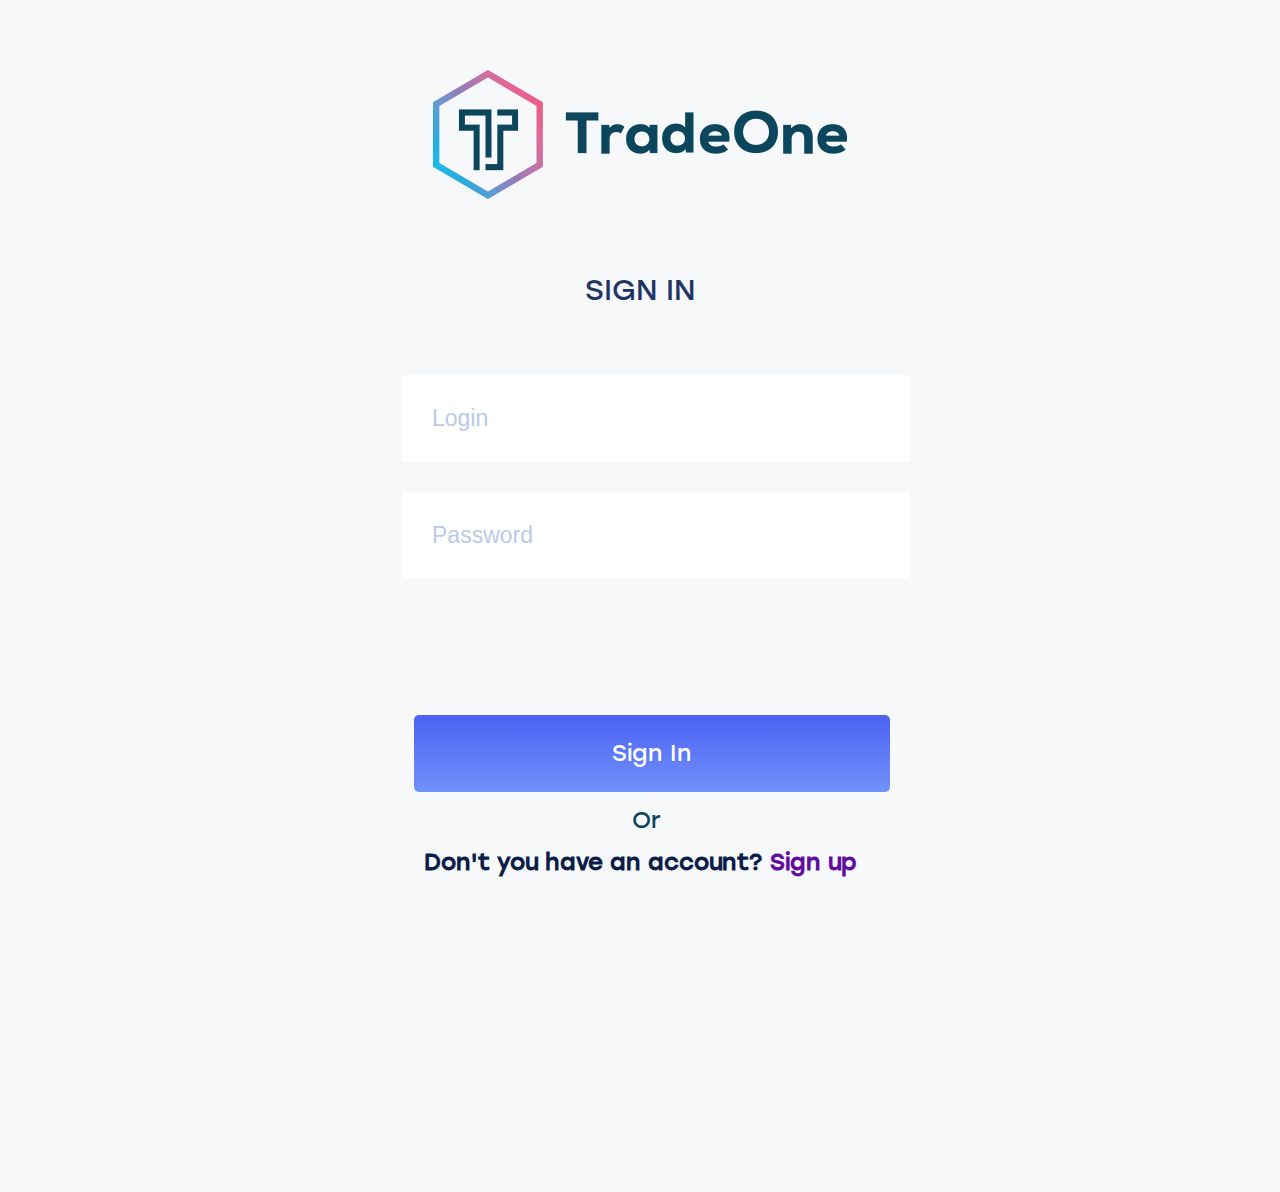
==== src/main/resources/templates/index.html @ 15526f91 "first commit" ====
<!DOCTYPE html>
<html lang="en">
<head>
  <meta charset="UTF-8">
  <meta name="viewport" content="width=device-width, initial-scale=1.0">
  <meta http-equiv="X-UA-Compatible" content="ie=edge">
  <title>TradeOne</title>
  <!--<link rel="stylesheet" href="libs/normalize.css">-->
  <link rel="stylesheet" href="../static/css/general.css">
</head>
<body>
  <header class="header header--registration">
    <div class="container header__container">
      <a class="logo logo--header" href="#">
        <div class="logo__image"></div>
      </a>
    </div>
  </header>
  <main class="main">
    <div class="container">
      <h1 class="main__title main__title--sign-up">
        <span class="main__title-sign-up hidden">Sign up</span>
        <span class="main__title-sign-in">Sign in</span>
      </h1>
      <form class="form form--sign-up form--sign-in" action="#" method="post"  enctype="multipart/form-data">
        <div class="form-wrapper form-wrapper--outer">
          <div class="form-wrapper form-wrapper--inner form-wrapper-first">
              <div class="radiobuttons__wrapper alarm radiobuttons__wrapper--investor">
                <label class="radiobuttons__investor-false">
                  <input class="radiobuttons__investor-true" type="radio" name="investor" value="false">
                  Sign up as an investor
                </label>
              </div>
            <input class="form__field" name="first-name" type="text" value="Name">
            <input class="form__field" name="username" type="text" value="Username">
            <input class="form__field" name="birth-date" type="text" value="1111-11-11">
            <input class="form__field" name="login" type="text" value="Login">
            <input class="form__field" name="password" type="text" value="Password">
          </div>
          <div class="form-wrapper form-wrapper--inner form-wrapper-second hidden">
              <div class="radiobuttons__wrapper alarm radiobuttons__wrapper--trader">
                <label class="radiobuttons__trader-false">
                  <input class="radiobuttons__trader-true" type="radio" name="trader" value="false">
                  Sign up as a trader
                </label>
              </div>
            <input class="form__field" name="last-name" type="text" value="Last name">
            <input class="form__field" name="email" type="text" value="Email">
            <div class="form__field form__field--select select" name="select" aria-label="country">
              Select the option
              <button class="select__arrow"></button>
              <ul class="list select__list hidden">
                <li class="select__item form__field">test</li>
                <li class="select__item form__field">test</li>
                <li class="select__item form__field">test</li>
              </ul>
            </div>
            <input class="form__field" name="re-password" type="text" value="Repeat password">
          </div>
          <div class="form-wrapper form-wrapper--extra">
            <div class="radiobuttons__wrapper radiobuttons__wrapper--acceptance">
              <button class="radiobuttons__acceptance">
                <div class="radiobuttons__acceptance-checkbox"></div>
                I accept the Trade-One.io 
                <span class="radiobuttons__emphasize">
                  Terms and conditions
                </span>
              </button>
            </div>
            <div class="buttons-kit">
              <button class="button button--photo">
                  <svg class="button__upload-icon" xmlns="http://www.w3.org/2000/svg" xmlns:xlink="http://www.w3.org/1999/xlink" version="1.1" id="Capa_1" x="0px" y="0px" viewBox="0 0 33.293 33.293" style="enable-background:new 0 0 33.293 33.293;" xml:space="preserve"><g><g><path d="M16.646,24.786L16.646,24.786c-0.276,0-0.5-0.224-0.5-0.5l0.001-11.279c0-0.276,0.224-0.5,0.5-0.5l0,0    c0.276,0,0.5,0.224,0.5,0.5l-0.001,11.279C17.146,24.562,16.922,24.786,16.646,24.786z"/><path d="M16.646,24.786c-0.128,0-0.256-0.049-0.354-0.146l-4.313-4.313c-0.195-0.195-0.195-0.512,0-0.707s0.512-0.195,0.707,0    l3.959,3.959l3.959-3.959c0.195-0.195,0.512-0.195,0.707,0s0.195,0.512,0,0.707l-4.313,4.313    C16.902,24.737,16.774,24.786,16.646,24.786z"/></g><g><path d="M27.578,33.293H5.715c-1.378,0-2.5-1.121-2.5-2.5V2.5c0-1.379,1.122-2.5,2.5-2.5h15.877c0.276,0,0.5,0.224,0.5,0.5    S21.868,1,21.592,1H5.715c-0.827,0-1.5,0.673-1.5,1.5v28.293c0,0.827,0.673,1.5,1.5,1.5h21.863c0.827,0,1.5-0.673,1.5-1.5V8.704    c0-0.276,0.224-0.5,0.5-0.5s0.5,0.224,0.5,0.5v22.09C30.078,32.172,28.957,33.293,27.578,33.293z"/><path d="M29.578,9.204h-7.986c-0.276,0-0.5-0.224-0.5-0.5V0.717c0-0.276,0.224-0.5,0.5-0.5s0.5,0.224,0.5,0.5v7.486h7.486    c0.276,0,0.5,0.224,0.5,0.5S29.855,9.204,29.578,9.204z"/><path d="M29.578,9.204c-0.13,0-0.26-0.051-0.358-0.151l-7.986-8.203c-0.192-0.197-0.188-0.515,0.01-0.707    c0.197-0.193,0.514-0.188,0.707,0.01l7.986,8.203c0.192,0.197,0.188,0.515-0.01,0.707C29.83,9.157,29.704,9.204,29.578,9.204z"/></g></g></svg>
                Upload your photo
              </button>
              <a class="button button--sign-in" href="#">Sign In</a>
              <span class="buttons-kit__choice">Or</span>
              <div class="account-existance account-existance--sign-up">
                <span class="account-existance__question">
                  Don't you have an account?
                </span>
                <button class="account-existance__sign-up">
                  Sign up
                </button>
              </div>
              <a class="button button--sign-up hidden" href="/investor/cabinet">Sign Up</a>
              <div class="account-existance account-existance--sign-in">
                <span class="account-existance__question">
                  Don't you have an account?
                </span>
                <button class="account-existance__sign-in">
                  Sign in
                </button>
              </div>
            </div>
          </div>
        </div>
      </form>
    </div>
  </main>
  <script src="../static/js/index.js"></script>
</body>
</html>
---- src/main/resources/static/css/general.css ----
@charset "UTF-8";
@font-face {
  font-family: 'Stolzl';
  src: url("../fonts/Stolzl-Regular.eot");
  src: url("../fonts/Stolzl-Regular.eot?#iefix") format("embedded-opentype"), url("../fonts/Stolzl-Regular.woff2") format("woff2"), url("../fonts/Stolzl-Regular.woff") format("woff"), url("../fonts/Stolzl-Regular.ttf") format("truetype"), url("../fonts/Stolzl-Regular.svg#Stolzl-Regular") format("svg");
  font-weight: normal;
  font-style: normal; }

@font-face {
  font-family: 'Stolzl Book';
  src: url("../fonts/Stolzl-Book.eot");
  src: url("../fonts/Stolzl-Book.eot?#iefix") format("embedded-opentype"), url("../fonts/Stolzl-Book.woff2") format("woff2"), url("../fonts/Stolzl-Book.woff") format("woff"), url("../fonts/Stolzl-Book.ttf") format("truetype"), url("../fonts/Stolzl-Book.svg#Stolzl-Book") format("svg");
  font-weight: normal;
  font-style: normal; }

input, button {
  font-size: 100%;
}

body {
  margin: 0; }

.list {
  padding: 0;
  margin: 0; }

.hidden {
  display: none !important; }

.header__container {
  display: -webkit-box;
  display: -ms-flexbox;
  display: flex;
  -webkit-box-orient: horizontal;
  -webkit-box-direction: normal;
  -ms-flex-direction: row;
  flex-direction: row;
  -ms-flex-wrap: wrap;
  flex-wrap: wrap;
  -webkit-box-pack: center;
  -ms-flex-pack: center;
  justify-content: center;
  -webkit-box-align: center;
  -ms-flex-align: center;
  align-items: center; }

.header--registration {
  background-color: #f6f8fa; }

.header--cabinet {
  display: -webkit-box;
  display: -ms-flexbox;
  display: flex;
  -webkit-box-orient: horizontal;
  -webkit-box-direction: normal;
  -ms-flex-direction: row;
  flex-direction: row;
  -ms-flex-wrap: wrap;
  flex-wrap: wrap;
  -webkit-box-pack: justify;
  -ms-flex-pack: justify;
  justify-content: space-between;
  background-color: #ffffff; }

.header__menu-button {
  width: 26px;
  height: 22px;
  padding: 0;
  border: 0;
  background-color: transparent;
  background-image: url("../icons/menu.png");
  background-size: 98%;
  background-position: 50% 50%;
  background-repeat: no-repeat;
  background-size: 90%;
  margin-top: 49px;
  margin-bottom: 46px;
  margin-left: 19px; }

.header__wrapper {
  margin-right: 83px;
  display: -webkit-box;
  display: -ms-flexbox;
  display: flex;
  -webkit-box-orient: horizontal;
  -webkit-box-direction: normal;
  -ms-flex-direction: row;
  flex-direction: row;
  -ms-flex-wrap: wrap;
  flex-wrap: wrap;
  -webkit-box-align: center;
  -ms-flex-align: center;
  align-items: center; }

.exit {
  width: 39px;
  height: 35px;
  border: 0;
  background-image: url("../icons/logout (1).svg");
  background-size: 98%;
  background-position: 50% 50%;
  background-repeat: no-repeat;
  background-color: transparent;
  padding: 0; }
  .exit:hover {
    cursor: pointer; }

.container {
  max-width: 1920px;
  margin-left: auto;
  margin-right: auto; }

.logo--header {
  margin-top: 70px; }

.logo__image {
  width: 414px;
  height: 129px;
  display: block;
  background-image: url("../images/logo-index.svg"); }
  .logo__image--cabinet {
    display: block;
    width: 100%;
    margin-left: auto;
    margin-right: auto;
    background-image: url("../images/White-logo-Trade-One.svg");
    background-size: cover; }

.languages {
  display: -webkit-box;
  display: -ms-flexbox;
  display: flex;
  -webkit-box-orient: horizontal;
  -webkit-box-direction: normal;
  -ms-flex-direction: row;
  flex-direction: row;
  -ms-flex-wrap: wrap;
  flex-wrap: wrap;
  -ms-flex-wrap: nowrap;
  flex-wrap: nowrap; }
  .languages-icon {
    width: 33px;
    height: 26px;
    background-image: url("../icons/ru.png");
    background-size: 98%;
    background-position: 50% 50%;
    background-repeat: no-repeat; }
  .languages__select {
    margin-right: 65px;
    margin-left: 14px;
    border: 0; }

.main {
  background-color: #f6f8fa; }
  .main__title {
    text-align: center;
    font-family: 'Stolzl', sans-serif;
    font-size: 29px;
    font-weight: 400;
    color: #223464;
    line-height: 61.46px;
    text-transform: uppercase;
    margin-top: 0;
    margin-bottom: 0; }
    .main__title--sign-up {
      padding-top: 60px; }

.form-wrapper {
  display: -webkit-box;
  display: -ms-flexbox;
  display: flex;
  -webkit-box-orient: vertical;
  -webkit-box-direction: normal;
  -ms-flex-direction: column;
  flex-direction: column;
  -ms-flex-wrap: wrap;
  flex-wrap: wrap;
  -webkit-box-pack: center;
  -ms-flex-pack: center;
  justify-content: center;
  -ms-flex-preferred-size: 100%;
  flex-basis: 100%; }
  .form-wrapper--outer {
    display: -webkit-box;
    display: -ms-flexbox;
    display: flex;
    -webkit-box-orient: horizontal;
    -webkit-box-direction: normal;
    -ms-flex-direction: row;
    flex-direction: row;
    -ms-flex-wrap: wrap;
    flex-wrap: wrap;
    margin-top: 55px; }
  .form-wrapper--inner {
    max-width: 476px; }
  .form-wrapper--extra {
    display: -webkit-box;
    display: -ms-flexbox;
    display: flex;
    -webkit-box-orient: vertical;
    -webkit-box-direction: normal;
    -ms-flex-direction: column;
    flex-direction: column;
    -ms-flex-wrap: wrap;
    flex-wrap: wrap;
    margin-top: 53px;
    margin-bottom: 316px; }
  .form-wrapper:first-child {
    margin-right: 48px; }

.form {
  font-family: 'Stolzl', sans-serif;
  font-size: 23px;
  font-weight: 400; }
  .form__field {
    width: 476px;
    line-height: 17px;
    padding-top: 30px;
    padding-bottom: 30px;
    padding-left: 30px;
    border: 0;
    margin-bottom: 30px;
    outline: 0;
    color: #bbcae7; }

.select {
  background-color: #ffffff;
  line-height: 26px;
  position: relative; }
  .select__arrow {
    width: 18px;
    height: 12px;
    background-color: transparent;
    background-image: url("../icons/arrow-point-down.svg");
    background-size: 98%;
    background-position: 50% 50%;
    background-repeat: no-repeat;
    border: 0;
    position: absolute;
    top: 50%;
    right: 27px;
    -webkit-transform: translateY(-50%);
    -ms-transform: translateY(-50%);
    transform: translateY(-50%); }
  .select:hover {
    cursor: pointer; }
  .select__list {
    width: 100%;
    position: absolute;
    top: 0;
    left: 0;
    list-style-type: none;
    background-color: #ffffff; }
  .select__item {
    margin-bottom: 0;
    -webkit-transition: 0.2s;
    -o-transition: 0.2s;
    transition: 0.2s; }
    .select__item:hover {
      background-color: #d6d4d4;
      color: #ffffff; }

.radiobuttons {
  display: -webkit-box;
  display: -ms-flexbox;
  display: flex;
  -webkit-box-orient: horizontal;
  -webkit-box-direction: normal;
  -ms-flex-direction: row;
  flex-direction: row;
  -ms-flex-wrap: wrap;
  flex-wrap: wrap;
  -webkit-box-pack: center;
  -ms-flex-pack: center;
  justify-content: center;
  -webkit-box-align: center;
  -ms-flex-align: center;
  align-items: center;
  font-family: 'Stolzl', sans-serif;
  font-size: 19px;
  color: #223464;
  line-height: 34px;
  margin-top: 120px; }
  .radiobuttons__emphasize {
    color: #223464; }
  .radiobuttons__acceptance {
    background-color: transparent;
    position: relative;
    border: 0;
    font-family: "Stolzl - Book", sans-serif;
    padding: 0;
    color: #bbcae7;
    outline: 0; }
    .radiobuttons__acceptance-checkbox {
      display: block;
      content: '';
      width: 30px;
      height: 30px;
      border: 3px solid #c3d0ea;
      border-radius: 50%;
      position: absolute;
      top: -6px;
      left: -47px; }
    .radiobuttons__acceptance--active::before {
      display: block;
      content: '';
      width: 21px;
      height: 21px;
      border-radius: 50%;
      background-color: #c3d0ea;
      position: absolute;
      top: 2px;
      left: -40px;
      -webkit-transform: scale(1);
      -ms-transform: scale(1);
      transform: scale(1); }
  .radiobuttons__wrapper {
    display: -webkit-box;
    display: -ms-flexbox;
    display: flex;
    -webkit-box-orient: horizontal;
    -webkit-box-direction: normal;
    -ms-flex-direction: row;
    flex-direction: row;
    -ms-flex-wrap: wrap;
    flex-wrap: wrap;
    -webkit-box-pack: center;
    -ms-flex-pack: center;
    justify-content: center;
    position: relative;
    padding-bottom: 51px; }
    .radiobuttons__wrapper--investor {
      -webkit-box-pack: end;
      -ms-flex-pack: end;
      justify-content: flex-end; }
    .radiobuttons__wrapper--trader {
      -webkit-box-pack: start;
      -ms-flex-pack: start;
      justify-content: flex-start;
      padding-left: 50px; }
  .radiobuttons__trader-false, .radiobuttons__investor-false {
    position: relative; }
    .radiobuttons__trader-false::after, .radiobuttons__investor-false::after {
      display: block;
      content: '';
      width: 30px;
      height: 30px;
      border: 3px solid #4c61f2;
      border-radius: 50%;
      position: absolute;
      top: -7px;
      left: -47px; }
    .radiobuttons__trader-false--active::before {
      display: block;
      content: '';
      width: 20px;
      height: 20px;
      border-radius: 50%;
      background-color: #4c61f2;
      position: absolute;
      -webkit-transform: scale(1);
      -ms-transform: scale(1);
      transform: scale(1); }
  .radiobuttons__investor-false--active::before {
    display: block;
    content: '';
    width: 20px;
    height: 20px;
    border-radius: 50%;
    background-color: #4c61f2;
    position: absolute;
    top: 1px;
    left: -39px;
    -webkit-transform: scale(1);
    -ms-transform: scale(1);
    transform: scale(1); }
  .radiobuttons__trader-true, .radiobuttons__investor-true {
    width: 30px;
    height: 30px;
    position: absolute;
    top: -4px;
    left: -44px;
    z-index: 1;
    opacity: 0; }
  .radiobuttons__investor-true {
    left: -44px; }

.buttons-kit {
  display: -webkit-box;
  display: -ms-flexbox;
  display: flex;
  -webkit-box-orient: horizontal;
  -webkit-box-direction: normal;
  -ms-flex-direction: row;
  flex-direction: row;
  -ms-flex-wrap: wrap;
  flex-wrap: wrap;
  -webkit-box-pack: center;
  -ms-flex-pack: center;
  justify-content: center;
  margin-top: 53px; }
  .buttons-kit__choice {
    margin-top: 14px;
    margin-bottom: 14px;
    font-family: 'Stolzl';
    font-weight: 400;
    text-align: center;
    color: #0a455b; }

.account-existance {
  font-family: 'Stolzl';
  font-weight: 600;
  color: #0b1d48; }
  .account-existance__sign-up, .account-existance__sign-in {
    display: inline-block;
    font-family: 'Stolzl';
    font-weight: 600;
    color: #610da0;
    border: 0;
    background-color: transparent;
    padding: 0; }
    .account-existance__sign-up:hover, .account-existance__sign-in:hover {
      cursor: pointer; }
  .account-existance__sign-in {
    margin-top: 14px; }

.button {
  font-family: 'Stolzl', sans-serif;
  max-width: 476px;
  -webkit-box-flex: 1;
  -ms-flex-positive: 1;
  flex-grow: 1;
  border: 0;
  border-radius: 5px;
  line-height: 17px;
  padding-top: 30px;
  padding-bottom: 30px;
  border: 0;
  text-align: center;
  color: #ffffff; }
  .button--sign-up {
    text-decoration: none;
    background-image: -webkit-gradient(linear, left top, left bottom, from(#4c61f2), to(#7192fb));
    background-image: -webkit-linear-gradient(top, #4c61f2 0%, #7192fb 100%);
    background-image: -o-linear-gradient(top, #4c61f2 0%, #7192fb 100%);
    background-image: linear-gradient(to bottom, #4c61f2 0%, #7192fb 100%); }
  .button--sign-in {
    text-decoration: none;
    background-image: -webkit-gradient(linear, left top, left bottom, from(#4c61f2), to(#7192fb));
    background-image: -webkit-linear-gradient(top, #4c61f2 0%, #7192fb 100%);
    background-image: -o-linear-gradient(top, #4c61f2 0%, #7192fb 100%);
    background-image: linear-gradient(to bottom, #4c61f2 0%, #7192fb 100%); }
  .button__upload-icon {
    width: 27px;
    height: 33px;
    position: absolute;
    top: 50%;
    left: 97px;
    -webkit-transform: translateY(-50%);
    -ms-transform: translateY(-50%);
    transform: translateY(-50%);
    fill: #ffffff; }
  .button--photo {
    margin-right: 48px;
    background-color: #4e6c8a;
    position: relative; }
  .button:hover {
    cursor: pointer; }

.body-cabinet {
  display: -webkit-box;
  display: -ms-flexbox;
  display: flex;
  -webkit-box-orient: horizontal;
  -webkit-box-direction: normal;
  -ms-flex-direction: row;
  flex-direction: row;
  -ms-flex-wrap: wrap;
  flex-wrap: wrap;
  -ms-flex-wrap: nowrap;
  flex-wrap: nowrap; }

.aside {
  -ms-flex-preferred-size: 20%;
  flex-basis: 20%;
  background-image: -webkit-gradient(linear, right top, left top, from(#22386b), to(#192249));
  background-image: -webkit-linear-gradient(right, #22386b 0%, #192249 100%);
  background-image: -o-linear-gradient(right, #22386b 0%, #192249 100%);
  background-image: linear-gradient(to left, #22386b 0%, #192249 100%);
  margin-left: auto;
  margin-right: auto; }
  .aside__wrapper--logo {
    display: -webkit-box;
    display: -ms-flexbox;
    display: flex;
    -webkit-box-orient: horizontal;
    -webkit-box-direction: normal;
    -ms-flex-direction: row;
    flex-direction: row;
    -ms-flex-wrap: wrap;
    flex-wrap: wrap;
    -webkit-box-pack: center;
    -ms-flex-pack: center;
    justify-content: center;
    border-bottom: 1px solid rgba(157, 153, 199, 0.2); }
  .aside__wrapper--user {
    margin-top: 56px;
    width: 100%;
    -webkit-box-pack: center;
    -ms-flex-pack: center;
    justify-content: center; }

.menu {
  list-style: none;
  width: 100%;
  padding: 0; }
  .menu-item {
    position: relative; }
    .menu-item__button {
      width: 100%;
      padding-top: 42px;
      padding-bottom: 42px;
      font-family: 'Stolzl Book';
      font-size: 19px;
      color: #a29dcb;
      line-height: 19px;
      padding-left: 113px;
      border: 0;
      background-color: transparent;
      text-align: start;
      outline: none; }
      .menu-item__button-icon {
        width: 36px;
        height: 36px;
        position: absolute;
        top: 50%;
        left: 48px;
        -webkit-transform: translateY(-50%);
        -ms-transform: translateY(-50%);
        transform: translateY(-50%);
        fill: #a29dcb; }
      .menu-item__button--active {
        border-radius: 0px 7px 7px 0px;
        cursor: pointer;
        -webkit-transform: scaleX(1.1);
        -ms-transform: scaleX(1.1);
        transform: scaleX(1.1);
        background-color: #5b75f6;
        color: #ffffff; }
      .menu-item__button:hover {
        border-radius: 0px 7px 7px 0px;
        cursor: pointer;
        -webkit-transform: scaleX(1.1);
        -ms-transform: scaleX(1.1);
        transform: scaleX(1.1);
        background-color: #5b75f6;
        color: #ffffff; }
      .menu-item__button:hover .menu-item__button-icon {
        fill: #ffffff; }

.copyright {
  margin-top: 911px;
  margin-bottom: 54px;
  width: 100%;
  font-family: sans-serif;
  font-size: 14px;
  font-weight: 300;
  color: #a29dcb;
  text-align: center; }

.cabinet-wrapper {
  -ms-flex-preferred-size: 80%;
  flex-basis: 80%;
  background-color: #f6f8fa; }

.user {
  display: -webkit-box;
  display: -ms-flexbox;
  display: flex;
  -webkit-box-orient: horizontal;
  -webkit-box-direction: normal;
  -ms-flex-direction: row;
  flex-direction: row;
  -ms-flex-wrap: wrap;
  flex-wrap: wrap;
  -webkit-box-pack: center;
  -ms-flex-pack: center;
  justify-content: center;
  margin-top: 56px; }
  .user__avatar {
    width: 77px;
    height: 77px;
    border-radius: 50%;
    background-color: pink; }
  .user__data {
    display: -webkit-box;
    display: -ms-flexbox;
    display: flex;
    -webkit-box-orient: vertical;
    -webkit-box-direction: normal;
    -ms-flex-direction: column;
    flex-direction: column;
    -ms-flex-wrap: wrap;
    flex-wrap: wrap;
    font-family: "Stolzl - Book";
    font-size: 19px;
    color: #ffffff;
    margin-left: 30px; }
  .user__name {
    margin-top: 17px;
    font-family: 'Stolzl Book'; }
  .user__login {
    font-family: 'Stolzl Book';
    margin-top: 13px;
    font-size: 13px;
    color: #9d99c7; }

a {
  text-decoration: none; }

button {
  border: 0; }

.container_nav-panel__title {
  font-family: 'Stolzl';
  font-size: 21px;
  font-weight: 100;
  text-align: left; }

.container_nav-panel__steps {
  background-color: transparent; }
  .container_nav-panel__steps .description {
    font-family: 'Stolzl';
    font-size: 21px;
    text-align: center;
    color: #1f3262; }

.container_nav-panel__card_block {
  display: -webkit-box;
  display: -ms-flexbox;
  display: flex;
  -ms-flex-pack: distribute;
  justify-content: space-around; }
  .container_nav-panel__card_block .card_item {
    position: relative;
    color: #fff;
    border-radius: 10px;
    -ms-flex-pack: distribute;
    justify-content: space-around;
    -webkit-box-sizing: border-box;
    box-sizing: border-box;
    padding: 0 0 20px 20px;
    max-width: 645px;
    height: 385px;
    display: -webkit-box;
    display: -ms-flexbox;
    display: flex;
    -webkit-box-orient: vertical;
    -webkit-box-direction: normal;
    -ms-flex-direction: column;
    flex-direction: column;
    -webkit-box-align: start;
    -ms-flex-align: start;
    align-items: flex-start;
    background-color: #804eee; }
    .container_nav-panel__card_block .card_item__title {
      font-size: 51px;
      font-family: 'Stolzl';
      padding: 0;
      margin: 0; }
    .container_nav-panel__card_block .card_item__description {
      width: 65%;
      font-family: 'Stolzl Book';
      font-size: 25px;
      z-index: 10; }
    .container_nav-panel__card_block .card_item__button {
      font-family: 'Stolzl';
      width: 55%;
      height: 64px;
      background-color: #fff;
      border: 0;
      border-radius: 5px;
      outline: 0;
      cursor: pointer; }
      .container_nav-panel__card_block .card_item__button--disabled {
        cursor: default;
        opacity: .5; }
        .container_nav-panel__card_block .card_item__button--disabled:hover {
          background-color: #fff !important;
          color: graytext !important; }
    .container_nav-panel__card_block .card_item:nth-child(1) {
      background-image: url("../images/card_bg1.svg");
      background-position: right bottom;
      background-size: 50%;
      background-repeat: no-repeat; }
    .container_nav-panel__card_block .card_item .svg {
      position: absolute;
      right: 0;
      bottom: 0;
      stroke: #6a46b7; }
    .container_nav-panel__card_block .card_item:nth-child(2) {
      background-position: right bottom;
      background-size: 50%;
      background-repeat: no-repeat;
      background-size: 40%;
      background-image: url("../images/Drawing.svg"); }

.account_report {
  margin-top: 0;
  margin-left: 0;
  margin-right: auto;
  position: relative;
  max-width: 1397px;
  height: 482px;
  border-radius: 10px;
  background-color: #4c61f2;
  background-image: url("../images/assets_bg.png");
  background-repeat: no-repeat;
  background-position: right bottom; }
  .account_report__wraper {
    margin-top: 250px;
    width: 100%;
    display: -webkit-box;
    display: -ms-flexbox;
    display: flex;
    -webkit-box-pack: justify;
    -ms-flex-pack: justify;
    justify-content: space-between;
    -webkit-box-align: center;
    -ms-flex-align: center;
    align-items: center;
    height: inherit; }
  .account_report__title {
    color: #1f3262;
    position: absolute;
    top: -80px;
    color: #1f3262;
    font-family: 'Stolzl';
    font-size: 21px;
    font-weight: 400;
    font-family: 'Stolzl';
    font-size: 21px;
    font-weight: 400;
    line-height: 48.01px; }
  .account_report__container_button {
    display: -webkit-box;
    display: -ms-flexbox;
    display: flex;
    width: 40%;
    margin-left: 76px;
    -webkit-box-orient: vertical;
    -webkit-box-direction: normal;
    -ms-flex-direction: column;
    flex-direction: column; }
  .account_report__button {
    cursor: pointer;
    margin-bottom: 21px;
    max-width: 553px;
    height: 98px;
    border-radius: 5px;
    border: 0;
    background-color: rgba(0, 0, 0, 0.1);
    color: #ffffff;
    font-family: 'Stolzl';
    font-size: 25px;
    font-weight: 400;
    line-height: 41.45px; }
    .account_report__button.active {
      background-image: -webkit-gradient(linear, left bottom, left top, from(#22386b), to(#192249));
      background-image: -webkit-linear-gradient(bottom, #22386b 0%, #192249 100%);
      background-image: -o-linear-gradient(bottom, #22386b 0%, #192249 100%);
      background-image: linear-gradient(to top, #22386b 0%, #192249 100%); }
    .account_report__button:hover {
      background-color: #22386b; }
  .account_report__info {
    display: -webkit-box;
    display: -ms-flexbox;
    display: flex;
    -webkit-box-orient: vertical;
    -webkit-box-direction: normal;
    -ms-flex-direction: column;
    flex-direction: column;
    -webkit-box-align: center;
    -ms-flex-align: center;
    align-items: center;
    margin-right: 76px; }
    .account_report__info .period {
      text-align: center;
      opacity: 0.45;
      color: #ffffff;
      font-family: "Stolzl Book";
      font-size: 19px;
      font-weight: 400;
      line-height: 41.45px; }
      .account_report__info .period a {
        margin-right: 10px;
        color: #fff; }
    .account_report__info .cash {
      color: #ffffff;
      font-family: 'Stolzl';
      font-size: 77px;
      font-weight: 400;
      line-height: 134.06px; }
    .account_report__info .btc {
      position: relative;
      top: -90px;
      color: #ffffff;
      font-size: 31px;
      font-weight: 400;
      text-transform: uppercase;
      font-family: "Stolzl Book";
      font-size: 22px;
      font-weight: 300;
      font-weight: 400; }
    .account_report__info .stock_exchanges {
      width: inherit; }
      .account_report__info .stock_exchanges__button {
        cursor: pointer;
        width: 172px;
        height: 51px;
        border-radius: 5px;
        background-color: #5c6dea;
        color: #ffffff;
        font-family: 'Stolzl';
        font-size: 21px;
        font-weight: 400;
        line-height: 49.45px;
        margin-right: 10px; }
        .account_report__info .stock_exchanges__button.active {
          background-color: #ffffff;
          color: #000; }
        .account_report__info .stock_exchanges__button:hover {
          background-color: #ffffff;
          color: #000; }

.my_trader {
  font-family: 'Stolzl';
  display: -webkit-box;
  display: -ms-flexbox;
  display: flex;
  margin-top: 100px;
  margin-left: auto;
  margin-right: auto;
  -webkit-box-align: center;
  -ms-flex-align: center;
  align-items: center;
  position: relative;
  height: 482px;
  max-width: 1397px;
  background-image: url("../images/mytrader_bg.png");
  background-repeat: no-repeat;
  background-position: left bottom; }
  .my_trader__hazard {
    font-family: Stolzl Book;
    color: #fff;
    position: absolute;
    right: 0px;
    top: 20px;
    width: 300px;
    height: 85px;
    border-radius: 50px 0px 0px 50px;
    background-image: -webkit-gradient(linear, left top, left bottom, from(#ff0000), to(#c10513)), -webkit-gradient(linear, left bottom, left top, from(#000000), to(#ffffff));
    background-image: -webkit-linear-gradient(top, #ff0000 0%, #c10513 100%), -webkit-linear-gradient(bottom, #000000 0%, #ffffff 100%);
    background-image: -o-linear-gradient(top, #ff0000 0%, #c10513 100%), -o-linear-gradient(bottom, #000000 0%, #ffffff 100%);
    background-image: linear-gradient(to bottom, #ff0000 0%, #c10513 100%), linear-gradient(to top, #000000 0%, #ffffff 100%); }
    .my_trader__hazard::before {
      content: '';
      display: block;
      position: absolute;
      z-index: 10;
      width: 56px;
      height: 44px;
      top: 0;
      left: 0;
      background-image: url("../images/risk2.svg"); }
    .my_trader__hazard__message {
      padding-top: 10px;
      font-family: Stolzl;
      height: inherit;
      display: -webkit-box;
      display: -ms-flexbox;
      display: flex;
      -webkit-box-orient: vertical;
      -webkit-box-direction: normal;
      -ms-flex-direction: column;
      flex-direction: column;
      -webkit-box-align: center;
      -ms-flex-align: center;
      align-items: center;
      -webkit-box-pack: justify;
      -ms-flex-pack: justify;
      justify-content: space-between; }
    .my_trader__hazard__range {
      font-size: 20px;
      line-height: 68.05px; }
    .my_trader__hazard__icon {
      width: 40px;
      height: 0px;
      position: absolute;
      left: 25px;
      top: 19px; }
  .my_trader .logo_wraper {
    width: 290px;
    height: 290px;
    border-radius: 50%;
    overflow: hidden; }
  .my_trader__trader-logo {
    position: relative;
    left: -50px;
    height: 100%;
    max-width: 400px; }
  .my_trader__wraper {
    -webkit-box-sizing: border-box;
    box-sizing: border-box;
    padding: 60px;
    height: inherit;
    width: 100%;
    display: -webkit-box;
    display: -ms-flexbox;
    display: flex;
    -webkit-box-align: center;
    -ms-flex-align: center;
    align-items: center;
    -webkit-box-pack: justify;
    -ms-flex-pack: justify;
    justify-content: space-between;
    background-color: #ffffff; }
  .my_trader__subwrap {
    height: 120%;
    display: -webkit-box;
    display: -ms-flexbox;
    display: flex;
    -ms-flex-pack: distribute;
    justify-content: space-around;
    -webkit-box-orient: vertical;
    -webkit-box-direction: normal;
    -ms-flex-direction: column;
    flex-direction: column;
    width: 70%; }
  .my_trader__trader_name {
    color: #1f3262;
    font-family: 'Stolzl';
    font-size: 42px;
    font-weight: 400;
    line-height: 70.46px; }
  .my_trader__trader-info {
    display: -webkit-box;
    display: -ms-flexbox;
    display: flex;
    -webkit-box-pack: justify;
    -ms-flex-pack: justify;
    justify-content: space-between; }
    .my_trader__trader-info .top::before {
      content: '';
      position: absolute;
      display: block;
      left: -156%;
      top: 15px;
      background-color: #c3d0ea;
      width: 1px;
      height: 50px; }
    .my_trader__trader-info .top::after {
      content: '';
      top: 15px;
      position: absolute;
      right: -156%;
      display: block;
      background-color: #c3d0ea;
      width: 1px;
      height: 50px; }
    .my_trader__trader-info .item {
      position: relative;
      display: -webkit-box;
      display: -ms-flexbox;
      display: flex;
      -webkit-box-orient: vertical;
      -webkit-box-direction: normal;
      -ms-flex-direction: column;
      flex-direction: column; }
      .my_trader__trader-info .item .profit__value, .my_trader__trader-info .item .top__value, .my_trader__trader-info .item .subscribers__value {
        font-family: 'Stolzl Book';
        font-size: 55px; }
      .my_trader__trader-info .item .profit__description, .my_trader__trader-info .item .top__description, .my_trader__trader-info .item .subscribers__description {
        -ms-flex-item-align: center;
        align-self: center; }
  .my_trader .profit__value {
    color: #31aa1d;
    font-size: 55px;
    font-weight: 400;
    color: #29ac02; }
  .my_trader .profit__term {
    color: #1f3262;
    font-size: 21px; }
  .my_trader__trader-info__item {
    -ms-flex-item-align: center;
    align-self: center; }
  .my_trader__bottom-side {
    display: -webkit-box;
    display: -ms-flexbox;
    display: flex;
    -webkit-box-pack: justify;
    -ms-flex-pack: justify;
    justify-content: space-between;
    -webkit-box-align: center;
    -ms-flex-align: center;
    align-items: center; }
    .my_trader__bottom-side .subscription_term {
      display: -webkit-box;
      display: -ms-flexbox;
      display: flex;
      -webkit-box-orient: vertical;
      -webkit-box-direction: normal;
      -ms-flex-direction: column;
      flex-direction: column; }
      .my_trader__bottom-side .subscription_term__fin_term {
        font-size: 32px;
        font-weight: 400;
        line-height: 91.44px; }
      .my_trader__bottom-side .subscription_term__description {
        font-family: "Stolzl Book";
        font-size: 17px;
        font-weight: 400; }
  .my_trader__bottom-button {
    color: #ffffff;
    font-family: "Stolzl Book";
    font-size: 17px;
    width: 240px;
    height: 64px;
    border-radius: 5px;
    background-color: #f6f8fa;
    background-image: -webkit-gradient(linear, left top, left bottom, from(#4c61f2), to(#7192fb));
    background-image: -webkit-linear-gradient(top, #4c61f2 0%, #7192fb 100%);
    background-image: -o-linear-gradient(top, #4c61f2 0%, #7192fb 100%);
    background-image: linear-gradient(to bottom, #4c61f2 0%, #7192fb 100%); }

@media (max-width: 1700px) {
  .container_nav-panel .container_nav-panel__card_block .card_item {
    width: 450px;
    height: 260px; }
  .container_nav-panel .container_nav-panel__card_block .card_item h3 {
    font-size: 30px; }
  .container_nav-panel .container_nav-panel__card_block .card_item__description {
    font-size: 20px; }
  .account_report .account_report__info .stock_exchanges__button {
    width: 140px; }
  .account_report {
    max-width: 90%; }
  .my_trader {
    max-width: 90%;
    margin-top: 240px; }
    .my_trader__subwrap {
      margin-left: 20px; } }

@media (max-width: 1100px) {
  .account_report .account_report__info {
    margin-right: 10px; } }

.traders-exchange {
  background-color: #f6f8fa; }
  .traders-exchange__wrapper {
    display: -webkit-box;
    display: -ms-flexbox;
    display: flex;
    -webkit-box-orient: vertical;
    -webkit-box-direction: normal;
    -ms-flex-direction: column;
    flex-direction: column;
    -ms-flex-wrap: wrap;
    flex-wrap: wrap;
    width: 90%;
    margin-left: 75px; }
  .traders-exchange__title {
    font-family: 'Stolzl';
    font-size: 21px;
    font-weight: 400;
    color: #1f3262; }
  .traders-exchange__cards {
    display: -webkit-box;
    display: -ms-flexbox;
    display: flex;
    -webkit-box-orient: horizontal;
    -webkit-box-direction: normal;
    -ms-flex-direction: row;
    flex-direction: row;
    -ms-flex-wrap: wrap;
    flex-wrap: wrap;
    -webkit-box-pack: justify;
    -ms-flex-pack: justify;
    justify-content: space-between;
    max-width: 1900px; }
  .traders-exchange__card {
    background-color: #ffffff; }

.card-exchange {
  display: -webkit-box;
  display: -ms-flexbox;
  display: flex;
  -webkit-box-orient: vertical;
  -webkit-box-direction: normal;
  -ms-flex-direction: column;
  flex-direction: column;
  -ms-flex-wrap: wrap;
  flex-wrap: wrap;
  border-radius: 5px;
  margin-top: 10px; }
  .card-exchange__inner-wrapper {
    padding-top: 48px;
    padding-bottom: 31px;
    padding-right: 88px;
    padding-left: 88px; }
  .card-exchange__top-section {
    display: -webkit-box;
    display: -ms-flexbox;
    display: flex;
    -webkit-box-orient: horizontal;
    -webkit-box-direction: normal;
    -ms-flex-direction: row;
    flex-direction: row;
    -ms-flex-wrap: wrap;
    flex-wrap: wrap; }
  .card-exchange__currency-icon {
    display: block;
    width: 78px;
    height: 78px;
    background-image: url("../icons/binance.jpg");
    background-size: 98%;
    background-position: 50% 50%;
    background-repeat: no-repeat;
    margin-right: 34px; }
    .card-exchange__currency-icon--bitfinex {
      background-image: url("../icons/bitfinex.jpg"); }
    .card-exchange__currency-icon--bittrex {
      background-image: url("../icons/bittrex.jpg"); }
  .card-exchange__currency-title {
    margin-top: 0;
    margin-bottom: 15px;
    font-family: 'Stolzl';
    font-size: 34px;
    font-weight: 400;
    color: #1f3262;
    text-transform: uppercase; }
  .card-exchange__currency-rate {
    font-family: 'Stolzl';
    font-size: 23px;
    font-weight: 400;
    color: #31aa1d; }
  .card-exchange__currency-term {
    font-family: 'Stolzl';
    font-size: 23px;
    font-weight: 400;
    color: #a8b5d6; }
  .card-exchange__middle-section {
    display: -webkit-box;
    display: -ms-flexbox;
    display: flex;
    -webkit-box-orient: vertical;
    -webkit-box-direction: normal;
    -ms-flex-direction: column;
    flex-direction: column;
    -ms-flex-wrap: wrap;
    flex-wrap: wrap; }
  .card-exchange__middle-title {
    margin-top: 53px;
    margin-bottom: 0;
    font-family: 'Stolzl Book';
    font-size: 17px;
    font-weight: 400;
    color: #1f3262;
    opacity: 0.5;
    text-align: center; }
  .card-exchange__middle-rate {
    margin-top: 19px;
    font-family: 'Stolzl';
    font-size: 34px;
    font-weight: 400;
    text-transform: uppercase;
    color: #1f3262; }
  .card-exchange__bottom-section {
    display: -webkit-box;
    display: -ms-flexbox;
    display: flex;
    -webkit-box-orient: vertical;
    -webkit-box-direction: normal;
    -ms-flex-direction: column;
    flex-direction: column;
    -ms-flex-wrap: wrap;
    flex-wrap: wrap; }
  .card-exchange__bottom-title {
    margin-top: 72px;
    margin-bottom: 0;
    font-family: "Stolzl Book";
    font-size: 17px;
    font-weight: 400;
    opacity: 0.5;
    color: #1f3262;
    text-align: center; }
  .card-exchange__bottom-days-wrapper {
    display: -webkit-box;
    display: -ms-flexbox;
    display: flex;
    -webkit-box-orient: horizontal;
    -webkit-box-direction: normal;
    -ms-flex-direction: row;
    flex-direction: row;
    -ms-flex-wrap: wrap;
    flex-wrap: wrap;
    width: 100%;
    -webkit-box-pack: center;
    -ms-flex-pack: center;
    justify-content: center; }
  .card-exchange__bottom-days {
    margin-top: 19px;
    font-family: 'Stolzl';
    font-size: 34px;
    font-weight: 400;
    color: #1f3262; }

.buttons-section {
  display: -webkit-box;
  display: -ms-flexbox;
  display: flex;
  -webkit-box-orient: horizontal;
  -webkit-box-direction: normal;
  -ms-flex-direction: row;
  flex-direction: row;
  -ms-flex-wrap: wrap;
  flex-wrap: wrap;
  background-color: transparent;
  margin-bottom: 77px;
  margin-left: 77px; }
  .buttons-section__button {
    border: 0;
    border-radius: 5px;
    background-color: #ffffff;
    font-family: 'Stolzl Book';
    font-weight: 400;
    font-size: 21px;
    color: #1f3262;
    padding-top: 30px;
    padding-bottom: 32px;
    margin-top: 45px;
    margin-right: 41px;
    position: relative; }
    .buttons-section__button:hover {
      cursor: pointer; }
    .buttons-section__button--trader {
      padding-left: 97px;
      padding-right: 42px; }
    .buttons-section__button--top {
      padding-left: 150px;
      padding-right: 88px;
      text-transform: uppercase; }
      .buttons-section__button--top .buttons-section__icon {
        left: 78px; }
    .buttons-section__button--charge {
      padding-left: 100px;
      padding-right: 46px; }
    .buttons-section__button--subscribe {
      padding-left: 119px;
      padding-right: 55px; }
    .buttons-section__button--withdraw {
      padding-left: 99px;
      padding-right: 37px; }
    .buttons-section__button--active {
      background-color: #5067f3;
      color: #ffffff; }
  .buttons-section__icon {
    display: block;
    width: 49px;
    height: 49px;
    position: absolute;
    top: 50%;
    left: 28px;
    -webkit-transform: translateY(-50%);
    -ms-transform: translateY(-50%);
    transform: translateY(-50%);
    fill: #1f3262; }
    .buttons-section__icon--active {
      fill: #ffffff; }

.wallet-section {
  display: -webkit-box;
  display: -ms-flexbox;
  display: flex;
  -webkit-box-orient: horizontal;
  -webkit-box-direction: normal;
  -ms-flex-direction: row;
  flex-direction: row;
  -ms-flex-wrap: wrap;
  flex-wrap: wrap;
  max-width: 1920px;
  -webkit-box-pack: justify;
  -ms-flex-pack: justify;
  justify-content: space-between;
  background-color: transparent;
  max-width: 1900px;
  margin-left: 75px;
  margin-right: auto; }

.wallet-block--info {
  display: -webkit-box;
  display: -ms-flexbox;
  display: flex;
  -webkit-box-orient: vertical;
  -webkit-box-direction: normal;
  -ms-flex-direction: column;
  flex-direction: column;
  -ms-flex-wrap: wrap;
  flex-wrap: wrap; }

.wallet-block__title {
  font-family: 'Stolzl';
  font-size: 21px;
  font-weight: 400;
  color: #1f3262; }

.wallet-block__wallet-key {
  margin-top: 40px;
  margin-bottom: 40px;
  margin-left: 34px;
  margin-right: 34px;
  padding-top: 30px;
  padding-bottom: 30px;
  padding-left: 31px;
  font-family: 'Stolzl';
  font-size: 19px;
  color: #223464;
  background-color: #f6f8fa;
  border: 0;
  width: 515px; }

.wallet-card {
  background-color: #ffffff;
  border-radius: 10px;
  -webkit-box-shadow: -10px 15px 31px 4px rgba(25, 28, 31, 0.03);
  box-shadow: -10px 15px 31px 4px rgba(25, 28, 31, 0.03);
  display: -webkit-box;
  display: -ms-flexbox;
  display: flex;
  -webkit-box-orient: horizontal;
  -webkit-box-direction: normal;
  -ms-flex-direction: row;
  flex-direction: row;
  -ms-flex-wrap: wrap;
  flex-wrap: wrap;
  font-family: 'Stolzl'; }
  .wallet-card--address {
    display: -webkit-box;
    display: -ms-flexbox;
    display: flex;
    -webkit-box-orient: horizontal;
    -webkit-box-direction: normal;
    -ms-flex-direction: row;
    flex-direction: row;
    -ms-flex-wrap: wrap;
    flex-wrap: wrap;
    -webkit-box-pack: center;
    -ms-flex-pack: center;
    justify-content: center;
    -webkit-box-align: center;
    -ms-flex-align: center;
    align-items: center;
    background-color: #ffffff;
    border-radius: 10px;
    margin-right: 75px; }
  .wallet-card__currency-block {
    margin-top: 40px;
    margin-bottom: 39px;
    margin-left: 43px;
    display: -webkit-box;
    display: -ms-flexbox;
    display: flex;
    -webkit-box-orient: horizontal;
    -webkit-box-direction: normal;
    -ms-flex-direction: row;
    flex-direction: row;
    -ms-flex-wrap: wrap;
    flex-wrap: wrap; }
  .wallet-card__wrapper-update {
    display: -webkit-box;
    display: -ms-flexbox;
    display: flex;
    -webkit-box-orient: horizontal;
    -webkit-box-direction: normal;
    -ms-flex-direction: row;
    flex-direction: row;
    -ms-flex-wrap: wrap;
    flex-wrap: wrap;
    -webkit-box-align: center;
    -ms-flex-align: center;
    align-items: center; }
  .wallet-card__update {
    margin-left: 34px;
    margin-right: 35px;
    padding-top: 30px;
    padding-bottom: 30px;
    padding-left: 29px;
    padding-right: 26px;
    background-image: -webkit-gradient(linear, left top, left bottom, from(#4c61f2), to(#7192fb));
    background-image: -webkit-linear-gradient(top, #4c61f2 0%, #7192fb 100%);
    background-image: -o-linear-gradient(top, #4c61f2 0%, #7192fb 100%);
    background-image: linear-gradient(to bottom, #4c61f2 0%, #7192fb 100%);
    color: #ffffff;
    font-family: 'Stolzl';
    font-size: 15px;
    font-weight: 400;
    border-radius: 5px; }
    .wallet-card__update:hover {
      cursor: pointer; }
  .wallet-card__rate {
    display: -webkit-box;
    display: -ms-flexbox;
    display: flex;
    -webkit-box-orient: horizontal;
    -webkit-box-direction: normal;
    -ms-flex-direction: row;
    flex-direction: row;
    -ms-flex-wrap: wrap;
    flex-wrap: wrap;
    font-size: 34px;
    font-weight: 700;
    color: #1f3262;
    -webkit-box-align: center;
    -ms-flex-align: center;
    align-items: center;
    margin-left: 34px;
    -ms-flex-preferred-size: 10%;
    flex-basis: 10%; }
  .wallet-card__currency-title-block {
    margin-left: 34px; }
  .wallet-card__currency-title {
    margin-top: 0;
    margin-bottom: 0;
    font-size: 34px;
    font-weight: 400;
    text-transform: uppercase;
    color: #1f3262; }
  .wallet-card__currency-subtitle {
    margin-top: 0;
    margin-bottom: 0;
    font-size: 23px;
    font-weight: 400;
    color: #a8b5d6; }
  .wallet-card__currency-icon {
    width: 84px;
    height: 84px;
    background-image: url("../icons/bitcoin-icon.jpg"); }

@media (max-width: 1630px) {
  .wallet-block__wallet-key {
    width: 561px; } }

.history-block {
  display: -webkit-box;
  display: -ms-flexbox;
  display: flex;
  -webkit-box-orient: vertical;
  -webkit-box-direction: normal;
  -ms-flex-direction: column;
  flex-direction: column;
  -ms-flex-wrap: wrap;
  flex-wrap: wrap;
  background-color: transparent;
  -webkit-box-pack: center;
  -ms-flex-pack: center;
  justify-content: center;
  max-width: 1900px;
  margin-top: 82px;
  margin-left: 75px;
  margin-right: auto; }
  .history-block__content-wrapper {
    margin-left: auto;
    margin-right: auto;
    display: grid;
    grid-template-rows: 40px 1fr;
    grid-template-columns: minmax(100px, 1400px); }
  .history-block__title {
    margin-top: 0px;
    margin-bottom: 0px;
    font-family: 'Stolzl';
    font-size: 21px;
    font-weight: 400;
    color: #1f3262; }
  .history-block__table {
    font-family: 'Stolzl';
    width: 100%;
    border-spacing: 0px 14px; }
  .history-block__table-column-name {
    padding-top: 26px;
    padding-bottom: 26px;
    font-family: 400;
    text-align: center; }
    .history-block__table-column-name:first-child {
      border-radius: 5px 0px 0px 5px; }
    .history-block__table-column-name:last-child {
      border-radius: 0px 5px 5px 0px; }
  .history-block__row--title {
    font-size: 15px;
    color: #ffffff;
    background-image: -webkit-gradient(linear, left bottom, left top, from(#354e88), to(#192249));
    background-image: -webkit-linear-gradient(bottom, #354e88 0%, #192249 100%);
    background-image: -o-linear-gradient(bottom, #354e88 0%, #192249 100%);
    background-image: linear-gradient(to top, #354e88 0%, #192249 100%); }
  .history-block__table-row {
    background-color: #ffffff; }
  .history-block__table-cell {
    font-family: "Stolzl Book";
    font-size: 13px;
    color: #223464;
    padding-top: 18px;
    padding-bottom: 16px;
    text-align: center; }
    .history-block__table-cell:first-child {
      border-radius: 5px 0px 0px 5px; }
    .history-block__table-cell:last-child {
      border-radius: 0px 5px 5px 0px; }
    .history-block__table-cell--time {
      width: 20%; }
    .history-block__table-cell--hash {
      width: 60%; }
    .history-block__table-cell--date {
      width: 20%; }

.card-section {
  display: -webkit-box;
  display: -ms-flexbox;
  display: flex;
  -webkit-box-orient: horizontal;
  -webkit-box-direction: normal;
  -ms-flex-direction: row;
  flex-direction: row;
  -ms-flex-wrap: wrap;
  flex-wrap: wrap;
  background-color: transparent;
  margin-top: 93px;
  margin-left: 77px; }

.card {
  display: -webkit-box;
  display: -ms-flexbox;
  display: flex;
  -webkit-box-orient: vertical;
  -webkit-box-direction: normal;
  -ms-flex-direction: column;
  flex-direction: column;
  -ms-flex-wrap: wrap;
  flex-wrap: wrap;
  border-radius: 10px;
  background-color: #ffffff;
  -webkit-box-align: center;
  -ms-flex-align: center;
  align-items: center;
  width: 322px;
  margin-right: 38px;
  margin-top: 27px; }
  .card__avatar {
    width: 98px;
    height: 98px;
    background-color: lightgreen;
    border-radius: 50%;
    font-family: 'Stolzl';
    margin-top: 27px; }
  .card__name {
    font-family: 'Stolzl';
    font-size: 21px;
    font-weight: 400;
    color: #1f3262;
    margin-top: 24px; }
  .card__more {
    margin-top: 17px;
    padding-top: 17px;
    padding-bottom: 17px;
    padding-left: 55px;
    padding-right: 55px;
    font-family: 'Stolzl Book';
    font-size: 15px;
    font-weight: 400;
    color: #1f3262; }
    .card__more:hover {
      cursor: pointer; }
    .card__more:active {
      color: #ffffff;
      background-image: -webkit-gradient(linear, left top, left bottom, from(#4c61f2), to(#7192fb));
      background-image: -webkit-linear-gradient(top, #4c61f2 0%, #7192fb 100%);
      background-image: -o-linear-gradient(top, #4c61f2 0%, #7192fb 100%);
      background-image: linear-gradient(to bottom, #4c61f2 0%, #7192fb 100%); }
  .card__income {
    width: 75%;
    margin-top: 38px;
    display: -webkit-box;
    display: -ms-flexbox;
    display: flex;
    -webkit-box-orient: horizontal;
    -webkit-box-direction: normal;
    -ms-flex-direction: row;
    flex-direction: row;
    -ms-flex-wrap: wrap;
    flex-wrap: wrap;
    -webkit-box-pack: justify;
    -ms-flex-pack: justify;
    justify-content: space-between;
    -webkit-box-align: center;
    -ms-flex-align: center;
    align-items: center; }
  .card__income-text, .card__rating-text, .card__followers-text {
    font-family: "Stolzl Book";
    font-size: 14px;
    font-weight: 400;
    color: #1f3262;
    opacity: 0.5; }
  .card__income-rate {
    font-family: 'Stolzl';
    font-size: 28px;
    font-weight: 400;
    color: #31aa1d; }
  .card__income-term {
    font-family: 'Stolzl';
    font-size: 11px;
    font-weight: 400;
    color: #1f3262; }
  .card__status {
    width: 75%;
    display: -webkit-box;
    display: -ms-flexbox;
    display: flex;
    -webkit-box-orient: horizontal;
    -webkit-box-direction: normal;
    -ms-flex-direction: row;
    flex-direction: row;
    -ms-flex-wrap: wrap;
    flex-wrap: wrap;
    -webkit-box-pack: justify;
    -ms-flex-pack: justify;
    justify-content: space-between;
    -webkit-box-align: center;
    -ms-flex-align: center;
    align-items: center;
    margin-top: 22px; }
  .card__rating-text, .card__followers-text {
    text-transform: uppercase; }
  .card__rating-number, .card__followers-number {
    font-family: 'Stolzl';
    font-size: 28px;
    font-weight: 400;
    color: #1f3262; }
  .card__followers {
    display: -webkit-box;
    display: -ms-flexbox;
    display: flex;
    -webkit-box-orient: horizontal;
    -webkit-box-direction: normal;
    -ms-flex-direction: row;
    flex-direction: row;
    -ms-flex-wrap: wrap;
    flex-wrap: wrap;
    -webkit-box-pack: center;
    -ms-flex-pack: center;
    justify-content: center; }
  .card__available-wrapper {
    margin-top: 25px;
    margin-bottom: 29px;
    width: 75%;
    display: -webkit-box;
    display: -ms-flexbox;
    display: flex;
    -webkit-box-orient: vertical;
    -webkit-box-direction: normal;
    -ms-flex-direction: column;
    flex-direction: column;
    -ms-flex-wrap: wrap;
    flex-wrap: wrap;
    background-image: -webkit-gradient(linear, left bottom, left top, from(#354e88), to(#192249));
    background-image: -webkit-linear-gradient(bottom, #354e88 0%, #192249 100%);
    background-image: -o-linear-gradient(bottom, #354e88 0%, #192249 100%);
    background-image: linear-gradient(to top, #354e88 0%, #192249 100%);
    border-radius: 5px; }
  .card__available {
    display: -webkit-box;
    display: -ms-flexbox;
    display: flex;
    -webkit-box-orient: horizontal;
    -webkit-box-direction: normal;
    -ms-flex-direction: row;
    flex-direction: row;
    -ms-flex-wrap: wrap;
    flex-wrap: wrap;
    -ms-flex-pack: distribute;
    justify-content: space-around;
    -webkit-box-align: center;
    -ms-flex-align: center;
    align-items: center;
    font-family: "Stolzl Book";
    color: #ffffff; }
    .card__available--top, .card__available--bottom {
      margin-top: 20px; }
    .card__available--bottom {
      margin-bottom: 17px; }
  .card__bar-wrapper {
    width: 100%;
    display: -webkit-box;
    display: -ms-flexbox;
    display: flex;
    -webkit-box-orient: horizontal;
    -webkit-box-direction: normal;
    -ms-flex-direction: row;
    flex-direction: row;
    -ms-flex-wrap: wrap;
    flex-wrap: wrap;
    -webkit-box-pack: center;
    -ms-flex-pack: center;
    justify-content: center; }
  .card__bar {
    display: block;
    width: 80%;
    height: 8px;
    margin-top: 11px;
    background-color: #f5f5f5;
    border-radius: 5px;
    position: relative; }
  .card__bar-progress {
    display: block;
    width: 40%;
    height: 8px;
    background-color: #5d77f6;
    border-radius: 5px;
    position: absolute;
    top: 0;
    left: 0; }

a {
  text-decoration: none; }

button {
  border: 0; }

.subscription .stoploss__display_values .procent.font {
  -webkit-transition: .5s;
  -o-transition: .5s;
  transition: .5s;
  font-size: 33px;
  color: #7d8cf1; }

.range_item {
  width: 100% !important; }

.range_progress {
  border-top-left-radius: 10px;
  border-bottom-left-radius: 10px;
  width: 12px;
  height: 12px;
  position: absolute;
  top: 12px;
  left: 0px;
  z-index: 0; }

.balance_copytrading .range_progress {
  background-color: #1f3262; }

.stoploss .range_progress {
  background-color: #7d8cf1; }

.conclusion .range_progress {
  top: 31px;
  background-color: #7d8cf1; }

.title {
  display: block;
  color: #1f3262;
  font-family: 'Stolzl';
  font-size: 21px;
  margin-bottom: 50px !important; }

.main_content_wraper {
  max-width: 1400px;
  margin: 0 auto; }

.content_inner_block {
  border-radius: 10px;
  padding: 40px 0;
  color: #a8b5d6;
  background-color: #fff;
  text-align: center;
  font-family: 'Stolzl'; }

.button_initial {
  cursor: pointer;
  color: #ffffff;
  font-family: "Stolzl Book";
  font-size: 17px;
  border-radius: 5px;
  width: 240px;
  height: 64px; }

.button_regular {
  background-color: #c3d0ea;
  color: #1f3262;
  font-weight: 700; }

.button_active {
  -webkit-transition: .4s;
  -o-transition: .4s;
  transition: .4s;
  background-image: -webkit-gradient(linear, left top, left bottom, from(#4c61f2), to(#7192fb));
  background-image: -webkit-linear-gradient(top, #4c61f2 0%, #7192fb 100%);
  background-image: -o-linear-gradient(top, #4c61f2 0%, #7192fb 100%);
  background-image: linear-gradient(to bottom, #4c61f2 0%, #7192fb 100%); }

.container_nav-panel {
  position: relative;
  max-width: 1400px;
  margin: 0 auto; }
  .container_nav-panel__title {
    font-family: 'Stolzl';
    font-size: 21px;
    position: absolute;
    top: -80px;
    color: #1f3262;
    font-family: 'Stolzl';
    font-size: 21px;
    font-weight: 700;
    font-weight: 100;
    text-align: left; }
  .container_nav-panel__steps .description {
    font-family: 'Stolzl';
    font-size: 21px;
    text-align: center;
    color: #1f3262; }
  .container_nav-panel__card_block {
    display: -webkit-box;
    display: -ms-flexbox;
    display: flex;
    -ms-flex-pack: distribute;
    justify-content: space-around; }
    .container_nav-panel__card_block .card_item {
      position: relative;
      color: #fff;
      border-radius: 10px;
      -ms-flex-pack: distribute;
      justify-content: space-around;
      -webkit-box-sizing: border-box;
      box-sizing: border-box;
      padding: 0 0 20px 20px;
      max-width: 645px;
      height: 385px;
      display: -webkit-box;
      display: -ms-flexbox;
      display: flex;
      -webkit-box-orient: vertical;
      -webkit-box-direction: normal;
      -ms-flex-direction: column;
      flex-direction: column;
      -webkit-box-align: start;
      -ms-flex-align: start;
      align-items: flex-start;
      background-color: #804eee; }
      .container_nav-panel__card_block .card_item__title {
        font-size: 51px;
        font-family: 'Stolzl';
        padding: 0;
        margin: 0; }
      .container_nav-panel__card_block .card_item__description {
        width: 65%;
        font-family: 'Stolzl Book';
        font-size: 25px;
        z-index: 10; }
      .container_nav-panel__card_block .card_item__button {
        font-size: 18px;
        font-family: 'Stolzl';
        -webkit-transition: .5s;
        -o-transition: .5s;
        transition: .5s;
        width: 55%;
        height: 64px;
        background-color: #fff;
        border: 0;
        border-radius: 5px;
        outline: 0;
        cursor: pointer; }
        .container_nav-panel__card_block .card_item__button:hover {
          background-color: #4457d9;
          color: #fff; }
        .container_nav-panel__card_block .card_item__button--disabled {
          cursor: default;
          opacity: .5; }
      .container_nav-panel__card_block .card_item:nth-child(1) {
        background-image: url(".images/card_bg1.svg");
        background-position: right bottom;
        background-size: 50%;
        background-repeat: no-repeat; }
      .container_nav-panel__card_block .card_item .svg {
        position: absolute;
        right: 0;
        bottom: 0;
        stroke: #6a46b7; }
      .container_nav-panel__card_block .card_item:nth-child(2) {
        background-position: right bottom;
        background-size: 50%;
        background-repeat: no-repeat;
        background-size: 40%;
        background-image: url(".images/Drawing.svg"); }

.account_report {
  margin: 0 auto;
  position: relative;
  width: inherit;
  height: 482px;
  border-radius: 10px;
  background-color: #4c61f2;
  background-image: url(".images/assets_bg.png");
  background-repeat: no-repeat;
  background-position: right bottom; }
  .account_report__wraper {
    display: -webkit-box;
    display: -ms-flexbox;
    display: flex;
    -webkit-box-pack: justify;
    -ms-flex-pack: justify;
    justify-content: space-between;
    -webkit-box-align: center;
    -ms-flex-align: center;
    align-items: center;
    height: inherit; }
  .account_report__title {
    color: #1f3262;
    /*@include block_titles;*/
    font-family: 'Stolzl';
    font-size: 21px;
    line-height: 48.01px; }
  .account_report__container_button {
    display: -webkit-box;
    display: -ms-flexbox;
    display: flex;
    width: 40%;
    margin-left: 76px;
    -webkit-box-orient: vertical;
    -webkit-box-direction: normal;
    -ms-flex-direction: column;
    flex-direction: column; }
  .account_report__button {
    -webkit-transition: .5s;
    -o-transition: .5s;
    transition: .5s;
    cursor: pointer;
    margin-bottom: 21px;
    max-width: 553px;
    height: 98px;
    border-radius: 5px;
    border: 0;
    background-color: rgba(0, 0, 0, 0.1);
    color: #ffffff;
    font-family: 'Stolzl';
    font-size: 25px;
    font-weight: 400;
    line-height: 41.45px;
    /*&.active{
			background-image: linear-gradient(to top, #22386b 0%, #192249 100%);
		}*/ }
    .account_report__button:hover {
      background-color: #22386b; }
  .account_report__info {
    display: -webkit-box;
    display: -ms-flexbox;
    display: flex;
    -webkit-box-orient: vertical;
    -webkit-box-direction: normal;
    -ms-flex-direction: column;
    flex-direction: column;
    -webkit-box-align: center;
    -ms-flex-align: center;
    align-items: center;
    margin-right: 76px; }
    .account_report__info .period {
      text-align: center;
      opacity: 0.45;
      color: #ffffff;
      font-family: "Stolzl Book";
      font-size: 19px;
      font-weight: 400;
      line-height: 41.45px; }
      .account_report__info .period a {
        margin-right: 10px;
        color: #fff; }
    .account_report__info .cash {
      color: #ffffff;
      font-family: 'Stolzl';
      font-size: 77px;
      font-weight: 400;
      line-height: 134.06px; }
    .account_report__info .btc {
      position: relative;
      top: -90px;
      color: #ffffff;
      font-size: 31px;
      font-weight: 400;
      text-transform: uppercase;
      font-family: "Stolzl Book";
      font-size: 22px;
      font-weight: 300;
      font-weight: 400; }
    .account_report__info .stock_exchanges {
      width: inherit; }
      .account_report__info .stock_exchanges__button {
        -webkit-transition: .5s;
        -o-transition: .5s;
        transition: .5s;
        cursor: pointer;
        width: 172px;
        height: 51px;
        border-radius: 5px;
        background-color: #5c6dea;
        color: #ffffff;
        font-family: 'Stolzl';
        font-size: 21px;
        font-weight: 400;
        line-height: 49.45px;
        margin-right: 10px;
        /*&.active{
					background-color: #ffffff;
					color: #000;
				}*/ }
        .account_report__info .stock_exchanges__button:hover {
          background-color: #ffffff;
          color: #000; }

.my_trader {
  font-family: Stolzl;
  display: -webkit-box;
  display: -ms-flexbox;
  display: flex;
  margin: 0 auto;
  -webkit-box-align: center;
  -ms-flex-align: center;
  align-items: center;
  position: relative;
  height: 482px;
  max-width: 1397px;
  background-image: url(".images/mytrader_bg.png");
  background-repeat: no-repeat;
  background-position: left bottom; }
  .my_trader__hazard {
    font-family: Stolzl Book;
    color: #fff;
    position: absolute;
    right: 0px;
    top: 20px;
    width: 300px;
    height: 85px;
    border-radius: 50px 0px 0px 50px;
    background-image: -webkit-gradient(linear, left top, left bottom, from(#ff0000), to(#c10513)), -webkit-gradient(linear, left bottom, left top, from(#000000), to(#ffffff));
    background-image: -webkit-linear-gradient(top, #ff0000 0%, #c10513 100%), -webkit-linear-gradient(bottom, #000000 0%, #ffffff 100%);
    background-image: -o-linear-gradient(top, #ff0000 0%, #c10513 100%), -o-linear-gradient(bottom, #000000 0%, #ffffff 100%);
    background-image: linear-gradient(to bottom, #ff0000 0%, #c10513 100%), linear-gradient(to top, #000000 0%, #ffffff 100%); }
    .my_trader__hazard::before {
      content: '';
      display: block;
      position: absolute;
      z-index: 10;
      width: 56px;
      height: 44px;
      top: 0;
      left: 0;
      background-image: url(".images/risk2.svg"); }
    .my_trader__hazard__message {
      padding-top: 10px;
      font-family: Stolzl;
      height: inherit;
      display: -webkit-box;
      display: -ms-flexbox;
      display: flex;
      -webkit-box-orient: vertical;
      -webkit-box-direction: normal;
      -ms-flex-direction: column;
      flex-direction: column;
      -webkit-box-align: center;
      -ms-flex-align: center;
      align-items: center;
      -webkit-box-pack: justify;
      -ms-flex-pack: justify;
      justify-content: space-between; }
    .my_trader__hazard__range {
      font-size: 20px;
      line-height: 68.05px; }
    .my_trader__hazard__icon {
      width: 40px;
      height: 0px;
      position: absolute;
      left: 25px;
      top: 19px; }
  .my_trader .logo_wraper {
    width: 290px;
    height: 290px;
    border-radius: 50%;
    overflow: hidden; }
  .my_trader__trader-logo {
    position: relative;
    left: -50px;
    height: 100%;
    max-width: 400px; }
  .my_trader__wraper {
    -webkit-box-sizing: border-box;
    box-sizing: border-box;
    padding: 60px;
    height: inherit;
    width: 100%;
    display: -webkit-box;
    display: -ms-flexbox;
    display: flex;
    -webkit-box-align: center;
    -ms-flex-align: center;
    align-items: center;
    -webkit-box-pack: justify;
    -ms-flex-pack: justify;
    justify-content: space-between; }
  .my_trader__subwrap {
    height: 120%;
    display: -webkit-box;
    display: -ms-flexbox;
    display: flex;
    -ms-flex-pack: distribute;
    justify-content: space-around;
    -webkit-box-orient: vertical;
    -webkit-box-direction: normal;
    -ms-flex-direction: column;
    flex-direction: column;
    width: 70%; }
  .my_trader__trader_name {
    color: #1f3262;
    font-family: 'Stolzl';
    font-size: 42px;
    font-weight: 400;
    text-align: left;
    line-height: 70.46px; }
  .my_trader__trader-info {
    display: -webkit-box;
    display: -ms-flexbox;
    display: flex;
    -webkit-box-pack: justify;
    -ms-flex-pack: justify;
    justify-content: space-between; }
    .my_trader__trader-info .top::before {
      content: '';
      position: absolute;
      display: block;
      left: -156%;
      top: 15px;
      background-color: #c3d0ea;
      width: 1px;
      height: 50px; }
    .my_trader__trader-info .top::after {
      content: '';
      top: 15px;
      position: absolute;
      right: -156%;
      display: block;
      background-color: #c3d0ea;
      width: 1px;
      height: 50px; }
    .my_trader__trader-info .item {
      position: relative;
      display: -webkit-box;
      display: -ms-flexbox;
      display: flex;
      -webkit-box-orient: vertical;
      -webkit-box-direction: normal;
      -ms-flex-direction: column;
      flex-direction: column; }
      .my_trader__trader-info .item .profit__value, .my_trader__trader-info .item .top__value, .my_trader__trader-info .item .subscribers__value {
        font-family: 'Stolzl Book';
        font-size: 55px; }
      .my_trader__trader-info .item .profit__description, .my_trader__trader-info .item .top__description, .my_trader__trader-info .item .subscribers__description {
        -ms-flex-item-align: center;
        align-self: center; }
  .my_trader .profit__value {
    color: #31aa1d;
    font-size: 55px;
    font-weight: 400;
    color: #29ac02; }
  .my_trader .profit__term {
    color: #1f3262;
    font-size: 21px; }
  .my_trader__trader-info__item {
    -ms-flex-item-align: center;
    align-self: center; }
  .my_trader__bottom-side {
    display: -webkit-box;
    display: -ms-flexbox;
    display: flex;
    -webkit-box-pack: justify;
    -ms-flex-pack: justify;
    justify-content: space-between;
    -webkit-box-align: center;
    -ms-flex-align: center;
    align-items: center; }
    .my_trader__bottom-side .subscription_term {
      display: -webkit-box;
      display: -ms-flexbox;
      display: flex;
      -webkit-box-orient: vertical;
      -webkit-box-direction: normal;
      -ms-flex-direction: column;
      flex-direction: column; }
      .my_trader__bottom-side .subscription_term__fin_term {
        font-size: 32px;
        font-weight: 400;
        line-height: 91.44px; }
      .my_trader__bottom-side .subscription_term__description {
        font-family: "Stolzl Book";
        font-size: 17px;
        font-weight: 400; }
  .my_trader__bottom-button {
    color: #ffffff;
    font-family: "Stolzl Book";
    font-size: 17px;
    width: 240px;
    height: 64px;
    border-radius: 5px;
    background-color: #f6f8fa;
    background-image: -webkit-gradient(linear, left top, left bottom, from(#4c61f2), to(#7192fb));
    background-image: -webkit-linear-gradient(top, #4c61f2 0%, #7192fb 100%);
    background-image: -o-linear-gradient(top, #4c61f2 0%, #7192fb 100%);
    background-image: linear-gradient(to bottom, #4c61f2 0%, #7192fb 100%); }

.overflow_container {
  overflow: hidden;
  position: relative;
  width: 90%;
  margin: 0 auto;
  background-color: transparent; }

.range_item {
  -webkit-appearance: none;
  width: 90%;
  display: -webkit-box;
  display: -ms-flexbox;
  display: flex;
  -webkit-box-pack: center;
  -ms-flex-pack: center;
  justify-content: center;
  margin: 12px auto;
  border-radius: 20px; }

.range_item:focus {
  outline: none; }

.range_item::-webkit-slider-runnable-track {
  width: 100%;
  height: 12px;
  cursor: pointer;
  -webkit-box-shadow: 0px 0px 0.4px #000000, 0px 0px 0px #0d0d0d;
  box-shadow: 0px 0px 0.4px #000000, 0px 0px 0px #0d0d0d;
  border-radius: 21.3px;
  border: 0px solid #010101; }

.range_item::-webkit-slider-thumb {
  -webkit-box-shadow: 0px 0px 0.6px #000000, 0px 0px 0px #0d0d0d;
  box-shadow: 0px 0px 0.6px #000000, 0px 0px 0px #0d0d0d;
  border: 5.7px solid #1f3262;
  height: 36px;
  width: 36px;
  border-radius: 27px;
  background: #f2ffff;
  cursor: pointer;
  -webkit-appearance: none;
  margin-top: -12px; }

.range_item:focus::-webkit-slider-runnable-track {
  background: rgba(255, 255, 255, 0.78); }

.range_item::-moz-range-track {
  width: 100%;
  height: 12px;
  cursor: pointer;
  box-shadow: 0px 0px 0.4px #000000, 0px 0px 0px #0d0d0d;
  border-radius: 21.3px;
  border: 0px solid #010101; }

.range_item::-moz-range-thumb {
  box-shadow: 0px 0px 0.6px #000000, 0px 0px 0px #0d0d0d;
  border: 5.7px solid #1f3262;
  height: 36px;
  width: 36px;
  border-radius: 27px;
  background: #f2ffff;
  cursor: pointer; }

.range_item::-ms-track {
  width: 100%;
  height: 12px;
  cursor: pointer;
  background: transparent;
  border-color: transparent;
  color: transparent; }

.range_item::-ms-fill-lower {
  border: 0px solid #010101;
  border-radius: 42.6px;
  box-shadow: 0px 0px 0.4px #000000, 0px 0px 0px #0d0d0d; }

.range_item::-ms-fill-upper {
  border: 0px solid #010101;
  border-radius: 42.6px;
  box-shadow: 0px 0px 0.4px #000000, 0px 0px 0px #0d0d0d; }

.range_item::-ms-thumb {
  box-shadow: 0px 0px 0.6px #000000, 0px 0px 0px #0d0d0d;
  border: 5.7px solid #1f3262;
  height: 36px;
  width: 36px;
  border-radius: 27px;
  background: #f2ffff;
  cursor: pointer;
  height: 12px; }

.range_item:focus::-ms-fill-lower {
  background: rgba(255, 255, 255, 0.78); }

.range_item:focus::-ms-fill-upper {
  background: rgba(255, 255, 255, 0.78); }

.range_dim::-ms-fill-lower {
  background-color: #add8e6;
  box-shadow: none;
  box-shadow: none; }

.range_dim::-webkit-slider-runnable-track {
  background-color: #add8e6;
  -webkit-box-shadow: none;
  box-shadow: none;
  box-shadow: none; }

.range_dim::-moz-range-track {
  background-color: #add8e6;
  box-shadow: none;
  box-shadow: none; }

.range_dim::-webkit-slider-thumb {
  background-color: #7d8cf1;
  -webkit-box-shadow: none;
  box-shadow: none;
  border: 0; }

.range_dim::-moz-range-thumb {
  background-color: #7d8cf1;
  box-shadow: none;
  border: 0; }

.range_dim::-ms-thumb {
  background-color: #7d8cf1;
  box-shadow: none;
  border: 0; }

.range_dim::-webkit-slider-runnable-track {
  background-color: #add8e6;
  -webkit-box-shadow: none;
  box-shadow: none; }

.range_dim:focus::-webkit-slider-runnable-track {
  background-color: #add8e6;
  -webkit-box-shadow: none;
  box-shadow: none; }

.range_dim::-ms-fill-lower {
  background-color: #add8e6;
  box-shadow: none; }

.rande_bright::-ms-fill-lower {
  background-color: #fff;
  box-shadow: none; }

.rande_bright::-webkit-slider-runnable-track {
  background-color: #fff;
  -webkit-box-shadow: none;
  box-shadow: none; }

.rande_bright::-moz-range-track {
  background-color: #fff;
  box-shadow: none; }

.subscription {
  position: relative;
  display: -webkit-box;
  display: -ms-flexbox;
  display: flex;
  -ms-flex-wrap: wrap;
  flex-wrap: wrap;
  -ms-flex-pack: distribute;
  justify-content: space-around;
  text-align: center;
  font-family: 'Stolzl';
  color: #fff;
  max-width: 1400px;
  margin: 0 auto; }
  .subscription__title {
    text-align-last: left;
    margin-bottom: 55px;
    font-weight: 100;
    text-transform: uppercase; }
  .subscription__trader_name {
    font-weight: 900; }
  .subscription .stoploss, .subscription .subscribe_cost {
    height: 30.6%; }
  .subscription .wraper {
    display: -webkit-box;
    display: -ms-flexbox;
    display: flex;
    -webkit-box-orient: vertical;
    -webkit-box-direction: normal;
    -ms-flex-direction: column;
    flex-direction: column;
    -webkit-box-pack: justify;
    -ms-flex-pack: justify;
    justify-content: space-between;
    width: 48%;
    height: inherit; }
  .subscription .balance_copytrading {
    width: 50%;
    color: #fff;
    border-radius: 10px;
    background-image: -webkit-gradient(linear, left top, left bottom, from(#4c61f2), to(#7192fb));
    background-image: -webkit-linear-gradient(top, #4c61f2 0%, #7192fb 100%);
    background-image: -o-linear-gradient(top, #4c61f2 0%, #7192fb 100%);
    background-image: linear-gradient(to bottom, #4c61f2 0%, #7192fb 100%);
    padding: 40px 0; }
    .subscription .balance_copytrading__title {
      display: block;
      max-width: 50%;
      margin: 0 auto;
      font-size: 23px;
      margin-bottom: 40px; }
    .subscription .balance_copytrading__info {
      font-size: 28px; }
    .subscription .balance_copytrading__value {
      font-size: 63px;
      line-height: 100px; }
    .subscription .balance_copytrading__currency {
      font-family: 'Stolzl Book';
      display: block;
      margin-bottom: 84px; }
  .subscription .subscribe_cost {
    border-radius: 10px;
    padding: 40px 0;
    color: #a8b5d6;
    background-color: #fff;
    text-align: center;
    font-family: 'Stolzl';
    display: -webkit-box;
    display: -ms-flexbox;
    display: flex;
    -webkit-box-orient: vertical;
    -webkit-box-direction: normal;
    -ms-flex-direction: column;
    flex-direction: column; }
    .subscription .subscribe_cost__title {
      font-size: 23px; }
    .subscription .subscribe_cost__cost {
      line-height: 90px;
      font-size: 36px;
      color: #1f3262; }
    .subscription .subscribe_cost__comission {
      font-family: "Stolzl Book";
      font-size: 18px; }
  .subscription .stoploss {
    border-radius: 10px;
    background-color: #fff;
    padding-top: 44px;
    color: #a8b5d6; }
    .subscription .stoploss__title {
      font-size: 23px; }
    .subscription .stoploss__display_values {
      margin: 23px auto;
      -ms-flex-item-align: center;
      align-self: center;
      display: -webkit-box;
      display: -ms-flexbox;
      display: flex;
      -webkit-box-pack: justify;
      -ms-flex-pack: justify;
      justify-content: space-between;
      width: 93%;
      font-family: "Stolzl Book";
      color: #1f3262;
      font-weight: 700; }
      .subscription .stoploss__display_values .procent {
        font-size: 18px;
        -webkit-transition: .5s;
        -o-transition: .5s;
        transition: .5s;
        height: 63px; }
    .subscription .stoploss #stoploss__range {
      margin-bottom: 50px; }
  .subscription .transfer_date {
    margin-top: 18px;
    position: relative;
    width: 99%;
    display: -webkit-box;
    display: -ms-flexbox;
    display: flex;
    -ms-flex-wrap: wrap;
    flex-wrap: wrap;
    -webkit-box-pack: justify;
    -ms-flex-pack: justify;
    justify-content: space-between;
    -webkit-box-align: center;
    -ms-flex-align: center;
    align-items: center; }
    .subscription .transfer_date__description {
      -ms-flex-preferred-size: 49%;
      flex-basis: 49%;
      font-size: 23px; }
    .subscription .transfer_date__button {
      width: 28%;
      -webkit-transition: .5s;
      -o-transition: .5s;
      transition: .5s; }
      .subscription .transfer_date__button:hover {
        background-color: #4c61f2;
        /*background-image: linear-gradient(to bottom, #4c61f2 0%, #7192fb 100%);*/ }
    .subscription .transfer_date__buttons_kit {
      width: 51%;
      display: -webkit-box;
      display: -ms-flexbox;
      display: flex;
      -ms-flex-pack: distribute;
      justify-content: space-around; }
    .subscription .transfer_date__produce_subscribe {
      position: absolute;
      width: 300px;
      top: 170px;
      -ms-flex-item-align: start;
      align-self: flex-start; }

.withdraw .card_block {
  display: -webkit-box;
  display: -ms-flexbox;
  display: flex; }

.withdraw .adress {
  width: 100%; }
  .withdraw .adress__input_container {
    width: 100%;
    display: -webkit-box;
    display: -ms-flexbox;
    display: flex;
    -webkit-box-pack: justify;
    -ms-flex-pack: justify;
    justify-content: space-between; }
  .withdraw .adress__input {
    margin-right: 10px;
    padding-top: 6px;
    padding-bottom: 6px;
    width: 80%;
    font-size: 28px;
    border-radius: 5px;
    -webkit-box-shadow: -10px 15px 31px 4px rgba(25, 28, 31, 0.03);
    box-shadow: -10px 15px 31px 4px rgba(25, 28, 31, 0.03); }

.withdraw .balance_outcontrol {
  width: 50%; }
  .withdraw .balance_outcontrol__title-block {
    color: #1f3262;
    /*font-family: Stolzl;*/
    font-size: 34px;
    text-transform: uppercase; }
  .withdraw .balance_outcontrol__icon {
    width: 84px;
    height: 84px;
    background-color: red; }
  .withdraw .balance_outcontrol__block {
    width: 50%;
    display: -webkit-box;
    display: -ms-flexbox;
    display: flex;
    -ms-flex-pack: distribute;
    justify-content: space-around;
    -webkit-box-align: center;
    -ms-flex-align: center;
    align-items: center; }
  .withdraw .balance_outcontrol__card {
    padding-right: 20px;
    width: 95%;
    display: -webkit-box;
    display: -ms-flexbox;
    display: flex;
    -webkit-box-orient: horizontal;
    -webkit-box-direction: normal;
    -ms-flex-direction: row;
    flex-direction: row;
    -webkit-box-pack: justify;
    -ms-flex-pack: justify;
    justify-content: space-between;
    -webkit-box-align: center;
    -ms-flex-align: center;
    align-items: center; }
  .withdraw .balance_outcontrol__title-block {
    display: -webkit-box;
    display: -ms-flexbox;
    display: flex;
    -webkit-box-orient: vertical;
    -webkit-box-direction: normal;
    -ms-flex-direction: column;
    flex-direction: column; }
  .withdraw .balance_outcontrol__sub_title {
    font-size: 34px;
    padding: 0;
    margin: 0; }
  .withdraw .balance_outcontrol__description {
    margin: 0;
    padding: 0;
    font-size: 23px;
    color: #a8b5d6; }
  .withdraw .balance_outcontrol__rate {
    color: #1f3262;
    line-height: 105px;
    font-size: 34px; }

.withdraw .conclusion {
  width: 50%;
  position: relative; }
  .withdraw .conclusion__range {
    width: 100%;
    margin-top: 32px;
    bottom: -20px; }
  .withdraw .conclusion__range_container {
    display: -webkit-box;
    display: -ms-flexbox;
    display: flex;
    -ms-flex-pack: distribute;
    justify-content: space-around; }
    .withdraw .conclusion__range_container .overflow_container {
      width: 60%; }
  .withdraw .conclusion__rate {
    width: 60%;
    position: relative;
    left: 10%; }
  .withdraw .conclusion__rate_item {
    font-size: 34px;
    margin-right: 20px;
    color: #1f3262; }
  .withdraw .conclusion__button {
    margin-right: 25px;
    max-width: 24%; }

@media (max-width: 1500px) {
  .container_nav-panel .container_nav-panel__card_block .card_item {
    width: 450px;
    height: 260px; }
  .container_nav-panel .container_nav-panel__card_block .card_item h3 {
    font-size: 30px; }
  .container_nav-panel .container_nav-panel__card_block .card_item__description {
    font-size: 20px; }
  .account_report .account_report__info .stock_exchanges__button {
    width: 140px; } }

@media (max-width: 1100px) {
  .account_report .account_report__info {
    margin-right: 10px; } }

a {
  text-decoration: none; }

body {
  background-color: #e6adad; }

button {
  border: 0; }

.title {
  display: block;
  color: #1f3262;
  font-family: 'Stolzl';
  font-size: 21px;
  margin-bottom: 50px !important; }

.main_content_wraper {
  max-width: 1400px;
  margin-top: 55px;
  margin-left: 75px;
  margin-right: auto; }

.content_inner_block {
  border-radius: 10px;
  padding: 40px 0;
  color: #a8b5d6;
  background-color: #fff;
  text-align: center;
  font-family: 'Stolzl'; }

.button_initial {
  cursor: pointer;
  color: #ffffff;
  font-family: "Stolzl Book";
  font-size: 17px;
  border-radius: 5px;
  width: 240px;
  height: 64px;
  line-height: 0px; }

.button_regular {
  background-color: #c3d0ea;
  color: #1f3262;
  font-weight: 700; }

.button_active {
  -webkit-transition: .4s;
  -o-transition: .4s;
  transition: .4s;
  background-image: -webkit-gradient(linear, left top, left bottom, from(#4c61f2), to(#7192fb));
  background-image: -webkit-linear-gradient(top, #4c61f2 0%, #7192fb 100%);
  background-image: -o-linear-gradient(top, #4c61f2 0%, #7192fb 100%);
  background-image: linear-gradient(to bottom, #4c61f2 0%, #7192fb 100%); }

.container_nav-panel {
  position: relative;
  max-width: 1400px;
  margin-left: 75px;
  margin-right: 75px; }
  .container_nav-panel__title {
    font-family: 'Stolzl';
    font-size: 21px;
    color: #1f3262;
    font-weight: 100;
    text-align: left; }
  .container_nav-panel__steps .description {
    font-family: 'Stolzl';
    font-size: 21px;
    text-align: center;
    color: #1f3262; }
  .container_nav-panel__card_block {
    display: -webkit-box;
    display: -ms-flexbox;
    display: flex;
    -webkit-box-orient: horizontal;
    -webkit-box-direction: normal;
    -ms-flex-direction: row;
    flex-direction: row;
    -ms-flex-wrap: wrap;
    flex-wrap: wrap;
    width: 100%;
    -webkit-box-pack: justify;
    -ms-flex-pack: justify;
    justify-content: space-between; }
    .container_nav-panel__card_block .card_item {
      margin-top: 10px;
      position: relative;
      color: #fff;
      border-radius: 10px;
      -ms-flex-pack: distribute;
      justify-content: space-around;
      -webkit-box-sizing: border-box;
      box-sizing: border-box;
      padding: 0 0 20px 20px;
      max-width: 645px;
      height: 385px;
      display: -webkit-box;
      display: -ms-flexbox;
      display: flex;
      -webkit-box-orient: vertical;
      -webkit-box-direction: normal;
      -ms-flex-direction: column;
      flex-direction: column;
      -webkit-box-align: start;
      -ms-flex-align: start;
      align-items: flex-start;
      background-color: #804eee; }
      .container_nav-panel__card_block .card_item__title {
        font-size: 51px;
        font-family: 'Stolzl';
        padding: 0;
        margin: 0; }
      .container_nav-panel__card_block .card_item__description {
        width: 65%;
        font-family: 'Stolzl Book';
        font-size: 25px;
        z-index: 10; }
      .container_nav-panel__card_block .card_item__button {
        font-size: 18px;
        font-family: 'Stolzl';
        -webkit-transition: .5s;
        -o-transition: .5s;
        transition: .5s;
        width: 55%;
        height: 64px;
        background-color: #fff;
        border: 0;
        border-radius: 5px;
        outline: 0;
        cursor: pointer; }
        .container_nav-panel__card_block .card_item__button:hover {
          background-color: #4457d9;
          color: #fff; }
        .container_nav-panel__card_block .card_item__button--disabled {
          cursor: default;
          opacity: .5; }
      .container_nav-panel__card_block .card_item:nth-child(1) {
        background-image: url(".images/card_bg1.svg");
        background-position: right bottom;
        background-size: 50%;
        background-repeat: no-repeat; }
      .container_nav-panel__card_block .card_item .svg {
        position: absolute;
        right: 0;
        bottom: 0;
        stroke: #6a46b7; }
      .container_nav-panel__card_block .card_item:nth-child(2) {
        background-position: right bottom;
        background-size: 50%;
        background-repeat: no-repeat;
        background-size: 40%;
        background-image: url(".images/Drawing.svg"); }

.account_report {
  position: relative;
  width: inherit;
  height: 482px;
  border-radius: 10px;
  background-color: #4c61f2;
  background-image: url(".images/assets_bg.png");
  background-repeat: no-repeat;
  background-position: right bottom; }
  .account_report__wraper {
    display: -webkit-box;
    display: -ms-flexbox;
    display: flex;
    -webkit-box-pack: justify;
    -ms-flex-pack: justify;
    justify-content: space-between;
    -webkit-box-align: center;
    -ms-flex-align: center;
    align-items: center;
    height: inherit;
    margin-top: 0; }
  .account_report__title {
    color: #1f3262;
    position: static;
    /*@include block_titles;*/
    font-family: 'Stolzl';
    font-size: 21px;
    line-height: 48.01px; }
  .account_report__container_button {
    display: -webkit-box;
    display: -ms-flexbox;
    display: flex;
    width: 40%;
    margin-left: 76px;
    -webkit-box-orient: vertical;
    -webkit-box-direction: normal;
    -ms-flex-direction: column;
    flex-direction: column; }
  .account_report__button {
    -webkit-transition: .5s;
    -o-transition: .5s;
    transition: .5s;
    cursor: pointer;
    margin-bottom: 21px;
    max-width: 553px;
    height: 98px;
    border-radius: 5px;
    border: 0;
    background-color: rgba(0, 0, 0, 0.1);
    color: #ffffff;
    font-family: 'Stolzl';
    font-size: 25px;
    font-weight: 400;
    line-height: 41.45px;
    /*&.active{
			background-image: linear-gradient(to top, #22386b 0%, #192249 100%);
		}*/ }
    .account_report__button:hover {
      background-color: #22386b; }
  .account_report__info {
    display: -webkit-box;
    display: -ms-flexbox;
    display: flex;
    -webkit-box-orient: vertical;
    -webkit-box-direction: normal;
    -ms-flex-direction: column;
    flex-direction: column;
    -webkit-box-align: center;
    -ms-flex-align: center;
    align-items: center;
    margin-right: 76px; }
    .account_report__info .period {
      text-align: center;
      opacity: 0.45;
      color: #ffffff;
      font-family: "Stolzl Book";
      font-size: 19px;
      font-weight: 400;
      line-height: 41.45px; }
      .account_report__info .period a {
        margin-right: 10px;
        color: #fff; }
    .account_report__info .cash {
      color: #ffffff;
      font-family: 'Stolzl';
      font-size: 77px;
      font-weight: 400;
      line-height: 134.06px; }
    .account_report__info .btc {
      position: relative;
      top: -90px;
      color: #ffffff;
      font-size: 31px;
      font-weight: 400;
      text-transform: uppercase;
      font-family: "Stolzl Book";
      font-size: 22px;
      font-weight: 300;
      font-weight: 400; }
    .account_report__info .stock_exchanges {
      width: inherit; }
      .account_report__info .stock_exchanges__button {
        -webkit-transition: .5s;
        -o-transition: .5s;
        transition: .5s;
        cursor: pointer;
        width: 172px;
        height: 51px;
        border-radius: 5px;
        background-color: #5c6dea;
        color: #ffffff;
        font-family: 'Stolzl';
        font-size: 21px;
        font-weight: 400;
        line-height: 49.45px;
        margin-right: 10px;
        /*&.active{
					background-color: #ffffff;
					color: #000;
				}*/ }
        .account_report__info .stock_exchanges__button:hover {
          background-color: #ffffff;
          color: #000; }

.my_trader {
  font-family: Stolzl;
  display: -webkit-box;
  display: -ms-flexbox;
  display: flex;
  margin: 0 auto;
  -webkit-box-align: center;
  -ms-flex-align: center;
  align-items: center;
  position: relative;
  height: 482px;
  max-width: 1397px;
  background-image: url(".images/mytrader_bg.png");
  background-repeat: no-repeat;
  background-position: left bottom; }
  .my_trader__hazard {
    font-family: Stolzl Book;
    color: #fff;
    position: absolute;
    right: 0px;
    top: 20px;
    width: 300px;
    height: 85px;
    border-radius: 50px 0px 0px 50px;
    background-image: -webkit-gradient(linear, left top, left bottom, from(#ff0000), to(#c10513)), -webkit-gradient(linear, left bottom, left top, from(#000000), to(#ffffff));
    background-image: -webkit-linear-gradient(top, #ff0000 0%, #c10513 100%), -webkit-linear-gradient(bottom, #000000 0%, #ffffff 100%);
    background-image: -o-linear-gradient(top, #ff0000 0%, #c10513 100%), -o-linear-gradient(bottom, #000000 0%, #ffffff 100%);
    background-image: linear-gradient(to bottom, #ff0000 0%, #c10513 100%), linear-gradient(to top, #000000 0%, #ffffff 100%); }
    .my_trader__hazard::before {
      content: '';
      display: block;
      position: absolute;
      z-index: 10;
      width: 56px;
      height: 44px;
      top: 0;
      left: 0;
      background-image: url(".images/risk2.svg"); }
    .my_trader__hazard__message {
      padding-top: 10px;
      font-family: Stolzl;
      height: inherit;
      display: -webkit-box;
      display: -ms-flexbox;
      display: flex;
      -webkit-box-orient: vertical;
      -webkit-box-direction: normal;
      -ms-flex-direction: column;
      flex-direction: column;
      -webkit-box-align: center;
      -ms-flex-align: center;
      align-items: center;
      -webkit-box-pack: justify;
      -ms-flex-pack: justify;
      justify-content: space-between; }
    .my_trader__hazard__range {
      font-size: 20px;
      line-height: 68.05px; }
    .my_trader__hazard__icon {
      width: 40px;
      height: 0px;
      position: absolute;
      left: 25px;
      top: 19px; }
  .my_trader .logo_wraper {
    width: 290px;
    height: 290px;
    border-radius: 50%;
    overflow: hidden; }
  .my_trader__trader-logo {
    position: relative;
    left: -50px;
    height: 100%;
    max-width: 400px; }
  .my_trader__wraper {
    -webkit-box-sizing: border-box;
    box-sizing: border-box;
    padding: 60px;
    height: inherit;
    width: 100%;
    display: -webkit-box;
    display: -ms-flexbox;
    display: flex;
    -webkit-box-align: center;
    -ms-flex-align: center;
    align-items: center;
    -webkit-box-pack: justify;
    -ms-flex-pack: justify;
    justify-content: space-between; }
  .my_trader__subwrap {
    height: 120%;
    display: -webkit-box;
    display: -ms-flexbox;
    display: flex;
    -ms-flex-pack: distribute;
    justify-content: space-around;
    -webkit-box-orient: vertical;
    -webkit-box-direction: normal;
    -ms-flex-direction: column;
    flex-direction: column;
    width: 70%; }
  .my_trader__trader_name {
    color: #1f3262;
    font-family: 'Stolzl';
    font-size: 42px;
    font-weight: 400;
    text-align: left;
    line-height: 70.46px; }
  .my_trader__trader-info {
    display: -webkit-box;
    display: -ms-flexbox;
    display: flex;
    -webkit-box-pack: justify;
    -ms-flex-pack: justify;
    justify-content: space-between; }
    .my_trader__trader-info .top::before {
      content: '';
      position: absolute;
      display: block;
      left: -156%;
      top: 15px;
      background-color: #c3d0ea;
      width: 1px;
      height: 50px; }
    .my_trader__trader-info .top::after {
      content: '';
      top: 15px;
      position: absolute;
      right: -156%;
      display: block;
      background-color: #c3d0ea;
      width: 1px;
      height: 50px; }
    .my_trader__trader-info .item {
      position: relative;
      display: -webkit-box;
      display: -ms-flexbox;
      display: flex;
      -webkit-box-orient: vertical;
      -webkit-box-direction: normal;
      -ms-flex-direction: column;
      flex-direction: column; }
      .my_trader__trader-info .item .profit__value, .my_trader__trader-info .item .top__value, .my_trader__trader-info .item .subscribers__value {
        font-family: 'Stolzl Book';
        font-size: 55px; }
      .my_trader__trader-info .item .profit__description, .my_trader__trader-info .item .top__description, .my_trader__trader-info .item .subscribers__description {
        -ms-flex-item-align: center;
        align-self: center; }
  .my_trader .profit__value {
    color: #31aa1d;
    font-size: 55px;
    font-weight: 400;
    color: #29ac02; }
  .my_trader .profit__term {
    color: #1f3262;
    font-size: 21px; }
  .my_trader__trader-info__item {
    -ms-flex-item-align: center;
    align-self: center; }
  .my_trader__bottom-side {
    display: -webkit-box;
    display: -ms-flexbox;
    display: flex;
    -webkit-box-pack: justify;
    -ms-flex-pack: justify;
    justify-content: space-between;
    -webkit-box-align: center;
    -ms-flex-align: center;
    align-items: center; }
    .my_trader__bottom-side .subscription_term {
      display: -webkit-box;
      display: -ms-flexbox;
      display: flex;
      -webkit-box-orient: vertical;
      -webkit-box-direction: normal;
      -ms-flex-direction: column;
      flex-direction: column; }
      .my_trader__bottom-side .subscription_term__fin_term {
        font-size: 32px;
        font-weight: 400;
        line-height: 91.44px; }
      .my_trader__bottom-side .subscription_term__description {
        font-family: "Stolzl Book";
        font-size: 17px;
        font-weight: 400; }
  .my_trader__bottom-button {
    color: #ffffff;
    font-family: "Stolzl Book";
    font-size: 17px;
    width: 240px;
    height: 64px;
    border-radius: 5px;
    background-color: #f6f8fa;
    background-image: -webkit-gradient(linear, left top, left bottom, from(#4c61f2), to(#7192fb));
    background-image: -webkit-linear-gradient(top, #4c61f2 0%, #7192fb 100%);
    background-image: -o-linear-gradient(top, #4c61f2 0%, #7192fb 100%);
    background-image: linear-gradient(to bottom, #4c61f2 0%, #7192fb 100%); }

.overflow_container {
  overflow: hidden;
  width: 100%;
  background-color: transparent; }

.range_item {
  -webkit-appearance: none;
  width: 90%;
  display: -webkit-box;
  display: -ms-flexbox;
  display: flex;
  -webkit-box-pack: center;
  -ms-flex-pack: center;
  justify-content: center;
  margin: 12px auto;
  border-radius: 20px; }

.range_item:focus {
  outline: none; }

.range_item::-webkit-slider-runnable-track {
  width: 100%;
  height: 12px;
  cursor: pointer;
  -webkit-box-shadow: 0px 0px 0.4px #000000, 0px 0px 0px #0d0d0d;
  box-shadow: 0px 0px 0.4px #000000, 0px 0px 0px #0d0d0d;
  border-radius: 21.3px;
  border: 0px solid #010101; }

.range_item::-webkit-slider-thumb {
  -webkit-box-shadow: 0px 0px 0.6px #000000, 0px 0px 0px #0d0d0d;
  box-shadow: 0px 0px 0.6px #000000, 0px 0px 0px #0d0d0d;
  border: 5.7px solid #1f3262;
  height: 36px;
  width: 36px;
  border-radius: 27px;
  background: #f2ffff;
  cursor: pointer;
  -webkit-appearance: none;
  margin-top: -12px; }

.range_item:focus::-webkit-slider-runnable-track {
  background: rgba(255, 255, 255, 0.78); }

.range_item::-moz-range-track {
  width: 100%;
  height: 12px;
  cursor: pointer;
  box-shadow: 0px 0px 0.4px #000000, 0px 0px 0px #0d0d0d;
  border-radius: 21.3px;
  border: 0px solid #010101; }

.range_item::-moz-range-thumb {
  box-shadow: 0px 0px 0.6px #000000, 0px 0px 0px #0d0d0d;
  border: 5.7px solid #1f3262;
  height: 36px;
  width: 36px;
  border-radius: 27px;
  background: #f2ffff;
  cursor: pointer; }

.range_item::-ms-track {
  width: 100%;
  height: 12px;
  cursor: pointer;
  background: transparent;
  border-color: transparent;
  color: transparent; }

.range_item::-ms-fill-lower {
  border: 0px solid #010101;
  border-radius: 42.6px;
  box-shadow: 0px 0px 0.4px #000000, 0px 0px 0px #0d0d0d; }

.range_item::-ms-fill-upper {
  border: 0px solid #010101;
  border-radius: 42.6px;
  box-shadow: 0px 0px 0.4px #000000, 0px 0px 0px #0d0d0d; }

.range_item::-ms-thumb {
  box-shadow: 0px 0px 0.6px #000000, 0px 0px 0px #0d0d0d;
  border: 5.7px solid #1f3262;
  height: 36px;
  width: 36px;
  border-radius: 27px;
  background: #f2ffff;
  cursor: pointer;
  height: 12px; }

.range_item:focus::-ms-fill-lower {
  background: rgba(255, 255, 255, 0.78); }

.range_item:focus::-ms-fill-upper {
  background: rgba(255, 255, 255, 0.78); }

.range_dim::-ms-fill-lower {
  background-color: #add8e6;
  box-shadow: none;
  box-shadow: none; }

.range_dim::-webkit-slider-runnable-track {
  background-color: #add8e6;
  -webkit-box-shadow: none;
  box-shadow: none;
  box-shadow: none; }

.range_dim::-moz-range-track {
  background-color: #add8e6;
  box-shadow: none;
  box-shadow: none; }

.range_dim::-webkit-slider-thumb {
  background-color: #7d8cf1;
  -webkit-box-shadow: none;
  box-shadow: none;
  border: 0; }

.range_dim::-moz-range-thumb {
  background-color: #7d8cf1;
  box-shadow: none;
  border: 0; }

.range_dim::-ms-thumb {
  background-color: #7d8cf1;
  box-shadow: none;
  border: 0; }

.range_dim::-webkit-slider-runnable-track {
  background-color: #add8e6;
  -webkit-box-shadow: none;
  box-shadow: none; }

.range_dim:focus::-webkit-slider-runnable-track {
  background-color: #add8e6;
  -webkit-box-shadow: none;
  box-shadow: none; }

.range_dim::-ms-fill-lower {
  background-color: #add8e6;
  box-shadow: none; }

.rande_bright::-ms-fill-lower {
  background-color: #fff;
  box-shadow: none; }

.rande_bright::-webkit-slider-runnable-track {
  background-color: #fff;
  -webkit-box-shadow: none;
  box-shadow: none; }

.rande_bright::-moz-range-track {
  background-color: #fff;
  box-shadow: none; }

.subscription {
  position: relative;
  display: -webkit-box;
  display: -ms-flexbox;
  display: flex;
  -ms-flex-wrap: wrap;
  flex-wrap: wrap;
  -ms-flex-pack: distribute;
  justify-content: space-around;
  text-align: center;
  font-family: 'Stolzl';
  color: #fff;
  max-width: 1400px;
  margin: 0 auto; }
  .subscription__title {
    text-align-last: left;
    margin-bottom: 55px;
    font-weight: 100;
    text-transform: uppercase; }
  .subscription__trader_name {
    font-weight: 900; }
  .subscription .stoploss, .subscription .subscribe_cost {
    height: 30.6%; }
  .subscription .wraper {
    display: -webkit-box;
    display: -ms-flexbox;
    display: flex;
    -webkit-box-orient: vertical;
    -webkit-box-direction: normal;
    -ms-flex-direction: column;
    flex-direction: column;
    -webkit-box-pack: justify;
    -ms-flex-pack: justify;
    justify-content: space-between;
    width: 48%;
    height: inherit; }
  .subscription .balance_copytrading {
    width: 50%;
    color: #fff;
    border-radius: 10px;
    background-image: -webkit-gradient(linear, left top, left bottom, from(#4c61f2), to(#7192fb));
    background-image: -webkit-linear-gradient(top, #4c61f2 0%, #7192fb 100%);
    background-image: -o-linear-gradient(top, #4c61f2 0%, #7192fb 100%);
    background-image: linear-gradient(to bottom, #4c61f2 0%, #7192fb 100%);
    padding: 40px 0; }
    .subscription .balance_copytrading__title {
      display: block;
      max-width: 50%;
      margin: 0 auto;
      font-size: 23px;
      margin-bottom: 40px; }
    .subscription .balance_copytrading__info {
      font-size: 28px; }
    .subscription .balance_copytrading__value {
      font-size: 63px;
      line-height: 100px; }
    .subscription .balance_copytrading__currency {
      font-family: 'Stolzl Book';
      display: block;
      margin-bottom: 84px; }
  .subscription .subscribe_cost {
    border-radius: 10px;
    padding: 40px 0;
    color: #a8b5d6;
    background-color: #fff;
    text-align: center;
    font-family: 'Stolzl';
    display: -webkit-box;
    display: -ms-flexbox;
    display: flex;
    -webkit-box-orient: vertical;
    -webkit-box-direction: normal;
    -ms-flex-direction: column;
    flex-direction: column; }
    .subscription .subscribe_cost__title {
      font-size: 23px; }
    .subscription .subscribe_cost__cost {
      line-height: 90px;
      font-size: 36px;
      color: #1f3262; }
    .subscription .subscribe_cost__comission {
      font-family: "Stolzl Book";
      font-size: 18px; }
  .subscription .stoploss {
    border-radius: 10px;
    background-color: #fff;
    padding-top: 44px;
    color: #a8b5d6; }
    .subscription .stoploss__title {
      font-size: 23px; }
    .subscription .stoploss__display_values {
      margin: 23px auto;
      -ms-flex-item-align: center;
      align-self: center;
      display: -webkit-box;
      display: -ms-flexbox;
      display: flex;
      -webkit-box-pack: justify;
      -ms-flex-pack: justify;
      justify-content: space-between;
      width: 93%;
      font-family: "Stolzl Book";
      color: #1f3262;
      font-weight: 700; }
    .subscription .stoploss #stoploss__range {
      margin-bottom: 50px; }
  .subscription .transfer_date {
    margin-top: 18px;
    position: relative;
    width: 99%;
    display: -webkit-box;
    display: -ms-flexbox;
    display: flex;
    -ms-flex-wrap: wrap;
    flex-wrap: wrap;
    -webkit-box-pack: justify;
    -ms-flex-pack: justify;
    justify-content: space-between;
    -webkit-box-align: center;
    -ms-flex-align: center;
    align-items: center; }
    .subscription .transfer_date__description {
      -ms-flex-preferred-size: 49%;
      flex-basis: 49%;
      font-size: 23px; }
    .subscription .transfer_date__button {
      width: 28%;
      -webkit-transition: .5s;
      -o-transition: .5s;
      transition: .5s; }
      .subscription .transfer_date__button:hover {
        background-color: #4c61f2;
        /*background-image: linear-gradient(to bottom, #4c61f2 0%, #7192fb 100%);*/ }
    .subscription .transfer_date__buttons_kit {
      width: 51%;
      display: -webkit-box;
      display: -ms-flexbox;
      display: flex;
      -ms-flex-pack: distribute;
      justify-content: space-around; }
    .subscription .transfer_date__produce_subscribe {
      position: absolute;
      width: 300px;
      top: 170px;
      -ms-flex-item-align: start;
      align-self: flex-start; }

@media (max-width: 1500px) {
  .container_nav-panel .container_nav-panel__card_block .card_item {
    width: 450px;
    height: 260px; }
  .container_nav-panel .container_nav-panel__card_block .card_item h3 {
    font-size: 30px; }
  .container_nav-panel .container_nav-panel__card_block .card_item__description {
    font-size: 20px; }
  .account_report .account_report__info .stock_exchanges__button {
    width: 140px; } }

@media (max-width: 1100px) {
  .account_report .account_report__info {
    margin-right: 10px; } }

.withdraw .card_block {
  display: -webkit-box;
  display: -ms-flexbox;
  display: flex; }

.withdraw .adress {
  width: 100%; }
  .withdraw .adress__input_container {
    width: 100%;
    display: -webkit-box;
    display: -ms-flexbox;
    display: flex;
    -webkit-box-pack: justify;
    -ms-flex-pack: justify;
    justify-content: space-between; }
  .withdraw .adress__input {
    margin-right: 10px;
    padding-top: 23px;
    padding-bottom: 23px;
    width: 80%;
    border-radius: 5px;
    -webkit-box-shadow: -10px 15px 31px 4px rgba(25, 28, 31, 0.03);
    box-shadow: -10px 15px 31px 4px rgba(25, 28, 31, 0.03);
    border: 0; }

.withdraw .balance_outcontrol {
  width: 50%; }
  .withdraw .balance_outcontrol__title {
    margin-bottom: 35px !important; }
  .withdraw .balance_outcontrol__title-block {
    color: #1f3262;
    font-size: 34px;
    text-transform: uppercase; }
  .withdraw .balance_outcontrol__icon {
    width: 84px;
    height: 84px;
    background-image: url("../icons/bitcoin-icon.jpg"); }
  .withdraw .balance_outcontrol__block {
    width: 50%;
    display: -webkit-box;
    display: -ms-flexbox;
    display: flex;
    -ms-flex-pack: distribute;
    justify-content: space-around;
    -webkit-box-align: center;
    -ms-flex-align: center;
    align-items: center; }
  .withdraw .balance_outcontrol__card {
    padding-right: 20px;
    width: 95%;
    display: -webkit-box;
    display: -ms-flexbox;
    display: flex;
    -webkit-box-orient: horizontal;
    -webkit-box-direction: normal;
    -ms-flex-direction: row;
    flex-direction: row;
    -webkit-box-pack: justify;
    -ms-flex-pack: justify;
    justify-content: space-between;
    -webkit-box-align: center;
    -ms-flex-align: center;
    align-items: center; }
  .withdraw .balance_outcontrol__title-block {
    display: -webkit-box;
    display: -ms-flexbox;
    display: flex;
    -webkit-box-orient: vertical;
    -webkit-box-direction: normal;
    -ms-flex-direction: column;
    flex-direction: column; }
  .withdraw .balance_outcontrol__sub_title {
    font-size: 34px;
    padding: 0;
    margin: 0; }
  .withdraw .balance_outcontrol__description {
    margin: 0;
    padding: 0;
    font-size: 23px;
    color: #a8b5d6; }
  .withdraw .balance_outcontrol__rate {
    color: #1f3262;
    line-height: 105px;
    font-size: 34px; }

.withdraw .conclusion {
  width: 50%;
  position: relative; }
  .withdraw .conclusion__range {
    width: 60%;
    bottom: -20px;
    margin-right: 20px; }
  .withdraw .conclusion__title {
    margin-bottom: 35px !important; }
  .withdraw .conclusion__range_container {
    display: -webkit-box;
    display: -ms-flexbox;
    display: flex;
    -ms-flex-pack: distribute;
    justify-content: space-around; }
  .withdraw .conclusion__rate {
    width: 60%;
    position: relative;
    left: 10%; }
  .withdraw .conclusion__rate_item {
    font-size: 34px;
    margin-right: 20px;
    color: #1f3262; }
  .withdraw .conclusion__button {
    margin-right: 25px;
    width: 24%; }

.overflow_container {
  overflow: hidden;
  position: relative;
  width: 90%;
  margin: 0 auto;
  background-color: transparent; }

.range_item {
  -webkit-appearance: none;
  width: 90%;
  display: -webkit-box;
  display: -ms-flexbox;
  display: flex;
  -webkit-box-pack: center;
  -ms-flex-pack: center;
  justify-content: center;
  margin: 12px auto;
  border-radius: 20px; }

.range_item:focus {
  outline: none; }

.range_item::-webkit-slider-runnable-track {
  width: 100%;
  height: 12px;
  cursor: pointer;
  -webkit-box-shadow: 0px 0px 0.4px #000000, 0px 0px 0px #0d0d0d;
  box-shadow: 0px 0px 0.4px #000000, 0px 0px 0px #0d0d0d;
  border-radius: 21.3px;
  border: 0px solid #010101; }

.range_item::-webkit-slider-thumb {
  -webkit-box-shadow: 0px 0px 0.6px #000000, 0px 0px 0px #0d0d0d;
  box-shadow: 0px 0px 0.6px #000000, 0px 0px 0px #0d0d0d;
  border: 5.7px solid #1f3262;
  height: 36px;
  width: 36px;
  border-radius: 27px;
  background: #f2ffff;
  cursor: pointer;
  -webkit-appearance: none;
  margin-top: -12px; }

.range_item:focus::-webkit-slider-runnable-track {
  background: rgba(255, 255, 255, 0.78); }

.range_item::-moz-range-track {
  width: 100%;
  height: 12px;
  cursor: pointer;
  box-shadow: 0px 0px 0.4px #000000, 0px 0px 0px #0d0d0d;
  border-radius: 21.3px;
  border: 0px solid #010101; }

.range_item::-moz-range-thumb {
  box-shadow: 0px 0px 0.6px #000000, 0px 0px 0px #0d0d0d;
  border: 5.7px solid #1f3262;
  height: 36px;
  width: 36px;
  border-radius: 27px;
  background: #f2ffff;
  cursor: pointer; }

.range_item::-ms-track {
  width: 100%;
  height: 12px;
  cursor: pointer;
  background: transparent;
  border-color: transparent;
  color: transparent; }

.range_item::-ms-fill-lower {
  border: 0px solid #010101;
  border-radius: 42.6px;
  box-shadow: 0px 0px 0.4px #000000, 0px 0px 0px #0d0d0d; }

.range_item::-ms-fill-upper {
  border: 0px solid #010101;
  border-radius: 42.6px;
  box-shadow: 0px 0px 0.4px #000000, 0px 0px 0px #0d0d0d; }

.range_item::-ms-thumb {
  box-shadow: 0px 0px 0.6px #000000, 0px 0px 0px #0d0d0d;
  border: 5.7px solid #1f3262;
  height: 36px;
  width: 36px;
  border-radius: 27px;
  background: #f2ffff;
  cursor: pointer;
  height: 12px; }

.range_item:focus::-ms-fill-lower {
  background: rgba(255, 255, 255, 0.78); }

.range_item:focus::-ms-fill-upper {
  background: rgba(255, 255, 255, 0.78); }

.range_dim::-ms-fill-lower {
  background-color: #add8e6;
  box-shadow: none;
  box-shadow: none; }

.range_dim::-webkit-slider-runnable-track {
  background-color: #add8e6;
  -webkit-box-shadow: none;
  box-shadow: none;
  box-shadow: none; }

.range_dim::-moz-range-track {
  background-color: #add8e6;
  box-shadow: none;
  box-shadow: none; }

.range_dim::-webkit-slider-thumb {
  background-color: #7d8cf1;
  -webkit-box-shadow: none;
  box-shadow: none;
  border: 0; }

.range_dim::-moz-range-thumb {
  background-color: #7d8cf1;
  box-shadow: none;
  border: 0; }

.range_dim::-ms-thumb {
  background-color: #7d8cf1;
  box-shadow: none;
  border: 0; }

.range_dim::-webkit-slider-runnable-track {
  background-color: #add8e6;
  -webkit-box-shadow: none;
  box-shadow: none; }

.range_dim:focus::-webkit-slider-runnable-track {
  background-color: #add8e6;
  -webkit-box-shadow: none;
  box-shadow: none; }

.range_dim::-ms-fill-lower {
  background-color: #add8e6;
  box-shadow: none; }

.rande_bright::-ms-fill-lower {
  background-color: #fff;
  box-shadow: none; }

.rande_bright::-webkit-slider-runnable-track {
  background-color: #fff;
  -webkit-box-shadow: none;
  box-shadow: none; }

.rande_bright::-moz-range-track {
  background-color: #fff;
  box-shadow: none; }

.toggle_aside {
  overflow: hidden;
  -ms-flex-preferred-size: 10% !important;
  flex-basis: 10% !important;
  width: 150px;
  -webkit-transition: .3s;
  -o-transition: .3s;
  transition: .3s; }
  .toggle_aside button {
    position: relative;
    left: 6%; }

.toggle_cabinet {
  -ms-flex-preferred-size: 90% !important;
  flex-basis: 90% !important;
  -webkit-transition: .3s;
  -o-transition: .3s;
  transition: .3s; }

.toggle_aside .menu-item__button {
  padding-left: 300px; }

@media (max-width: 1800px) {
  .menu-item__button-icon--toggle {
    left: 89px; } }

@media (max-width: 1500px) {
  .menu-item__button-icon--toggle {
    left: 68px; } }

@media (max-width: 1300px) {
  .menu-item__button-icon--toggle {
    left: 58px; } }
.acc_rep {
  margin-top: 10px;
  padding: 20px;
  -webkit-box-sizing: border-box;
  box-sizing: border-box;
  width: 645px;
  height: 385px;
  background-color: #804eee;
  border-radius: 10px;
  display: -webkit-box;
  display: -ms-flexbox;
  display: flex;
  -ms-flex-pack: distribute;
  justify-content: space-around; }
.acc_rep__container_button {
  -webkit-box-pack: justify;
  -ms-flex-pack: justify;
  justify-content: space-between;
  display: -webkit-box;
  display: -ms-flexbox;
  display: flex;
  width: 35%;
  -webkit-box-orient: vertical;
  -webkit-box-direction: normal;
  -ms-flex-direction: column;
  flex-direction: column;
  -webkit-box-align: start;
  -ms-flex-align: start;
  align-items: flex-start; }
.acc_rep__button {
  -webkit-transition: .5s;
  -o-transition: .5s;
  transition: .5s;
  cursor: pointer;
  /*margin-bottom: 21px;*/
  width: 100%;
  height: 98px;
  border-radius: 5px;
  border: 0;
  background-color: rgba(0, 0, 0, 0.2);
  color: #ffffff;
  font-family: 'Stolzl';
  font-size: 20px;
  font-weight: 400;
  line-height: 41.45px; }
.acc_rep__button:hover {
  background-color: rgba(0, 0, 0, 0.5); }
.acc_rep__info {
  display: -webkit-box;
  display: -ms-flexbox;
  display: flex;
  -webkit-box-orient: vertical;
  -webkit-box-direction: normal;
  -ms-flex-direction: column;
  flex-direction: column;
  -webkit-box-align: center;
  -ms-flex-align: center;
  align-items: center; }
.acc_rep__info .period {
  text-align: center;
  opacity: 0.45;
  color: #ffffff;
  font-family: "Stolzl Book";
  font-size: 19px;
  font-weight: 400;
  line-height: 41.45px; }
.acc_rep__info .period a {
  margin-right: 10px;
  color: #fff; }
.acc_rep .cash {
  color: #ffffff;
  font-family: 'Stolzl';
  font-size: 60px;
  font-weight: 400;
  line-height: 0;
  /*margin-top: 70px;
    margin-bottom: 20px;*/ }
.acc_rep .btc {
  position: relative;
  top: -15px;
  color: #ffffff;
  font-size: 31px;
  font-weight: 400;
  text-transform: uppercase;
  font-family: "Stolzl Book";
  font-size: 22px;
  font-weight: 300;
  font-weight: 400; }
.acc_rep .stock_exchanges {
  width: inherit; }
.acc_rep .stock_exchanges.buttons_kit {
  display: -webkit-box;
  display: -ms-flexbox;
  display: flex;
  -webkit-box-orient: vertical;
  -webkit-box-direction: normal;
  -ms-flex-direction: column;
  flex-direction: column; }
.acc_rep .stock_exchanges__button {
  -webkit-transition: .5s;
  -o-transition: .5s;
  transition: .5s;
  cursor: pointer;
  width: 200px;
  height: 51px;
  margin-bottom: 5px;
  border-radius: 5px;
  background-color: #5c6dea;
  color: #ffffff;
  font-family: 'Stolzl';
  font-size: 21px;
  font-weight: 400; }
.acc_rep .stock_exchanges__button:hover {
  background-color: #ffffff;
  color: #000; }

.rotateHidden {
  -webkit-transform: perspective(900px) rotateX(-90deg);
  transform: perspective(900px) rotateX(-90deg);
  -webkit-transition: .5s;
  -o-transition: .5s;
  transition: .5s; }

.rotation90 {
  -webkit-transform: perspective(900px) rotateX(90deg);
  transform: perspective(900px) rotateX(90deg);
  -webkit-transition: .5s;
  -o-transition: .5s;
  transition: .5s; }

.rotation180 {
  -webkit-transform: perspective(900px) rotateX(0deg);
  transform: perspective(900px) rotateX(0deg);
  -webkit-transition: .9s;
  -o-transition: .9s;
  transition: .9s; }
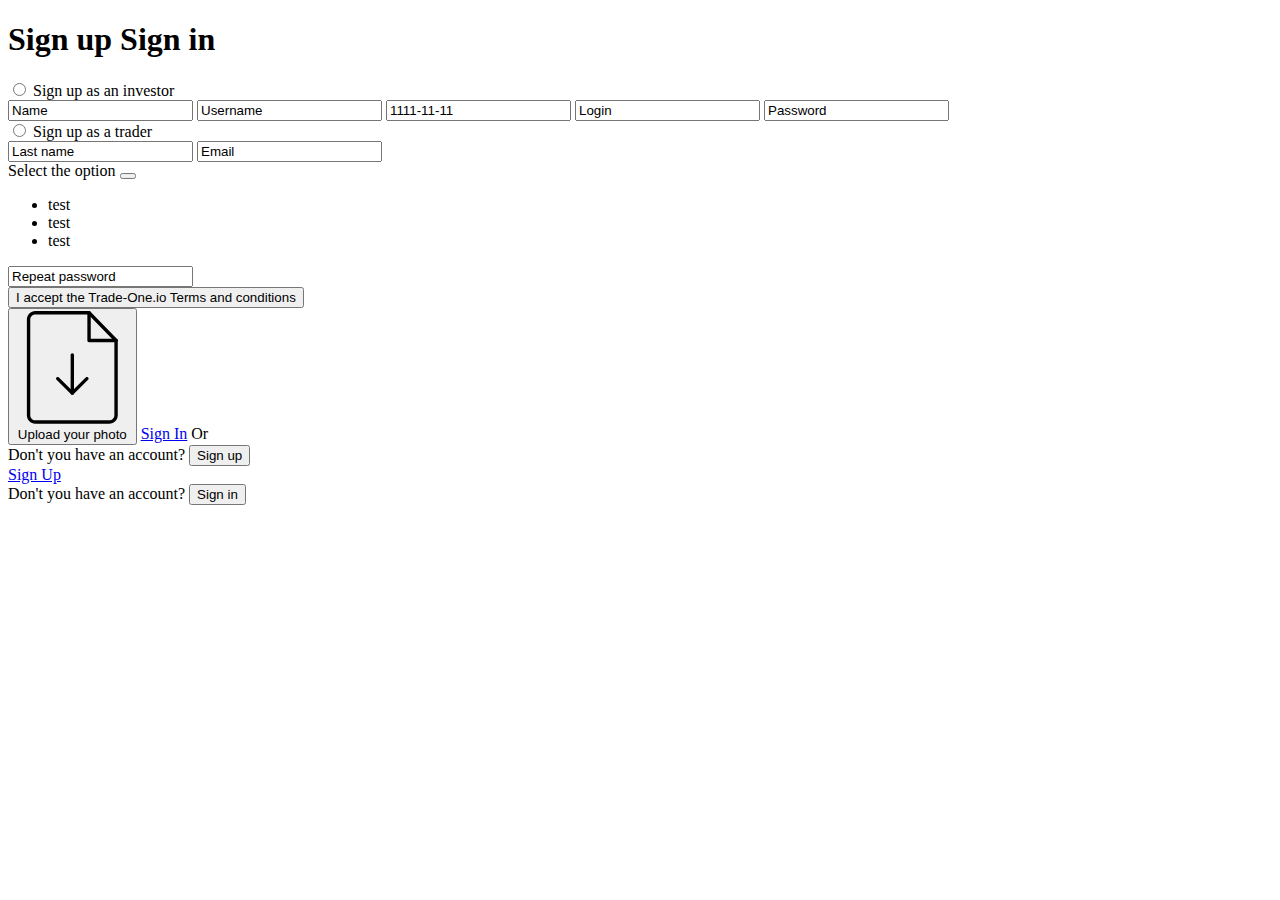
==== commit a3a8da0e: "calendar date" ====
--- a/src/main/resources/templates/index.html
+++ b/src/main/resources/templates/index.html
@@ -4,9 +4,11 @@
   <meta charset="UTF-8">
   <meta name="viewport" content="width=device-width, initial-scale=1.0">
   <meta http-equiv="X-UA-Compatible" content="ie=edge">
-  <title>TradeOne</title>
-  <!--<link rel="stylesheet" href="libs/normalize.css">-->
-  <link rel="stylesheet" href="../static/css/general.css">
+  <title>Trade One</title>
+  <link rel="stylesheet" href="https://use.fontawesome.com/releases/v5.7.2/css/all.css" integrity="sha384-fnmOCqbTlWIlj8LyTjo7mOUStjsKC4pOpQbqyi7RrhN7udi9RwhKkMHpvLbHG9Sr" crossorigin="anonymous">
+  <link rel="stylesheet" href="jquery-ui.css">
+  <link rel="stylesheet" href="date-picker-custom-styles.css">
+  <link rel="stylesheet" href="general.css">
 </head>
 <body>
   <header class="header header--registration">
@@ -22,7 +24,7 @@
         <span class="main__title-sign-up hidden">Sign up</span>
         <span class="main__title-sign-in">Sign in</span>
       </h1>
-      <form class="form form--sign-up form--sign-in" action="#" method="post"  enctype="multipart/form-data">
+      <form class="form form--sign-up form--sign-in">
         <div class="form-wrapper form-wrapper--outer">
           <div class="form-wrapper form-wrapper--inner form-wrapper-first">
               <div class="radiobuttons__wrapper alarm radiobuttons__wrapper--investor">
@@ -69,7 +71,7 @@
             </div>
             <div class="buttons-kit">
               <button class="button button--photo">
-                  <svg class="button__upload-icon" xmlns="http://www.w3.org/2000/svg" xmlns:xlink="http://www.w3.org/1999/xlink" version="1.1" id="Capa_1" x="0px" y="0px" viewBox="0 0 33.293 33.293" style="enable-background:new 0 0 33.293 33.293;" xml:space="preserve"><g><g><path d="M16.646,24.786L16.646,24.786c-0.276,0-0.5-0.224-0.5-0.5l0.001-11.279c0-0.276,0.224-0.5,0.5-0.5l0,0    c0.276,0,0.5,0.224,0.5,0.5l-0.001,11.279C17.146,24.562,16.922,24.786,16.646,24.786z"/><path d="M16.646,24.786c-0.128,0-0.256-0.049-0.354-0.146l-4.313-4.313c-0.195-0.195-0.195-0.512,0-0.707s0.512-0.195,0.707,0    l3.959,3.959l3.959-3.959c0.195-0.195,0.512-0.195,0.707,0s0.195,0.512,0,0.707l-4.313,4.313    C16.902,24.737,16.774,24.786,16.646,24.786z"/></g><g><path d="M27.578,33.293H5.715c-1.378,0-2.5-1.121-2.5-2.5V2.5c0-1.379,1.122-2.5,2.5-2.5h15.877c0.276,0,0.5,0.224,0.5,0.5    S21.868,1,21.592,1H5.715c-0.827,0-1.5,0.673-1.5,1.5v28.293c0,0.827,0.673,1.5,1.5,1.5h21.863c0.827,0,1.5-0.673,1.5-1.5V8.704    c0-0.276,0.224-0.5,0.5-0.5s0.5,0.224,0.5,0.5v22.09C30.078,32.172,28.957,33.293,27.578,33.293z"/><path d="M29.578,9.204h-7.986c-0.276,0-0.5-0.224-0.5-0.5V0.717c0-0.276,0.224-0.5,0.5-0.5s0.5,0.224,0.5,0.5v7.486h7.486    c0.276,0,0.5,0.224,0.5,0.5S29.855,9.204,29.578,9.204z"/><path d="M29.578,9.204c-0.13,0-0.26-0.051-0.358-0.151l-7.986-8.203c-0.192-0.197-0.188-0.515,0.01-0.707    c0.197-0.193,0.514-0.188,0.707,0.01l7.986,8.203c0.192,0.197,0.188,0.515-0.01,0.707C29.83,9.157,29.704,9.204,29.578,9.204z"/></g></g></svg>
+                <svg class="button__upload-icon" xmlns="http://www.w3.org/2000/svg" xmlns:xlink="http://www.w3.org/1999/xlink" version="1.1" id="Capa_1" x="0px" y="0px" viewBox="0 0 33.293 33.293" style="enable-background:new 0 0 33.293 33.293;" xml:space="preserve"><g><g><path d="M16.646,24.786L16.646,24.786c-0.276,0-0.5-0.224-0.5-0.5l0.001-11.279c0-0.276,0.224-0.5,0.5-0.5l0,0    c0.276,0,0.5,0.224,0.5,0.5l-0.001,11.279C17.146,24.562,16.922,24.786,16.646,24.786z"/><path d="M16.646,24.786c-0.128,0-0.256-0.049-0.354-0.146l-4.313-4.313c-0.195-0.195-0.195-0.512,0-0.707s0.512-0.195,0.707,0    l3.959,3.959l3.959-3.959c0.195-0.195,0.512-0.195,0.707,0s0.195,0.512,0,0.707l-4.313,4.313    C16.902,24.737,16.774,24.786,16.646,24.786z"/></g><g><path d="M27.578,33.293H5.715c-1.378,0-2.5-1.121-2.5-2.5V2.5c0-1.379,1.122-2.5,2.5-2.5h15.877c0.276,0,0.5,0.224,0.5,0.5    S21.868,1,21.592,1H5.715c-0.827,0-1.5,0.673-1.5,1.5v28.293c0,0.827,0.673,1.5,1.5,1.5h21.863c0.827,0,1.5-0.673,1.5-1.5V8.704    c0-0.276,0.224-0.5,0.5-0.5s0.5,0.224,0.5,0.5v22.09C30.078,32.172,28.957,33.293,27.578,33.293z"/><path d="M29.578,9.204h-7.986c-0.276,0-0.5-0.224-0.5-0.5V0.717c0-0.276,0.224-0.5,0.5-0.5s0.5,0.224,0.5,0.5v7.486h7.486    c0.276,0,0.5,0.224,0.5,0.5S29.855,9.204,29.578,9.204z"/><path d="M29.578,9.204c-0.13,0-0.26-0.051-0.358-0.151l-7.986-8.203c-0.192-0.197-0.188-0.515,0.01-0.707    c0.197-0.193,0.514-0.188,0.707,0.01l7.986,8.203c0.192,0.197,0.188,0.515-0.01,0.707C29.83,9.157,29.704,9.204,29.578,9.204z"/></g></g></svg>
                 Upload your photo
               </button>
               <a class="button button--sign-in" href="#">Sign In</a>
@@ -82,7 +84,7 @@
                   Sign up
                 </button>
               </div>
-              <a class="button button--sign-up hidden" href="/investor/cabinet">Sign Up</a>
+              <a class="button button--sign-up hidden" href="#">Sign Up</a>
               <div class="account-existance account-existance--sign-in">
                 <span class="account-existance__question">
                   Don't you have an account?
@@ -97,6 +99,9 @@
       </form>
     </div>
   </main>
-  <script src="../static/js/index.js"></script>
+  <script src="index.js"></script>
+  <script src="jquery.js"></script>
+  <script src="jquery-ui.min.js"></script>
+  <script src="date-picker.js"></script>
 </body>
 </html>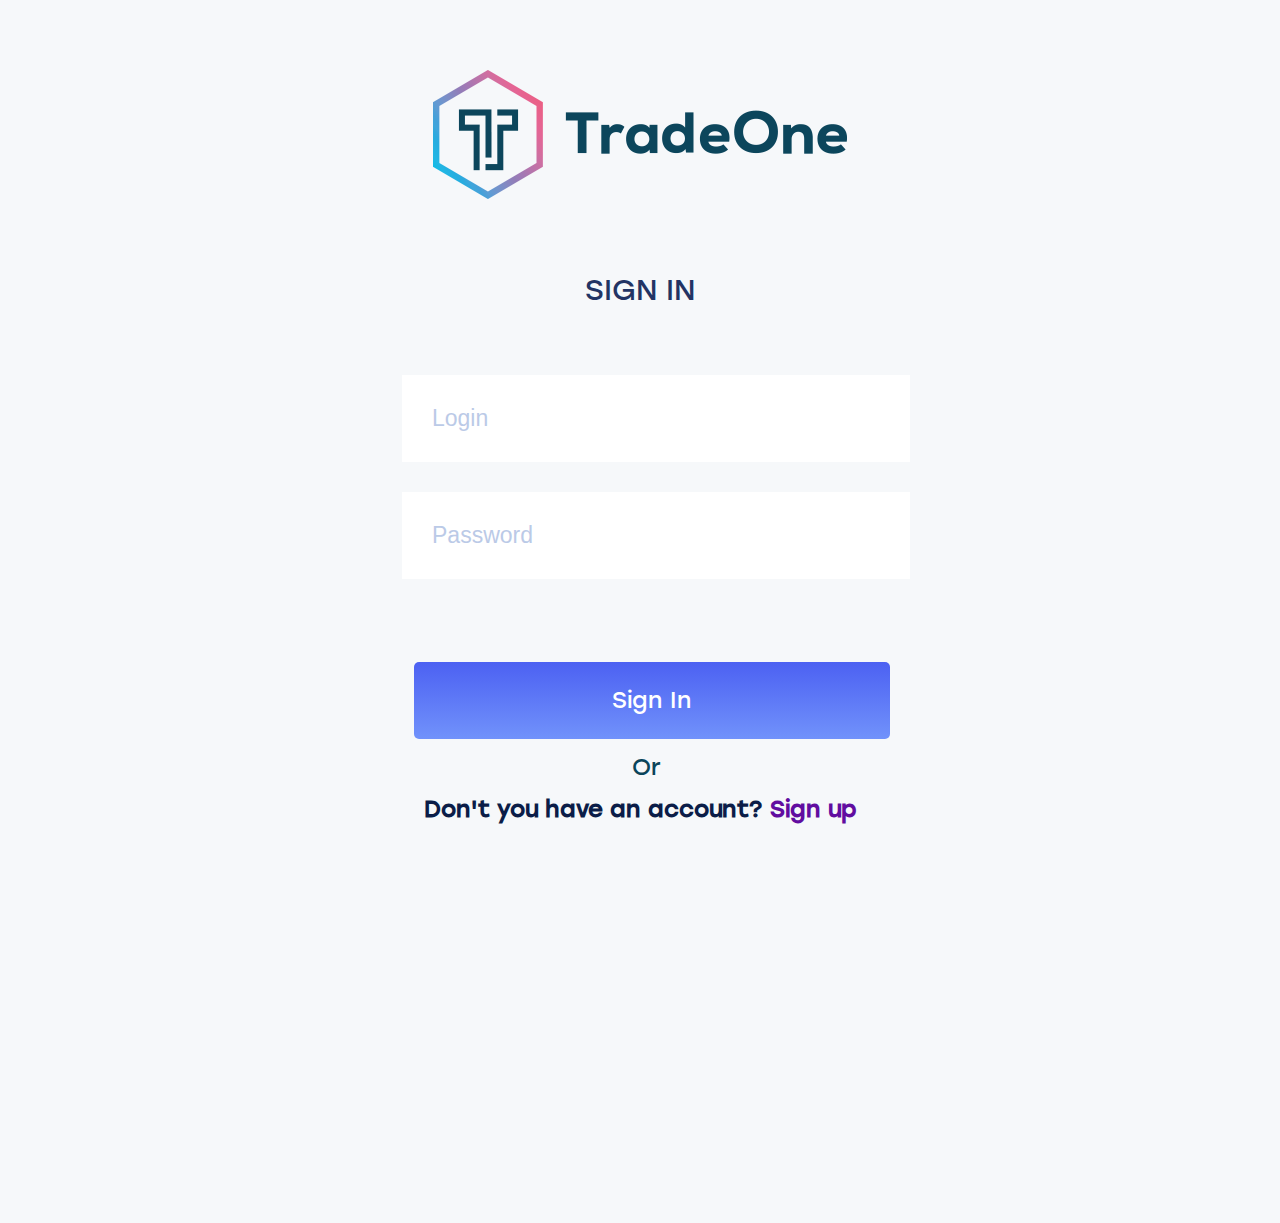
==== commit 2b9f2586: "second" ====
--- a/src/main/resources/templates/index.html
+++ b/src/main/resources/templates/index.html
@@ -6,102 +6,171 @@
   <meta http-equiv="X-UA-Compatible" content="ie=edge">
   <title>Trade One</title>
   <link rel="stylesheet" href="https://use.fontawesome.com/releases/v5.7.2/css/all.css" integrity="sha384-fnmOCqbTlWIlj8LyTjo7mOUStjsKC4pOpQbqyi7RrhN7udi9RwhKkMHpvLbHG9Sr" crossorigin="anonymous">
-  <link rel="stylesheet" href="jquery-ui.css">
-  <link rel="stylesheet" href="date-picker-custom-styles.css">
-  <link rel="stylesheet" href="general.css">
+  <link rel="stylesheet" href="../static/js/jquery-ui-1.12.1/jquery-ui.css">
+  <link rel="stylesheet" href="../static/css/date-picker-custom-styles.css">
+  <link rel="stylesheet" href="../static/css/general.css">
 </head>
 <body>
-  <header class="header header--registration">
-    <div class="container header__container">
-      <a class="logo logo--header" href="#">
-        <div class="logo__image"></div>
-      </a>
-    </div>
-  </header>
-  <main class="main">
-    <div class="container">
-      <h1 class="main__title main__title--sign-up">
-        <span class="main__title-sign-up hidden">Sign up</span>
-        <span class="main__title-sign-in">Sign in</span>
-      </h1>
-      <form class="form form--sign-up form--sign-in">
-        <div class="form-wrapper form-wrapper--outer">
-          <div class="form-wrapper form-wrapper--inner form-wrapper-first">
-              <div class="radiobuttons__wrapper alarm radiobuttons__wrapper--investor">
-                <label class="radiobuttons__investor-false">
-                  <input class="radiobuttons__investor-true" type="radio" name="investor" value="false">
-                  Sign up as an investor
-                </label>
-              </div>
-            <input class="form__field" name="first-name" type="text" value="Name">
-            <input class="form__field" name="username" type="text" value="Username">
-            <input class="form__field" name="birth-date" type="text" value="1111-11-11">
-            <input class="form__field" name="login" type="text" value="Login">
-            <input class="form__field" name="password" type="text" value="Password">
-          </div>
-          <div class="form-wrapper form-wrapper--inner form-wrapper-second hidden">
-              <div class="radiobuttons__wrapper alarm radiobuttons__wrapper--trader">
-                <label class="radiobuttons__trader-false">
-                  <input class="radiobuttons__trader-true" type="radio" name="trader" value="false">
-                  Sign up as a trader
-                </label>
-              </div>
-            <input class="form__field" name="last-name" type="text" value="Last name">
-            <input class="form__field" name="email" type="text" value="Email">
-            <div class="form__field form__field--select select" name="select" aria-label="country">
-              Select the option
-              <button class="select__arrow"></button>
-              <ul class="list select__list hidden">
-                <li class="select__item form__field">test</li>
-                <li class="select__item form__field">test</li>
-                <li class="select__item form__field">test</li>
-              </ul>
-            </div>
-            <input class="form__field" name="re-password" type="text" value="Repeat password">
-          </div>
-          <div class="form-wrapper form-wrapper--extra">
-            <div class="radiobuttons__wrapper radiobuttons__wrapper--acceptance">
-              <button class="radiobuttons__acceptance">
-                <div class="radiobuttons__acceptance-checkbox"></div>
-                I accept the Trade-One.io 
-                <span class="radiobuttons__emphasize">
-                  Terms and conditions
-                </span>
-              </button>
-            </div>
-            <div class="buttons-kit">
-              <button class="button button--photo">
-                <svg class="button__upload-icon" xmlns="http://www.w3.org/2000/svg" xmlns:xlink="http://www.w3.org/1999/xlink" version="1.1" id="Capa_1" x="0px" y="0px" viewBox="0 0 33.293 33.293" style="enable-background:new 0 0 33.293 33.293;" xml:space="preserve"><g><g><path d="M16.646,24.786L16.646,24.786c-0.276,0-0.5-0.224-0.5-0.5l0.001-11.279c0-0.276,0.224-0.5,0.5-0.5l0,0    c0.276,0,0.5,0.224,0.5,0.5l-0.001,11.279C17.146,24.562,16.922,24.786,16.646,24.786z"/><path d="M16.646,24.786c-0.128,0-0.256-0.049-0.354-0.146l-4.313-4.313c-0.195-0.195-0.195-0.512,0-0.707s0.512-0.195,0.707,0    l3.959,3.959l3.959-3.959c0.195-0.195,0.512-0.195,0.707,0s0.195,0.512,0,0.707l-4.313,4.313    C16.902,24.737,16.774,24.786,16.646,24.786z"/></g><g><path d="M27.578,33.293H5.715c-1.378,0-2.5-1.121-2.5-2.5V2.5c0-1.379,1.122-2.5,2.5-2.5h15.877c0.276,0,0.5,0.224,0.5,0.5    S21.868,1,21.592,1H5.715c-0.827,0-1.5,0.673-1.5,1.5v28.293c0,0.827,0.673,1.5,1.5,1.5h21.863c0.827,0,1.5-0.673,1.5-1.5V8.704    c0-0.276,0.224-0.5,0.5-0.5s0.5,0.224,0.5,0.5v22.09C30.078,32.172,28.957,33.293,27.578,33.293z"/><path d="M29.578,9.204h-7.986c-0.276,0-0.5-0.224-0.5-0.5V0.717c0-0.276,0.224-0.5,0.5-0.5s0.5,0.224,0.5,0.5v7.486h7.486    c0.276,0,0.5,0.224,0.5,0.5S29.855,9.204,29.578,9.204z"/><path d="M29.578,9.204c-0.13,0-0.26-0.051-0.358-0.151l-7.986-8.203c-0.192-0.197-0.188-0.515,0.01-0.707    c0.197-0.193,0.514-0.188,0.707,0.01l7.986,8.203c0.192,0.197,0.188,0.515-0.01,0.707C29.83,9.157,29.704,9.204,29.578,9.204z"/></g></g></svg>
-                Upload your photo
-              </button>
-              <a class="button button--sign-in" href="#">Sign In</a>
-              <span class="buttons-kit__choice">Or</span>
-              <div class="account-existance account-existance--sign-up">
+<header class="header header--registration">
+  <div class="container header__container">
+    <a class="logo logo--header" href="#">
+      <div class="logo__image"></div>
+    </a>
+  </div>
+</header>
+<main class="main">
+  <div class="container">
+    <h1 class="main__title main__title--sign-up">
+      <span class="main__title-sign-up hidden">Sign up</span>
+      <span class="main__title-sign-in">Sign in</span>
+    </h1>
+    <form class="form form--sign-in" action="/" method="POST">
+      <div class="form-wrapper form-wrapper--outer">
+        <div class="form-wrapper--inner">
+          <input class="form__field" name="username" type="text" value="Login">
+          <input class="form__field" name="password" type="text" value="Password">
+        </div>
+      </div>
+      <div class="buttons-kit buttons-kit--login">
+        <button class="button button--photo">
+          <svg class="button__upload-icon" xmlns="http://www.w3.org/2000/svg" xmlns:xlink="http://www.w3.org/1999/xlink" version="1.1" id="Capa_1" x="0px" y="0px" viewBox="0 0 33.293 33.293" style="enable-background:new 0 0 33.293 33.293;" xml:space="preserve"><g><g><path d="M16.646,24.786L16.646,24.786c-0.276,0-0.5-0.224-0.5-0.5l0.001-11.279c0-0.276,0.224-0.5,0.5-0.5l0,0    c0.276,0,0.5,0.224,0.5,0.5l-0.001,11.279C17.146,24.562,16.922,24.786,16.646,24.786z"/><path d="M16.646,24.786c-0.128,0-0.256-0.049-0.354-0.146l-4.313-4.313c-0.195-0.195-0.195-0.512,0-0.707s0.512-0.195,0.707,0    l3.959,3.959l3.959-3.959c0.195-0.195,0.512-0.195,0.707,0s0.195,0.512,0,0.707l-4.313,4.313    C16.902,24.737,16.774,24.786,16.646,24.786z"/></g><g><path d="M27.578,33.293H5.715c-1.378,0-2.5-1.121-2.5-2.5V2.5c0-1.379,1.122-2.5,2.5-2.5h15.877c0.276,0,0.5,0.224,0.5,0.5    S21.868,1,21.592,1H5.715c-0.827,0-1.5,0.673-1.5,1.5v28.293c0,0.827,0.673,1.5,1.5,1.5h21.863c0.827,0,1.5-0.673,1.5-1.5V8.704    c0-0.276,0.224-0.5,0.5-0.5s0.5,0.224,0.5,0.5v22.09C30.078,32.172,28.957,33.293,27.578,33.293z"/><path d="M29.578,9.204h-7.986c-0.276,0-0.5-0.224-0.5-0.5V0.717c0-0.276,0.224-0.5,0.5-0.5s0.5,0.224,0.5,0.5v7.486h7.486    c0.276,0,0.5,0.224,0.5,0.5S29.855,9.204,29.578,9.204z"/><path d="M29.578,9.204c-0.13,0-0.26-0.051-0.358-0.151l-7.986-8.203c-0.192-0.197-0.188-0.515,0.01-0.707    c0.197-0.193,0.514-0.188,0.707,0.01l7.986,8.203c0.192,0.197,0.188,0.515-0.01,0.707C29.83,9.157,29.704,9.204,29.578,9.204z"/></g></g></svg>
+          Upload your photo
+        </button>
+        <a class="button button--sign-in" href="cabinet.html">Sign In</a>
+        <span class="buttons-kit__choice">Or</span>
+        <div class="account-existance account-existance--sign-up">
                 <span class="account-existance__question">
                   Don't you have an account?
                 </span>
-                <button class="account-existance__sign-up">
-                  Sign up
-                </button>
-              </div>
-              <a class="button button--sign-up hidden" href="#">Sign Up</a>
-              <div class="account-existance account-existance--sign-in">
+          <button class="account-existance__sign-up" type="submit">
+            Sign up
+          </button>
+        </div>
+        <!--<a class="button button&#45;&#45;sign-up hidden" href="../static/cabinet.html">Sign Up</a>-->
+        <div class="account-existance account-existance--sign-in">
                 <span class="account-existance__question">
                   Don't you have an account?
                 </span>
-                <button class="account-existance__sign-in">
+          <button class="account-existance__sign-in" type="submit">
+            Sign in
+          </button>
+        </div>
+      </div>
+    </form>
+    <form class="form form--sign-up" action="/registration/investor" method="post">
+      <div class="form-wrapper form-wrapper--outer">
+        <div class="form-wrapper form-wrapper--inner form-wrapper-first">
+          <div class="radiobuttons__wrapper alarm radiobuttons__wrapper--investor">
+            <label class="radiobuttons__investor-false">
+              <input class="radiobuttons__investor-true" type="radio" name="investor" value="false">
+              Sign up as an investor
+            </label>
+          </div>
+          <input class="form__field" name="first-name" type="text" value="Name">
+          <input class="form__field" name="username" type="text" value="Username">
+          <input class="form__field" name="birth-date" type="text" value="Date of birth">
+          <input class="form__field" name="login" type="text" value="Login">
+          <input class="form__field" name="password" type="text" value="Password">
+        </div>
+        <div class="form-wrapper form-wrapper--inner form-wrapper-second hidden">
+          <div class="radiobuttons__wrapper alarm radiobuttons__wrapper--trader">
+            <label class="radiobuttons__trader-false">
+              <input class="radiobuttons__trader-true" type="radio" name="trader" value="false">
+              Sign up as a trader
+            </label>
+          </div>
+          <input class="form__field" name="last-name" type="text" value="Last name">
+          <input class="form__field" name="email" type="text" value="Email">
+          <div class="form__field form__field--select select" name="select" aria-label="country">
+            Select the option
+            <button class="select__arrow"></button>
+            <ul class="list select__list hidden">
+              <li class="select__item form__field">England</li>
+              <li class="select__item form__field">China</li>
+              <li class="select__item form__field">Russia</li>
+              <li class="select__item form__field">France</li>
+              <li class="select__item form__field">South Korea</li>
+              <li class="select__item form__field">Japan</li>
+              <li class="select__item form__field">Germany</li>
+              <li class="select__item form__field">Ukraine</li>
+              <li class="select__item form__field">Italy</li>
+              <li class="select__item form__field">Spain</li>
+              <li class="select__item form__field">Canada</li>
+              <li class="select__item form__field">Turkey</li>
+            </ul>
+          </div>
+          <input class="form__field" name="re-password" type="text" value="Repeat password">
+        </div>
+        <div class="form-wrapper form-wrapper--extra">
+          <div class="radiobuttons__wrapper radiobuttons__wrapper--acceptance">
+            <button class="radiobuttons__acceptance">
+              <div class="radiobuttons__acceptance-checkbox"></div>
+              I accept the Trade-One.io
+              <span class="radiobuttons__emphasize">
+                  Terms and conditions
+                </span>
+            </button>
+          </div>
+          <div class="buttons-kit buttons-kit--registr">
+            <button class="button button--photo">
+              <svg class="button__upload-icon" xmlns="http://www.w3.org/2000/svg" xmlns:xlink="http://www.w3.org/1999/xlink" version="1.1" id="Capa_1" x="0px" y="0px" viewBox="0 0 33.293 33.293" style="enable-background:new 0 0 33.293 33.293;" xml:space="preserve"><g><g><path d="M16.646,24.786L16.646,24.786c-0.276,0-0.5-0.224-0.5-0.5l0.001-11.279c0-0.276,0.224-0.5,0.5-0.5l0,0    c0.276,0,0.5,0.224,0.5,0.5l-0.001,11.279C17.146,24.562,16.922,24.786,16.646,24.786z"/><path d="M16.646,24.786c-0.128,0-0.256-0.049-0.354-0.146l-4.313-4.313c-0.195-0.195-0.195-0.512,0-0.707s0.512-0.195,0.707,0    l3.959,3.959l3.959-3.959c0.195-0.195,0.512-0.195,0.707,0s0.195,0.512,0,0.707l-4.313,4.313    C16.902,24.737,16.774,24.786,16.646,24.786z"/></g><g><path d="M27.578,33.293H5.715c-1.378,0-2.5-1.121-2.5-2.5V2.5c0-1.379,1.122-2.5,2.5-2.5h15.877c0.276,0,0.5,0.224,0.5,0.5    S21.868,1,21.592,1H5.715c-0.827,0-1.5,0.673-1.5,1.5v28.293c0,0.827,0.673,1.5,1.5,1.5h21.863c0.827,0,1.5-0.673,1.5-1.5V8.704    c0-0.276,0.224-0.5,0.5-0.5s0.5,0.224,0.5,0.5v22.09C30.078,32.172,28.957,33.293,27.578,33.293z"/><path d="M29.578,9.204h-7.986c-0.276,0-0.5-0.224-0.5-0.5V0.717c0-0.276,0.224-0.5,0.5-0.5s0.5,0.224,0.5,0.5v7.486h7.486    c0.276,0,0.5,0.224,0.5,0.5S29.855,9.204,29.578,9.204z"/><path d="M29.578,9.204c-0.13,0-0.26-0.051-0.358-0.151l-7.986-8.203c-0.192-0.197-0.188-0.515,0.01-0.707    c0.197-0.193,0.514-0.188,0.707,0.01l7.986,8.203c0.192,0.197,0.188,0.515-0.01,0.707C29.83,9.157,29.704,9.204,29.578,9.204z"/></g></g></svg>
+              Upload photo
+            </button>
+            <a class="button button--sign-up" href="cabinet.html" >Sign Up</a>
+            <div class="account-existance-wrapper">
+              <span class="buttons-kit__choice">Or</span>
+              <div class="account-existance account-existance--sign-in">
+                  <span class="account-existance__question">
+                    Don't you have an account?
+                  </span>
+                <button class="account-existance__sign-in" type="submit">
                   Sign in
                 </button>
               </div>
             </div>
+            <!-- <span class="buttons-kit__choice">Or</span>
+            <div class="account-existance account-existance--sign-in">
+              <span class="account-existance__question">
+                Don't you have an account?
+              </span>
+              <button class="account-existance__sign-in">
+                Sign in
+              </button>
+            </div> -->
           </div>
         </div>
-      </form>
+      </div>
+    </form>
+  </div>
+</main>
+<div class="popup">
+  <div class="agreement">
+    <div class="agreement__container">
+      <div class="agreement__contant">
+        Lorem ipsum dolor sit amet, consectetur adipisicing elit, sed do eiusmod
+        tempor incididunt ut labore et dolore magna aliqua. Ut enim ad minim veniam,
+        quis nostrud exercitation ullamco laboris nisi ut aliquip ex ea commodo
+        consequat. Duis aute irure dolor in reprehenderit in voluptate velit esse
+        cillum dolore eu fugiat nulla pariatur. Excepteur sint occaecat cupidatat non
+        proident, sunt in culpa qui officia deserunt mollit anim id est laborum.Lorem ipsum dolor sit amet, consectetur adipisicing elit, sed do eiusmod
+        tempor incididunt ut labore et dolore magna aliqua. Ut enim ad minim veniam,
+        quis nostrud exercitation ullamco laboris nisi ut aliquip ex ea commodo
+        consequat. Duis aute irure dolor in reprehenderit in voluptate velit esse
+        cillum dolore eu fugiat nulla pariatur. Excepteur sint occaecat cupidatat non
+        proident, sunt in culpa qui officia deserunt mollit anim id est laborum.
+
+      </div>
     </div>
-  </main>
-  <script src="index.js"></script>
-  <script src="jquery.js"></script>
-  <script src="jquery-ui.min.js"></script>
-  <script src="date-picker.js"></script>
+  </div>
+</div>
+<script src="http://code.jquery.com/jquery-3.3.1.min.js"
+    integrity="sha256-FgpCb/KJQlLNfOu91ta32o/NMZxltwRo8QtmkMRdAu8="
+    crossorigin="anonymous"></script>
+
+<script src="../static/js/select2.full.min.js"></script>
+<script src="../static/js/index.js"></script>
+<script src="../static/js/jquery-ui-1.12.1/external/jquery/jquery.js"></script>
+<script src="../static/js/jquery-ui-1.12.1/jquery-ui.min.js"></script>
+<script src="../static/js/date-picker.js"></script>
 </body>
 </html>--- a/src/main/resources/static/css/date-picker-custom-styles.css
+++ b/src/main/resources/static/css/date-picker-custom-styles.css
@@ -0,0 +1,50 @@
+.ui-datepicker {
+  width: 31em;
+  font-family: 'Stolzl';
+  padding: .2em .2em 0;
+  display: none;
+  height: 31em;
+}
+.ui-datepicker-title {
+  font-size: 29px;
+}
+.ui-datepicker table {
+  font-size: 1.9em;
+}
+.ui-datepicker .ui-datepicker-prev, .ui-datepicker .ui-datepicker-next {
+  width: 2.8em;
+  height: 2.8em;
+}
+.ui-icon {
+  width: 100%;
+  height: 100%;
+}
+.ui-icon-circle-triangle-w {
+  background-position: 0% 0%;
+  transform: rotate(180deg);
+}
+.ui-datepicker .ui-datepicker-prev span, 
+.ui-datepicker .ui-datepicker-next span {
+  top: 21%;
+  left: 21%;
+}
+.ui-icon-circle-triangle-e {
+  background-position: 0% 0%;
+}
+.ui-datepicker-prev .ui-corner-all span {
+  background-position: 0% 0%;
+  background-image: url('icons/arrow-circle-left-solid.svg');
+  background-size: 80%;
+}
+.ui-datepicker-next .ui-corner-all {
+  background-image: url('icons/arrow-circle-right-solid.svg');
+  background-size: cover;
+}
+.ui-widget-header .ui-icon {
+  background-image: url('icons/arrow-circle-right-solid.svg');
+  background-size: cover;
+}
+.ui-datepicker-prev .ui-corner-all {
+  background-image: url('icons/arrow-circle-right-solid.svg');
+  background-size: cover;
+}--- a/src/main/resources/static/css/general.css
+++ b/src/main/resources/static/css/general.css
@@ -0,0 +1,4057 @@
+@charset "UTF-8";
+@font-face {
+  font-family: 'Stolzl';
+  src: url("../fonts/Stolzl-Regular.eot");
+  src: url("../fonts/Stolzl-Regular.eot?#iefix") format("embedded-opentype"), url("../fonts/Stolzl-Regular.woff2") format("woff2"), url("../fonts/Stolzl-Regular.woff") format("woff"), url("../fonts/Stolzl-Regular.ttf") format("truetype"), url("../fonts/Stolzl-Regular.svg#Stolzl-Regular") format("svg");
+  font-weight: normal;
+  font-style: normal; }
+
+@font-face {
+  font-family: 'Stolzl Book';
+  src: url("../fonts/Stolzl-Book.eot");
+  src: url("../fonts/Stolzl-Book.eot?#iefix") format("embedded-opentype"), url("../fonts/Stolzl-Book.woff2") format("woff2"), url("../fonts/Stolzl-Book.woff") format("woff"), url("../fonts/Stolzl-Book.ttf") format("truetype"), url("../fonts/Stolzl-Book.svg#Stolzl-Book") format("svg");
+  font-weight: normal;
+  font-style: normal; }
+
+input, button {
+  font-size: 100%;
+}
+
+body {
+  margin: 0; }
+
+.select2-results__option{
+  color: #bbcae7 !important;
+}
+.select2-selection {
+  width: 506px;
+  border-radius: 0 !important;
+  border: 0 !important ;
+  padding: 30px;
+
+}
+.select2-selection.select2-selection--single{
+  height: 86px !important;
+  margin-bottom: 30px;
+}
+.select2-selection__arrow {
+  height: 26px;
+  position: absolute;
+  top: 33px !important;
+  right: 1px;
+  width: 20px;
+}
+.select2-dropdown.select2-dropdown--below{
+  font-family: 'Stolzl';
+  width: 508px !important;
+  position:relative;
+  top: -31px;
+}
+.select2-selection__rendered{
+  color: #bbcae7 !important;
+  padding-left: 0px  !important;
+}
+.select2-search__field{
+  display: none;
+}
+
+.popup{
+
+  position: fixed;
+  top: 0;
+  bottom: 0;
+  left: 0;
+  right: 0;
+  background: rgba(0, 0, 0, 0.7);
+  transition: opacity 500ms;
+  visibility: hidden;
+  opacity: 0;
+}
+.visible{
+  transition: opacity 500ms;
+  transition: .4s;
+  opacity: 1;
+  visibility: visible;
+}
+.agreement{
+  position: absolute;
+  top: 14%;
+  width: 70%;
+  left: 50%;
+  transform: translateX(-50%);
+}
+.agreement__container{
+  height: 500px;
+  overflow-y: scroll;
+  background-color: #dedede;
+}
+
+.agreement__contant{
+  border-radius: 10px;
+  padding: 20px;
+  font-family:'Stolzl Book';
+}
+.list {
+  padding: 0;
+  margin: 0; }
+
+.hidden {
+  display: none !important; }
+
+.header__container {
+  display: -webkit-box;
+  display: -ms-flexbox;
+  display: flex;
+  -webkit-box-orient: horizontal;
+  -webkit-box-direction: normal;
+  -ms-flex-direction: row;
+  flex-direction: row;
+  -ms-flex-wrap: wrap;
+  flex-wrap: wrap;
+  -webkit-box-pack: center;
+  -ms-flex-pack: center;
+  justify-content: center;
+  -webkit-box-align: center;
+  -ms-flex-align: center;
+  align-items: center; }
+
+.header--registration {
+  background-color: #f6f8fa; }
+
+.header--cabinet {
+  display: -webkit-box;
+  display: -ms-flexbox;
+  display: flex;
+  -webkit-box-orient: horizontal;
+  -webkit-box-direction: normal;
+  -ms-flex-direction: row;
+  flex-direction: row;
+  -ms-flex-wrap: wrap;
+  flex-wrap: wrap;
+  -webkit-box-pack: justify;
+  -ms-flex-pack: justify;
+  justify-content: space-between;
+  background-color: #ffffff; }
+
+.header__menu-button {
+  width: 26px;
+  height: 22px;
+  padding: 0;
+  border: 0;
+  background-color: transparent;
+  background-image: url("../icons/menu.png");
+  background-size: 98%;
+  background-position: 50% 50%;
+  background-repeat: no-repeat;
+  background-size: 90%;
+  margin-top: 49px;
+  margin-bottom: 46px;
+  margin-left: 19px; }
+
+.header__wrapper {
+  margin-right: 83px;
+  display: -webkit-box;
+  display: -ms-flexbox;
+  display: flex;
+  -webkit-box-orient: horizontal;
+  -webkit-box-direction: normal;
+  -ms-flex-direction: row;
+  flex-direction: row;
+  -ms-flex-wrap: wrap;
+  flex-wrap: wrap;
+  -webkit-box-align: center;
+  -ms-flex-align: center;
+  align-items: center; }
+
+.exit {
+  width: 39px;
+  height: 35px;
+  border: 0;
+  background-image: url("../icons/logout (1).svg");
+  background-size: 98%;
+  background-position: 50% 50%;
+  background-repeat: no-repeat;
+  background-color: transparent;
+  padding: 0; }
+  .exit:hover {
+    cursor: pointer; }
+
+.container {
+  max-width: 1920px;
+  margin-left: auto;
+  margin-right: auto; }
+
+.logo--header {
+  margin-top: 70px; }
+
+.logo__image {
+  width: 414px;
+  height: 129px;
+  display: block;
+  background-image: url("../images/logo-index.svg"); }
+  .logo__image--cabinet {
+    display: block;
+    width: 100%;
+    margin-left: auto;
+    margin-right: auto;
+    background-image: url("../images/White-logo-Trade-One.svg");
+    background-size: cover; }
+
+.languages {
+  display: -webkit-box;
+  display: -ms-flexbox;
+  display: flex;
+  -webkit-box-orient: horizontal;
+  -webkit-box-direction: normal;
+  -ms-flex-direction: row;
+  flex-direction: row;
+  -ms-flex-wrap: wrap;
+  flex-wrap: wrap;
+  -ms-flex-wrap: nowrap;
+  flex-wrap: nowrap; }
+  .languages-icon {
+    width: 33px;
+    height: 26px;
+    background-image: url("../icons/ru.png");
+    background-size: 98%;
+    background-position: 50% 50%;
+    background-repeat: no-repeat; }
+  .languages__select {
+    margin-right: 65px;
+    margin-left: 14px;
+    border: 0; }
+
+.main {
+  background-color: #f6f8fa; }
+  .main__title {
+    text-align: center;
+    font-family: 'Stolzl', sans-serif;
+    font-size: 29px;
+    font-weight: 400;
+    color: #223464;
+    line-height: 61.46px;
+    text-transform: uppercase;
+    margin-top: 0;
+    margin-bottom: 0; }
+    .main__title--sign-up {
+      padding-top: 60px; }
+
+.form-wrapper {
+  display: -webkit-box;
+  display: -ms-flexbox;
+  display: flex;
+  -webkit-box-orient: vertical;
+  -webkit-box-direction: normal;
+  -ms-flex-direction: column;
+  flex-direction: column;
+  -ms-flex-wrap: wrap;
+  flex-wrap: wrap;
+  -webkit-box-pack: center;
+  -ms-flex-pack: center;
+  justify-content: center;
+  -ms-flex-preferred-size: 100%;
+  flex-basis: 100%; }
+  .form-wrapper--outer {
+    display: -webkit-box;
+    display: -ms-flexbox;
+    display: flex;
+    -webkit-box-orient: horizontal;
+    -webkit-box-direction: normal;
+    -ms-flex-direction: row;
+    flex-direction: row;
+    -ms-flex-wrap: wrap;
+    flex-wrap: wrap;
+    margin-top: 55px; }
+  .form-wrapper--inner {
+    max-width: 476px; }
+  .form-wrapper--extra {
+    display: -webkit-box;
+    display: -ms-flexbox;
+    display: flex;
+    -webkit-box-orient: vertical;
+    -webkit-box-direction: normal;
+    -ms-flex-direction: column;
+    flex-direction: column;
+    -ms-flex-wrap: wrap;
+    flex-wrap: wrap;
+    margin-top: 53px;
+    margin-bottom: 316px; }
+  .form-wrapper:first-child {
+    margin-right: 48px; }
+
+.form {
+  font-family: 'Stolzl', sans-serif;
+  font-size: 23px;
+  font-weight: 400; }
+  .form__field {
+    width: 476px;
+    line-height: 17px;
+    padding-top: 30px;
+    padding-bottom: 30px;
+    padding-left: 30px;
+    border: 0;
+    margin-bottom: 30px;
+    outline: 0;
+    color: #bbcae7; }
+
+.select {
+  background-color: #ffffff;
+  line-height: 26px;
+  position: relative; }
+  .select__arrow {
+    width: 18px;
+    height: 12px;
+    background-color: transparent;
+    background-image: url("../icons/arrow-point-down.svg");
+    background-size: 98%;
+    background-position: 50% 50%;
+    background-repeat: no-repeat;
+    border: 0;
+    position: absolute;
+    top: 50%;
+    right: 27px;
+    -webkit-transform: translateY(-50%);
+    -ms-transform: translateY(-50%);
+    transform: translateY(-50%); }
+  .select:hover {
+    cursor: pointer; }
+  .select__list {
+    width: 100%;
+    position: absolute;
+    top: 0;
+    left: 0;
+    list-style-type: none;
+    background-color: #ffffff; }
+  .select__item {
+    margin-bottom: 0;
+    -webkit-transition: 0.2s;
+    -o-transition: 0.2s;
+    transition: 0.2s; }
+    .select__item:hover {
+      background-color: #d6d4d4;
+      color: #ffffff; }
+
+.radiobuttons {
+  display: -webkit-box;
+  display: -ms-flexbox;
+  display: flex;
+  -webkit-box-orient: horizontal;
+  -webkit-box-direction: normal;
+  -ms-flex-direction: row;
+  flex-direction: row;
+  -ms-flex-wrap: wrap;
+  flex-wrap: wrap;
+  -webkit-box-pack: center;
+  -ms-flex-pack: center;
+  justify-content: center;
+  -webkit-box-align: center;
+  -ms-flex-align: center;
+  align-items: center;
+  font-family: 'Stolzl', sans-serif;
+  font-size: 19px;
+  color: #223464;
+  line-height: 34px;
+  margin-top: 120px; }
+  .radiobuttons__emphasize {
+    color: #223464; }
+  .radiobuttons__acceptance {
+    background-color: transparent;
+    position: relative;
+    border: 0;
+    font-family: "Stolzl - Book", sans-serif;
+    padding: 0;
+    color: #bbcae7;
+    outline: 0; }
+    .radiobuttons__acceptance-checkbox {
+      display: block;
+      content: '';
+      width: 30px;
+      height: 30px;
+      border: 3px solid #c3d0ea;
+      border-radius: 50%;
+      position: absolute;
+      top: -6px;
+      left: -47px; }
+    .radiobuttons__acceptance--active::before {
+      display: block;
+      content: '';
+      width: 21px;
+      height: 21px;
+      border-radius: 50%;
+      background-color: #c3d0ea;
+      position: absolute;
+      top: 2px;
+      left: -40px;
+      -webkit-transform: scale(1);
+      -ms-transform: scale(1);
+      transform: scale(1); }
+  .radiobuttons__wrapper {
+    display: -webkit-box;
+    display: -ms-flexbox;
+    display: flex;
+    -webkit-box-orient: horizontal;
+    -webkit-box-direction: normal;
+    -ms-flex-direction: row;
+    flex-direction: row;
+    -ms-flex-wrap: wrap;
+    flex-wrap: wrap;
+    -webkit-box-pack: center;
+    -ms-flex-pack: center;
+    justify-content: center;
+    position: relative;
+    padding-bottom: 51px; }
+    .radiobuttons__wrapper--investor {
+      -webkit-box-pack: end;
+      -ms-flex-pack: end;
+      justify-content: flex-end; }
+    .radiobuttons__wrapper--trader {
+      -webkit-box-pack: start;
+      -ms-flex-pack: start;
+      justify-content: flex-start;
+      padding-left: 50px; }
+  .radiobuttons__trader-false, .radiobuttons__investor-false {
+    position: relative; }
+    .radiobuttons__trader-false::after, .radiobuttons__investor-false::after {
+      display: block;
+      content: '';
+      width: 30px;
+      height: 30px;
+      border: 3px solid #4c61f2;
+      border-radius: 50%;
+      position: absolute;
+      top: -7px;
+      left: -47px; }
+    .radiobuttons__trader-false--active::before {
+      display: block;
+      content: '';
+      width: 20px;
+      height: 20px;
+      border-radius: 50%;
+      background-color: #4c61f2;
+      position: absolute;
+      -webkit-transform: scale(1);
+      -ms-transform: scale(1);
+      transform: scale(1); }
+  .radiobuttons__investor-false--active::before {
+    display: block;
+    content: '';
+    width: 20px;
+    height: 20px;
+    border-radius: 50%;
+    background-color: #4c61f2;
+    position: absolute;
+    top: 1px;
+    left: -39px;
+    -webkit-transform: scale(1);
+    -ms-transform: scale(1);
+    transform: scale(1); }
+  .radiobuttons__trader-true, .radiobuttons__investor-true {
+    width: 30px;
+    height: 30px;
+    position: absolute;
+    top: -4px;
+    left: -44px;
+    z-index: 1;
+    opacity: 0; }
+  .radiobuttons__investor-true {
+    left: -44px; }
+
+.buttons-kit {
+  display: -webkit-box;
+  display: -ms-flexbox;
+  display: flex;
+  -webkit-box-orient: horizontal;
+  -webkit-box-direction: normal;
+  -ms-flex-direction: row;
+  flex-direction: row;
+  -ms-flex-wrap: wrap;
+  flex-wrap: wrap;
+  -webkit-box-pack: center;
+  -ms-flex-pack: center;
+  justify-content: center;
+  margin-top: 53px; }
+  .buttons-kit__choice {
+    margin-top: 14px;
+    margin-bottom: 14px;
+    font-family: 'Stolzl';
+    font-weight: 400;
+    text-align: center;
+    color: #0a455b; }
+
+.account-existance {
+  font-family: 'Stolzl';
+  font-weight: 600;
+  color: #0b1d48; }
+  .account-existance__sign-up, .account-existance__sign-in {
+    display: inline-block;
+    font-family: 'Stolzl';
+    font-weight: 600;
+    color: #610da0;
+    border: 0;
+    background-color: transparent;
+    padding: 0; }
+    .account-existance__sign-up:hover, .account-existance__sign-in:hover {
+      cursor: pointer; }
+  .account-existance__sign-in {
+    margin-top: 14px; }
+
+.button {
+  font-family: 'Stolzl', sans-serif;
+  max-width: 476px;
+  -webkit-box-flex: 1;
+  -ms-flex-positive: 1;
+  flex-grow: 1;
+  border: 0;
+  border-radius: 5px;
+  line-height: 17px;
+  padding-top: 30px;
+  padding-bottom: 30px;
+  border: 0;
+  text-align: center;
+  color: #ffffff; }
+  .button--sign-up {
+    text-decoration: none;
+    background-image: -webkit-gradient(linear, left top, left bottom, from(#4c61f2), to(#7192fb));
+    background-image: -webkit-linear-gradient(top, #4c61f2 0%, #7192fb 100%);
+    background-image: -o-linear-gradient(top, #4c61f2 0%, #7192fb 100%);
+    background-image: linear-gradient(to bottom, #4c61f2 0%, #7192fb 100%); }
+  .button--sign-in {
+    text-decoration: none;
+    background-image: -webkit-gradient(linear, left top, left bottom, from(#4c61f2), to(#7192fb));
+    background-image: -webkit-linear-gradient(top, #4c61f2 0%, #7192fb 100%);
+    background-image: -o-linear-gradient(top, #4c61f2 0%, #7192fb 100%);
+    background-image: linear-gradient(to bottom, #4c61f2 0%, #7192fb 100%); }
+  .button__upload-icon {
+    width: 27px;
+    height: 33px;
+    position: absolute;
+    top: 50%;
+    left: 97px;
+    -webkit-transform: translateY(-50%);
+    -ms-transform: translateY(-50%);
+    transform: translateY(-50%);
+    fill: #ffffff; }
+  .button--photo {
+    margin-right: 48px;
+    background-color: #4e6c8a;
+    position: relative; }
+  .button:hover {
+    cursor: pointer; }
+
+.body-cabinet {
+  display: -webkit-box;
+  display: -ms-flexbox;
+  display: flex;
+  -webkit-box-orient: horizontal;
+  -webkit-box-direction: normal;
+  -ms-flex-direction: row;
+  flex-direction: row;
+  -ms-flex-wrap: wrap;
+  flex-wrap: wrap;
+  -ms-flex-wrap: nowrap;
+  flex-wrap: nowrap; }
+
+.aside {
+  -ms-flex-preferred-size: 20%;
+  flex-basis: 20%;
+  background-image: -webkit-gradient(linear, right top, left top, from(#22386b), to(#192249));
+  background-image: -webkit-linear-gradient(right, #22386b 0%, #192249 100%);
+  background-image: -o-linear-gradient(right, #22386b 0%, #192249 100%);
+  background-image: linear-gradient(to left, #22386b 0%, #192249 100%);
+  margin-left: auto;
+  margin-right: auto; }
+  .aside__wrapper--logo {
+    display: -webkit-box;
+    display: -ms-flexbox;
+    display: flex;
+    -webkit-box-orient: horizontal;
+    -webkit-box-direction: normal;
+    -ms-flex-direction: row;
+    flex-direction: row;
+    -ms-flex-wrap: wrap;
+    flex-wrap: wrap;
+    -webkit-box-pack: center;
+    -ms-flex-pack: center;
+    justify-content: center;
+    border-bottom: 1px solid rgba(157, 153, 199, 0.2); }
+  .aside__wrapper--user {
+    margin-top: 56px;
+    width: 100%;
+    -webkit-box-pack: center;
+    -ms-flex-pack: center;
+    justify-content: center; }
+
+.menu {
+  list-style: none;
+  width: 100%;
+  padding: 0; }
+  .menu-item {
+    position: relative; }
+    .menu-item__button {
+      width: 100%;
+      padding-top: 42px;
+      padding-bottom: 42px;
+      font-family: 'Stolzl Book';
+      font-size: 19px;
+      color: #a29dcb;
+      line-height: 19px;
+      padding-left: 113px;
+      border: 0;
+      background-color: transparent;
+      text-align: start;
+      outline: none; }
+      .menu-item__button-icon {
+        width: 36px;
+        height: 36px;
+        position: absolute;
+        top: 50%;
+        left: 48px;
+        -webkit-transform: translateY(-50%);
+        -ms-transform: translateY(-50%);
+        transform: translateY(-50%);
+        fill: #a29dcb; }
+      .menu-item__button--active {
+        border-radius: 0px 7px 7px 0px;
+        cursor: pointer;
+        -webkit-transform: scaleX(1.1);
+        -ms-transform: scaleX(1.1);
+        transform: scaleX(1.1);
+        background-color: #5b75f6;
+        color: #ffffff; }
+      .menu-item__button:hover {
+        border-radius: 0px 7px 7px 0px;
+        cursor: pointer;
+        -webkit-transform: scaleX(1.1);
+        -ms-transform: scaleX(1.1);
+        transform: scaleX(1.1);
+        background-color: #5b75f6;
+        color: #ffffff; }
+      .menu-item__button:hover .menu-item__button-icon {
+        fill: #ffffff; }
+
+.copyright {
+  margin-top: 911px;
+  margin-bottom: 54px;
+  width: 100%;
+  font-family: sans-serif;
+  font-size: 14px;
+  font-weight: 300;
+  color: #a29dcb;
+  text-align: center; }
+
+.cabinet-wrapper {
+  -ms-flex-preferred-size: 80%;
+  flex-basis: 80%;
+  background-color: #f6f8fa; }
+
+.user {
+  display: -webkit-box;
+  display: -ms-flexbox;
+  display: flex;
+  -webkit-box-orient: horizontal;
+  -webkit-box-direction: normal;
+  -ms-flex-direction: row;
+  flex-direction: row;
+  -ms-flex-wrap: wrap;
+  flex-wrap: wrap;
+  -webkit-box-pack: center;
+  -ms-flex-pack: center;
+  justify-content: center;
+  margin-top: 56px; }
+  .user__avatar {
+    width: 77px;
+    height: 77px;
+    border-radius: 50%;
+    background-color: pink; }
+  .user__data {
+    display: -webkit-box;
+    display: -ms-flexbox;
+    display: flex;
+    -webkit-box-orient: vertical;
+    -webkit-box-direction: normal;
+    -ms-flex-direction: column;
+    flex-direction: column;
+    -ms-flex-wrap: wrap;
+    flex-wrap: wrap;
+    font-family: "Stolzl - Book";
+    font-size: 19px;
+    color: #ffffff;
+    margin-left: 30px; }
+  .user__name {
+    margin-top: 17px;
+    font-family: 'Stolzl Book'; }
+  .user__login {
+    font-family: 'Stolzl Book';
+    margin-top: 13px;
+    font-size: 13px;
+    color: #9d99c7; }
+
+a {
+  text-decoration: none; }
+
+button {
+  border: 0; }
+
+.container_nav-panel__title {
+  font-family: 'Stolzl';
+  font-size: 21px;
+  font-weight: 100;
+  text-align: left; }
+
+.container_nav-panel__steps {
+  background-color: transparent; }
+  .container_nav-panel__steps .description {
+    font-family: 'Stolzl';
+    font-size: 21px;
+    text-align: center;
+    color: #1f3262; }
+
+.container_nav-panel__card_block {
+  display: -webkit-box;
+  display: -ms-flexbox;
+  display: flex;
+  -ms-flex-pack: distribute;
+  justify-content: space-around; }
+  .container_nav-panel__card_block .card_item {
+    position: relative;
+    color: #fff;
+    border-radius: 10px;
+    -ms-flex-pack: distribute;
+    justify-content: space-around;
+    -webkit-box-sizing: border-box;
+    box-sizing: border-box;
+    padding: 0 0 20px 20px;
+    max-width: 645px;
+    height: 385px;
+    display: -webkit-box;
+    display: -ms-flexbox;
+    display: flex;
+    -webkit-box-orient: vertical;
+    -webkit-box-direction: normal;
+    -ms-flex-direction: column;
+    flex-direction: column;
+    -webkit-box-align: start;
+    -ms-flex-align: start;
+    align-items: flex-start;
+    background-color: #804eee; }
+    .container_nav-panel__card_block .card_item__title {
+      font-size: 51px;
+      font-family: 'Stolzl';
+      padding: 0;
+      margin: 0; }
+    .container_nav-panel__card_block .card_item__description {
+      width: 65%;
+      font-family: 'Stolzl Book';
+      font-size: 25px;
+      z-index: 10; }
+    .container_nav-panel__card_block .card_item__button {
+      font-family: 'Stolzl';
+      width: 55%;
+      height: 64px;
+      background-color: #fff;
+      border: 0;
+      border-radius: 5px;
+      outline: 0;
+      cursor: pointer; }
+      .container_nav-panel__card_block .card_item__button--disabled {
+        cursor: default;
+        opacity: .5; }
+        .container_nav-panel__card_block .card_item__button--disabled:hover {
+          background-color: #fff !important;
+          color: graytext !important; }
+    .container_nav-panel__card_block .card_item:nth-child(1) {
+      background-image: url("../images/card_bg1.svg");
+      background-position: right bottom;
+      background-size: 50%;
+      background-repeat: no-repeat; }
+    .container_nav-panel__card_block .card_item .svg {
+      position: absolute;
+      right: 0;
+      bottom: 0;
+      stroke: #6a46b7; }
+    .container_nav-panel__card_block .card_item:nth-child(2) {
+      background-position: right bottom;
+      background-size: 50%;
+      background-repeat: no-repeat;
+      background-size: 40%;
+      background-image: url("../images/Drawing.svg"); }
+
+.account_report {
+  margin-top: 0;
+  margin-left: 0;
+  margin-right: auto;
+  position: relative;
+  max-width: 1397px;
+  height: 482px;
+  border-radius: 10px;
+  background-color: #4c61f2;
+  background-image: url("../images/assets_bg.png");
+  background-repeat: no-repeat;
+  background-position: right bottom; }
+  .account_report__wraper {
+    margin-top: 250px;
+    width: 100%;
+    display: -webkit-box;
+    display: -ms-flexbox;
+    display: flex;
+    -webkit-box-pack: justify;
+    -ms-flex-pack: justify;
+    justify-content: space-between;
+    -webkit-box-align: center;
+    -ms-flex-align: center;
+    align-items: center;
+    height: inherit; }
+  .account_report__title {
+    color: #1f3262;
+    position: absolute;
+    top: -80px;
+    color: #1f3262;
+    font-family: 'Stolzl';
+    font-size: 21px;
+    font-weight: 400;
+    font-family: 'Stolzl';
+    font-size: 21px;
+    font-weight: 400;
+    line-height: 48.01px; }
+  .account_report__container_button {
+    display: -webkit-box;
+    display: -ms-flexbox;
+    display: flex;
+    width: 40%;
+    margin-left: 76px;
+    -webkit-box-orient: vertical;
+    -webkit-box-direction: normal;
+    -ms-flex-direction: column;
+    flex-direction: column; }
+  .account_report__button {
+    cursor: pointer;
+    margin-bottom: 21px;
+    max-width: 553px;
+    height: 98px;
+    border-radius: 5px;
+    border: 0;
+    background-color: rgba(0, 0, 0, 0.1);
+    color: #ffffff;
+    font-family: 'Stolzl';
+    font-size: 25px;
+    font-weight: 400;
+    line-height: 41.45px; }
+    .account_report__button.active {
+      background-image: -webkit-gradient(linear, left bottom, left top, from(#22386b), to(#192249));
+      background-image: -webkit-linear-gradient(bottom, #22386b 0%, #192249 100%);
+      background-image: -o-linear-gradient(bottom, #22386b 0%, #192249 100%);
+      background-image: linear-gradient(to top, #22386b 0%, #192249 100%); }
+    .account_report__button:hover {
+      background-color: #22386b; }
+  .account_report__info {
+    display: -webkit-box;
+    display: -ms-flexbox;
+    display: flex;
+    -webkit-box-orient: vertical;
+    -webkit-box-direction: normal;
+    -ms-flex-direction: column;
+    flex-direction: column;
+    -webkit-box-align: center;
+    -ms-flex-align: center;
+    align-items: center;
+    margin-right: 76px; }
+    .account_report__info .period {
+      text-align: center;
+      opacity: 0.45;
+      color: #ffffff;
+      font-family: "Stolzl Book";
+      font-size: 19px;
+      font-weight: 400;
+      line-height: 41.45px; }
+      .account_report__info .period a {
+        margin-right: 10px;
+        color: #fff; }
+    .account_report__info .cash {
+      color: #ffffff;
+      font-family: 'Stolzl';
+      font-size: 77px;
+      font-weight: 400;
+      line-height: 134.06px; }
+    .account_report__info .btc {
+      position: relative;
+      top: -90px;
+      color: #ffffff;
+      font-size: 31px;
+      font-weight: 400;
+      text-transform: uppercase;
+      font-family: "Stolzl Book";
+      font-size: 22px;
+      font-weight: 300;
+      font-weight: 400; }
+    .account_report__info .stock_exchanges {
+      width: inherit; }
+      .account_report__info .stock_exchanges__button {
+        cursor: pointer;
+        width: 172px;
+        height: 51px;
+        border-radius: 5px;
+        background-color: #5c6dea;
+        color: #ffffff;
+        font-family: 'Stolzl';
+        font-size: 21px;
+        font-weight: 400;
+        line-height: 49.45px;
+        margin-right: 10px; }
+        .account_report__info .stock_exchanges__button.active {
+          background-color: #ffffff;
+          color: #000; }
+        .account_report__info .stock_exchanges__button:hover {
+          background-color: #ffffff;
+          color: #000; }
+
+.my_trader {
+  font-family: 'Stolzl';
+  display: -webkit-box;
+  display: -ms-flexbox;
+  display: flex;
+  margin-top: 100px;
+  margin-left: auto;
+  margin-right: auto;
+  -webkit-box-align: center;
+  -ms-flex-align: center;
+  align-items: center;
+  position: relative;
+  height: 482px;
+  max-width: 1397px;
+  background-image: url("../images/mytrader_bg.png");
+  background-repeat: no-repeat;
+  background-position: left bottom; }
+  .my_trader__hazard {
+    font-family: Stolzl Book;
+    color: #fff;
+    position: absolute;
+    right: 0px;
+    top: 20px;
+    width: 300px;
+    height: 85px;
+    border-radius: 50px 0px 0px 50px;
+    background-image: -webkit-gradient(linear, left top, left bottom, from(#ff0000), to(#c10513)), -webkit-gradient(linear, left bottom, left top, from(#000000), to(#ffffff));
+    background-image: -webkit-linear-gradient(top, #ff0000 0%, #c10513 100%), -webkit-linear-gradient(bottom, #000000 0%, #ffffff 100%);
+    background-image: -o-linear-gradient(top, #ff0000 0%, #c10513 100%), -o-linear-gradient(bottom, #000000 0%, #ffffff 100%);
+    background-image: linear-gradient(to bottom, #ff0000 0%, #c10513 100%), linear-gradient(to top, #000000 0%, #ffffff 100%); }
+    .my_trader__hazard::before {
+      content: '';
+      display: block;
+      position: absolute;
+      z-index: 10;
+      width: 56px;
+      height: 44px;
+      top: 0;
+      left: 0;
+      background-image: url("../images/risk2.svg"); }
+    .my_trader__hazard__message {
+      padding-top: 10px;
+      font-family: Stolzl;
+      height: inherit;
+      display: -webkit-box;
+      display: -ms-flexbox;
+      display: flex;
+      -webkit-box-orient: vertical;
+      -webkit-box-direction: normal;
+      -ms-flex-direction: column;
+      flex-direction: column;
+      -webkit-box-align: center;
+      -ms-flex-align: center;
+      align-items: center;
+      -webkit-box-pack: justify;
+      -ms-flex-pack: justify;
+      justify-content: space-between; }
+    .my_trader__hazard__range {
+      font-size: 20px;
+      line-height: 68.05px; }
+    .my_trader__hazard__icon {
+      width: 40px;
+      height: 0px;
+      position: absolute;
+      left: 25px;
+      top: 19px; }
+  .my_trader .logo_wraper {
+    width: 290px;
+    height: 290px;
+    border-radius: 50%;
+    overflow: hidden; }
+  .my_trader__trader-logo {
+    position: relative;
+    left: -50px;
+    height: 100%;
+    max-width: 400px; }
+  .my_trader__wraper {
+    -webkit-box-sizing: border-box;
+    box-sizing: border-box;
+    padding: 60px;
+    height: inherit;
+    width: 100%;
+    display: -webkit-box;
+    display: -ms-flexbox;
+    display: flex;
+    -webkit-box-align: center;
+    -ms-flex-align: center;
+    align-items: center;
+    -webkit-box-pack: justify;
+    -ms-flex-pack: justify;
+    justify-content: space-between;
+    background-color: #ffffff; }
+  .my_trader__subwrap {
+    height: 120%;
+    display: -webkit-box;
+    display: -ms-flexbox;
+    display: flex;
+    -ms-flex-pack: distribute;
+    justify-content: space-around;
+    -webkit-box-orient: vertical;
+    -webkit-box-direction: normal;
+    -ms-flex-direction: column;
+    flex-direction: column;
+    width: 70%; }
+  .my_trader__trader_name {
+    color: #1f3262;
+    font-family: 'Stolzl';
+    font-size: 42px;
+    font-weight: 400;
+    line-height: 70.46px; }
+  .my_trader__trader-info {
+    display: -webkit-box;
+    display: -ms-flexbox;
+    display: flex;
+    -webkit-box-pack: justify;
+    -ms-flex-pack: justify;
+    justify-content: space-between; }
+    .my_trader__trader-info .top::before {
+      content: '';
+      position: absolute;
+      display: block;
+      left: -156%;
+      top: 15px;
+      background-color: #c3d0ea;
+      width: 1px;
+      height: 50px; }
+    .my_trader__trader-info .top::after {
+      content: '';
+      top: 15px;
+      position: absolute;
+      right: -156%;
+      display: block;
+      background-color: #c3d0ea;
+      width: 1px;
+      height: 50px; }
+    .my_trader__trader-info .item {
+      position: relative;
+      display: -webkit-box;
+      display: -ms-flexbox;
+      display: flex;
+      -webkit-box-orient: vertical;
+      -webkit-box-direction: normal;
+      -ms-flex-direction: column;
+      flex-direction: column; }
+      .my_trader__trader-info .item .profit__value, .my_trader__trader-info .item .top__value, .my_trader__trader-info .item .subscribers__value {
+        font-family: 'Stolzl Book';
+        font-size: 55px; }
+      .my_trader__trader-info .item .profit__description, .my_trader__trader-info .item .top__description, .my_trader__trader-info .item .subscribers__description {
+        -ms-flex-item-align: center;
+        align-self: center; }
+  .my_trader .profit__value {
+    color: #31aa1d;
+    font-size: 55px;
+    font-weight: 400;
+    color: #29ac02; }
+  .my_trader .profit__term {
+    color: #1f3262;
+    font-size: 21px; }
+  .my_trader__trader-info__item {
+    -ms-flex-item-align: center;
+    align-self: center; }
+  .my_trader__bottom-side {
+    display: -webkit-box;
+    display: -ms-flexbox;
+    display: flex;
+    -webkit-box-pack: justify;
+    -ms-flex-pack: justify;
+    justify-content: space-between;
+    -webkit-box-align: center;
+    -ms-flex-align: center;
+    align-items: center; }
+    .my_trader__bottom-side .subscription_term {
+      display: -webkit-box;
+      display: -ms-flexbox;
+      display: flex;
+      -webkit-box-orient: vertical;
+      -webkit-box-direction: normal;
+      -ms-flex-direction: column;
+      flex-direction: column; }
+      .my_trader__bottom-side .subscription_term__fin_term {
+        font-size: 32px;
+        font-weight: 400;
+        line-height: 91.44px; }
+      .my_trader__bottom-side .subscription_term__description {
+        font-family: "Stolzl Book";
+        font-size: 17px;
+        font-weight: 400; }
+  .my_trader__bottom-button {
+    color: #ffffff;
+    font-family: "Stolzl Book";
+    font-size: 17px;
+    width: 240px;
+    height: 64px;
+    border-radius: 5px;
+    background-color: #f6f8fa;
+    background-image: -webkit-gradient(linear, left top, left bottom, from(#4c61f2), to(#7192fb));
+    background-image: -webkit-linear-gradient(top, #4c61f2 0%, #7192fb 100%);
+    background-image: -o-linear-gradient(top, #4c61f2 0%, #7192fb 100%);
+    background-image: linear-gradient(to bottom, #4c61f2 0%, #7192fb 100%); }
+
+@media (max-width: 1700px) {
+  .container_nav-panel .container_nav-panel__card_block .card_item {
+    width: 450px;
+    height: 260px; }
+  .container_nav-panel .container_nav-panel__card_block .card_item h3 {
+    font-size: 30px; }
+  .container_nav-panel .container_nav-panel__card_block .card_item__description {
+    font-size: 20px; }
+  .account_report .account_report__info .stock_exchanges__button {
+    width: 140px; }
+  .account_report {
+    max-width: 90%; }
+  .my_trader {
+    max-width: 90%;
+    margin-top: 240px; }
+    .my_trader__subwrap {
+      margin-left: 20px; } }
+
+@media (max-width: 1100px) {
+  .account_report .account_report__info {
+    margin-right: 10px; } }
+
+.traders-exchange {
+  background-color: #f6f8fa; }
+  .traders-exchange__wrapper {
+    display: -webkit-box;
+    display: -ms-flexbox;
+    display: flex;
+    -webkit-box-orient: vertical;
+    -webkit-box-direction: normal;
+    -ms-flex-direction: column;
+    flex-direction: column;
+    -ms-flex-wrap: wrap;
+    flex-wrap: wrap;
+    width: 90%;
+    margin-left: 75px; }
+  .traders-exchange__title {
+    font-family: 'Stolzl';
+    font-size: 21px;
+    font-weight: 400;
+    color: #1f3262; }
+  .traders-exchange__cards {
+    display: -webkit-box;
+    display: -ms-flexbox;
+    display: flex;
+    -webkit-box-orient: horizontal;
+    -webkit-box-direction: normal;
+    -ms-flex-direction: row;
+    flex-direction: row;
+    -ms-flex-wrap: wrap;
+    flex-wrap: wrap;
+    -webkit-box-pack: justify;
+    -ms-flex-pack: justify;
+    justify-content: space-between;
+    max-width: 1900px; }
+  .traders-exchange__card {
+    background-color: #ffffff; }
+
+.card-exchange {
+  display: -webkit-box;
+  display: -ms-flexbox;
+  display: flex;
+  -webkit-box-orient: vertical;
+  -webkit-box-direction: normal;
+  -ms-flex-direction: column;
+  flex-direction: column;
+  -ms-flex-wrap: wrap;
+  flex-wrap: wrap;
+  border-radius: 5px;
+  margin-top: 10px; }
+  .card-exchange__inner-wrapper {
+    padding-top: 48px;
+    padding-bottom: 31px;
+    padding-right: 88px;
+    padding-left: 88px; }
+  .card-exchange__top-section {
+    display: -webkit-box;
+    display: -ms-flexbox;
+    display: flex;
+    -webkit-box-orient: horizontal;
+    -webkit-box-direction: normal;
+    -ms-flex-direction: row;
+    flex-direction: row;
+    -ms-flex-wrap: wrap;
+    flex-wrap: wrap; }
+  .card-exchange__currency-icon {
+    display: block;
+    width: 78px;
+    height: 78px;
+    background-image: url("../icons/binance.jpg");
+    background-size: 98%;
+    background-position: 50% 50%;
+    background-repeat: no-repeat;
+    margin-right: 34px; }
+    .card-exchange__currency-icon--bitfinex {
+      background-image: url("../icons/bitfinex.jpg"); }
+    .card-exchange__currency-icon--bittrex {
+      background-image: url("../icons/bittrex.jpg"); }
+  .card-exchange__currency-title {
+    margin-top: 0;
+    margin-bottom: 15px;
+    font-family: 'Stolzl';
+    font-size: 34px;
+    font-weight: 400;
+    color: #1f3262;
+    text-transform: uppercase; }
+  .card-exchange__currency-rate {
+    font-family: 'Stolzl';
+    font-size: 23px;
+    font-weight: 400;
+    color: #31aa1d; }
+  .card-exchange__currency-term {
+    font-family: 'Stolzl';
+    font-size: 23px;
+    font-weight: 400;
+    color: #a8b5d6; }
+  .card-exchange__middle-section {
+    display: -webkit-box;
+    display: -ms-flexbox;
+    display: flex;
+    -webkit-box-orient: vertical;
+    -webkit-box-direction: normal;
+    -ms-flex-direction: column;
+    flex-direction: column;
+    -ms-flex-wrap: wrap;
+    flex-wrap: wrap; }
+  .card-exchange__middle-title {
+    margin-top: 53px;
+    margin-bottom: 0;
+    font-family: 'Stolzl Book';
+    font-size: 17px;
+    font-weight: 400;
+    color: #1f3262;
+    opacity: 0.5;
+    text-align: center; }
+  .card-exchange__middle-rate {
+    margin-top: 19px;
+    font-family: 'Stolzl';
+    font-size: 34px;
+    font-weight: 400;
+    text-transform: uppercase;
+    color: #1f3262; }
+  .card-exchange__bottom-section {
+    display: -webkit-box;
+    display: -ms-flexbox;
+    display: flex;
+    -webkit-box-orient: vertical;
+    -webkit-box-direction: normal;
+    -ms-flex-direction: column;
+    flex-direction: column;
+    -ms-flex-wrap: wrap;
+    flex-wrap: wrap; }
+  .card-exchange__bottom-title {
+    margin-top: 72px;
+    margin-bottom: 0;
+    font-family: "Stolzl Book";
+    font-size: 17px;
+    font-weight: 400;
+    opacity: 0.5;
+    color: #1f3262;
+    text-align: center; }
+  .card-exchange__bottom-days-wrapper {
+    display: -webkit-box;
+    display: -ms-flexbox;
+    display: flex;
+    -webkit-box-orient: horizontal;
+    -webkit-box-direction: normal;
+    -ms-flex-direction: row;
+    flex-direction: row;
+    -ms-flex-wrap: wrap;
+    flex-wrap: wrap;
+    width: 100%;
+    -webkit-box-pack: center;
+    -ms-flex-pack: center;
+    justify-content: center; }
+  .card-exchange__bottom-days {
+    margin-top: 19px;
+    font-family: 'Stolzl';
+    font-size: 34px;
+    font-weight: 400;
+    color: #1f3262; }
+
+.buttons-section {
+  display: -webkit-box;
+  display: -ms-flexbox;
+  display: flex;
+  -webkit-box-orient: horizontal;
+  -webkit-box-direction: normal;
+  -ms-flex-direction: row;
+  flex-direction: row;
+  -ms-flex-wrap: wrap;
+  flex-wrap: wrap;
+  background-color: transparent;
+  margin-bottom: 77px;
+  margin-left: 77px; }
+  .buttons-section__button {
+    border: 0;
+    border-radius: 5px;
+    background-color: #ffffff;
+    font-family: 'Stolzl Book';
+    font-weight: 400;
+    font-size: 21px;
+    color: #1f3262;
+    padding-top: 30px;
+    padding-bottom: 32px;
+    margin-top: 45px;
+    margin-right: 41px;
+    position: relative; }
+    .buttons-section__button:hover {
+      cursor: pointer; }
+    .buttons-section__button--trader {
+      padding-left: 97px;
+      padding-right: 42px; }
+    .buttons-section__button--top {
+      padding-left: 150px;
+      padding-right: 88px;
+      text-transform: uppercase; }
+      .buttons-section__button--top .buttons-section__icon {
+        left: 78px; }
+    .buttons-section__button--charge {
+      padding-left: 100px;
+      padding-right: 46px; }
+    .buttons-section__button--subscribe {
+      padding-left: 119px;
+      padding-right: 55px; }
+    .buttons-section__button--withdraw {
+      padding-left: 99px;
+      padding-right: 37px; }
+    .buttons-section__button--active {
+      background-color: #5067f3;
+      color: #ffffff; }
+  .buttons-section__icon {
+    display: block;
+    width: 49px;
+    height: 49px;
+    position: absolute;
+    top: 50%;
+    left: 28px;
+    -webkit-transform: translateY(-50%);
+    -ms-transform: translateY(-50%);
+    transform: translateY(-50%);
+    fill: #1f3262; }
+    .buttons-section__icon--active {
+      fill: #ffffff; }
+
+.wallet-section {
+  display: -webkit-box;
+  display: -ms-flexbox;
+  display: flex;
+  -webkit-box-orient: horizontal;
+  -webkit-box-direction: normal;
+  -ms-flex-direction: row;
+  flex-direction: row;
+  -ms-flex-wrap: wrap;
+  flex-wrap: wrap;
+  max-width: 1920px;
+  -webkit-box-pack: justify;
+  -ms-flex-pack: justify;
+  justify-content: space-between;
+  background-color: transparent;
+  max-width: 1900px;
+  margin-left: 75px;
+  margin-right: auto; }
+
+.wallet-block--info {
+  display: -webkit-box;
+  display: -ms-flexbox;
+  display: flex;
+  -webkit-box-orient: vertical;
+  -webkit-box-direction: normal;
+  -ms-flex-direction: column;
+  flex-direction: column;
+  -ms-flex-wrap: wrap;
+  flex-wrap: wrap; }
+
+.wallet-block__title {
+  font-family: 'Stolzl';
+  font-size: 21px;
+  font-weight: 400;
+  color: #1f3262; }
+
+.wallet-block__wallet-key {
+  margin-top: 40px;
+  margin-bottom: 40px;
+  margin-left: 34px;
+  margin-right: 34px;
+  padding-top: 30px;
+  padding-bottom: 30px;
+  padding-left: 31px;
+  font-family: 'Stolzl';
+  font-size: 19px;
+  color: #223464;
+  background-color: #f6f8fa;
+  border: 0;
+  width: 515px; }
+
+.wallet-card {
+  background-color: #ffffff;
+  border-radius: 10px;
+  -webkit-box-shadow: -10px 15px 31px 4px rgba(25, 28, 31, 0.03);
+  box-shadow: -10px 15px 31px 4px rgba(25, 28, 31, 0.03);
+  display: -webkit-box;
+  display: -ms-flexbox;
+  display: flex;
+  -webkit-box-orient: horizontal;
+  -webkit-box-direction: normal;
+  -ms-flex-direction: row;
+  flex-direction: row;
+  -ms-flex-wrap: wrap;
+  flex-wrap: wrap;
+  font-family: 'Stolzl'; }
+  .wallet-card--address {
+    display: -webkit-box;
+    display: -ms-flexbox;
+    display: flex;
+    -webkit-box-orient: horizontal;
+    -webkit-box-direction: normal;
+    -ms-flex-direction: row;
+    flex-direction: row;
+    -ms-flex-wrap: wrap;
+    flex-wrap: wrap;
+    -webkit-box-pack: center;
+    -ms-flex-pack: center;
+    justify-content: center;
+    -webkit-box-align: center;
+    -ms-flex-align: center;
+    align-items: center;
+    background-color: #ffffff;
+    border-radius: 10px;
+    margin-right: 75px; }
+  .wallet-card__currency-block {
+    margin-top: 40px;
+    margin-bottom: 39px;
+    margin-left: 43px;
+    display: -webkit-box;
+    display: -ms-flexbox;
+    display: flex;
+    -webkit-box-orient: horizontal;
+    -webkit-box-direction: normal;
+    -ms-flex-direction: row;
+    flex-direction: row;
+    -ms-flex-wrap: wrap;
+    flex-wrap: wrap; }
+  .wallet-card__wrapper-update {
+    display: -webkit-box;
+    display: -ms-flexbox;
+    display: flex;
+    -webkit-box-orient: horizontal;
+    -webkit-box-direction: normal;
+    -ms-flex-direction: row;
+    flex-direction: row;
+    -ms-flex-wrap: wrap;
+    flex-wrap: wrap;
+    -webkit-box-align: center;
+    -ms-flex-align: center;
+    align-items: center; }
+  .wallet-card__update {
+    margin-left: 34px;
+    margin-right: 35px;
+    padding-top: 30px;
+    padding-bottom: 30px;
+    padding-left: 29px;
+    padding-right: 26px;
+    background-image: -webkit-gradient(linear, left top, left bottom, from(#4c61f2), to(#7192fb));
+    background-image: -webkit-linear-gradient(top, #4c61f2 0%, #7192fb 100%);
+    background-image: -o-linear-gradient(top, #4c61f2 0%, #7192fb 100%);
+    background-image: linear-gradient(to bottom, #4c61f2 0%, #7192fb 100%);
+    color: #ffffff;
+    font-family: 'Stolzl';
+    font-size: 15px;
+    font-weight: 400;
+    border-radius: 5px; }
+    .wallet-card__update:hover {
+      cursor: pointer; }
+  .wallet-card__rate {
+    display: -webkit-box;
+    display: -ms-flexbox;
+    display: flex;
+    -webkit-box-orient: horizontal;
+    -webkit-box-direction: normal;
+    -ms-flex-direction: row;
+    flex-direction: row;
+    -ms-flex-wrap: wrap;
+    flex-wrap: wrap;
+    font-size: 34px;
+    font-weight: 700;
+    color: #1f3262;
+    -webkit-box-align: center;
+    -ms-flex-align: center;
+    align-items: center;
+    margin-left: 34px;
+    -ms-flex-preferred-size: 10%;
+    flex-basis: 10%; }
+  .wallet-card__currency-title-block {
+    margin-left: 34px; }
+  .wallet-card__currency-title {
+    margin-top: 0;
+    margin-bottom: 0;
+    font-size: 34px;
+    font-weight: 400;
+    text-transform: uppercase;
+    color: #1f3262; }
+  .wallet-card__currency-subtitle {
+    margin-top: 0;
+    margin-bottom: 0;
+    font-size: 23px;
+    font-weight: 400;
+    color: #a8b5d6; }
+  .wallet-card__currency-icon {
+    width: 84px;
+    height: 84px;
+    background-image: url("../icons/bitcoin-icon.jpg"); }
+
+@media (max-width: 1630px) {
+  .wallet-block__wallet-key {
+    width: 561px; } }
+
+.history-block {
+  display: -webkit-box;
+  display: -ms-flexbox;
+  display: flex;
+  -webkit-box-orient: vertical;
+  -webkit-box-direction: normal;
+  -ms-flex-direction: column;
+  flex-direction: column;
+  -ms-flex-wrap: wrap;
+  flex-wrap: wrap;
+  background-color: transparent;
+  -webkit-box-pack: center;
+  -ms-flex-pack: center;
+  justify-content: center;
+  max-width: 1900px;
+  margin-top: 82px;
+  margin-left: 75px;
+  margin-right: auto; }
+  .history-block__content-wrapper {
+    margin-left: auto;
+    margin-right: auto;
+    display: grid;
+    grid-template-rows: 40px 1fr;
+    grid-template-columns: minmax(100px, 1400px); }
+  .history-block__title {
+    margin-top: 0px;
+    margin-bottom: 0px;
+    font-family: 'Stolzl';
+    font-size: 21px;
+    font-weight: 400;
+    color: #1f3262; }
+  .history-block__table {
+    font-family: 'Stolzl';
+    width: 100%;
+    border-spacing: 0px 14px; }
+  .history-block__table-column-name {
+    padding-top: 26px;
+    padding-bottom: 26px;
+    font-family: 400;
+    text-align: center; }
+    .history-block__table-column-name:first-child {
+      border-radius: 5px 0px 0px 5px; }
+    .history-block__table-column-name:last-child {
+      border-radius: 0px 5px 5px 0px; }
+  .history-block__row--title {
+    font-size: 15px;
+    color: #ffffff;
+    background-image: -webkit-gradient(linear, left bottom, left top, from(#354e88), to(#192249));
+    background-image: -webkit-linear-gradient(bottom, #354e88 0%, #192249 100%);
+    background-image: -o-linear-gradient(bottom, #354e88 0%, #192249 100%);
+    background-image: linear-gradient(to top, #354e88 0%, #192249 100%); }
+  .history-block__table-row {
+    background-color: #ffffff; }
+  .history-block__table-cell {
+    font-family: "Stolzl Book";
+    font-size: 13px;
+    color: #223464;
+    padding-top: 18px;
+    padding-bottom: 16px;
+    text-align: center; }
+    .history-block__table-cell:first-child {
+      border-radius: 5px 0px 0px 5px; }
+    .history-block__table-cell:last-child {
+      border-radius: 0px 5px 5px 0px; }
+    .history-block__table-cell--time {
+      width: 20%; }
+    .history-block__table-cell--hash {
+      width: 60%; }
+    .history-block__table-cell--date {
+      width: 20%; }
+
+.card-section {
+  display: -webkit-box;
+  display: -ms-flexbox;
+  display: flex;
+  -webkit-box-orient: horizontal;
+  -webkit-box-direction: normal;
+  -ms-flex-direction: row;
+  flex-direction: row;
+  -ms-flex-wrap: wrap;
+  flex-wrap: wrap;
+  background-color: transparent;
+  margin-top: 93px;
+  margin-left: 77px; }
+
+.card {
+  display: -webkit-box;
+  display: -ms-flexbox;
+  display: flex;
+  -webkit-box-orient: vertical;
+  -webkit-box-direction: normal;
+  -ms-flex-direction: column;
+  flex-direction: column;
+  -ms-flex-wrap: wrap;
+  flex-wrap: wrap;
+  border-radius: 10px;
+  background-color: #ffffff;
+  -webkit-box-align: center;
+  -ms-flex-align: center;
+  align-items: center;
+  width: 322px;
+  margin-right: 38px;
+  margin-top: 27px; }
+  .card__avatar {
+    width: 98px;
+    height: 98px;
+    background-color: lightgreen;
+    border-radius: 50%;
+    font-family: 'Stolzl';
+    margin-top: 27px; }
+  .card__name {
+    font-family: 'Stolzl';
+    font-size: 21px;
+    font-weight: 400;
+    color: #1f3262;
+    margin-top: 24px; }
+  .card__more {
+    margin-top: 17px;
+    padding-top: 17px;
+    padding-bottom: 17px;
+    padding-left: 55px;
+    padding-right: 55px;
+    font-family: 'Stolzl Book';
+    font-size: 15px;
+    font-weight: 400;
+    color: #1f3262; }
+    .card__more:hover {
+      cursor: pointer; }
+    .card__more:active {
+      color: #ffffff;
+      background-image: -webkit-gradient(linear, left top, left bottom, from(#4c61f2), to(#7192fb));
+      background-image: -webkit-linear-gradient(top, #4c61f2 0%, #7192fb 100%);
+      background-image: -o-linear-gradient(top, #4c61f2 0%, #7192fb 100%);
+      background-image: linear-gradient(to bottom, #4c61f2 0%, #7192fb 100%); }
+  .card__income {
+    width: 75%;
+    margin-top: 38px;
+    display: -webkit-box;
+    display: -ms-flexbox;
+    display: flex;
+    -webkit-box-orient: horizontal;
+    -webkit-box-direction: normal;
+    -ms-flex-direction: row;
+    flex-direction: row;
+    -ms-flex-wrap: wrap;
+    flex-wrap: wrap;
+    -webkit-box-pack: justify;
+    -ms-flex-pack: justify;
+    justify-content: space-between;
+    -webkit-box-align: center;
+    -ms-flex-align: center;
+    align-items: center; }
+  .card__income-text, .card__rating-text, .card__followers-text {
+    font-family: "Stolzl Book";
+    font-size: 14px;
+    font-weight: 400;
+    color: #1f3262;
+    opacity: 0.5; }
+  .card__income-rate {
+    font-family: 'Stolzl';
+    font-size: 28px;
+    font-weight: 400;
+    color: #31aa1d; }
+  .card__income-term {
+    font-family: 'Stolzl';
+    font-size: 11px;
+    font-weight: 400;
+    color: #1f3262; }
+  .card__status {
+    width: 75%;
+    display: -webkit-box;
+    display: -ms-flexbox;
+    display: flex;
+    -webkit-box-orient: horizontal;
+    -webkit-box-direction: normal;
+    -ms-flex-direction: row;
+    flex-direction: row;
+    -ms-flex-wrap: wrap;
+    flex-wrap: wrap;
+    -webkit-box-pack: justify;
+    -ms-flex-pack: justify;
+    justify-content: space-between;
+    -webkit-box-align: center;
+    -ms-flex-align: center;
+    align-items: center;
+    margin-top: 22px; }
+  .card__rating-text, .card__followers-text {
+    text-transform: uppercase; }
+  .card__rating-number, .card__followers-number {
+    font-family: 'Stolzl';
+    font-size: 28px;
+    font-weight: 400;
+    color: #1f3262; }
+  .card__followers {
+    display: -webkit-box;
+    display: -ms-flexbox;
+    display: flex;
+    -webkit-box-orient: horizontal;
+    -webkit-box-direction: normal;
+    -ms-flex-direction: row;
+    flex-direction: row;
+    -ms-flex-wrap: wrap;
+    flex-wrap: wrap;
+    -webkit-box-pack: center;
+    -ms-flex-pack: center;
+    justify-content: center; }
+  .card__available-wrapper {
+    margin-top: 25px;
+    margin-bottom: 29px;
+    width: 75%;
+    display: -webkit-box;
+    display: -ms-flexbox;
+    display: flex;
+    -webkit-box-orient: vertical;
+    -webkit-box-direction: normal;
+    -ms-flex-direction: column;
+    flex-direction: column;
+    -ms-flex-wrap: wrap;
+    flex-wrap: wrap;
+    background-image: -webkit-gradient(linear, left bottom, left top, from(#354e88), to(#192249));
+    background-image: -webkit-linear-gradient(bottom, #354e88 0%, #192249 100%);
+    background-image: -o-linear-gradient(bottom, #354e88 0%, #192249 100%);
+    background-image: linear-gradient(to top, #354e88 0%, #192249 100%);
+    border-radius: 5px; }
+  .card__available {
+    display: -webkit-box;
+    display: -ms-flexbox;
+    display: flex;
+    -webkit-box-orient: horizontal;
+    -webkit-box-direction: normal;
+    -ms-flex-direction: row;
+    flex-direction: row;
+    -ms-flex-wrap: wrap;
+    flex-wrap: wrap;
+    -ms-flex-pack: distribute;
+    justify-content: space-around;
+    -webkit-box-align: center;
+    -ms-flex-align: center;
+    align-items: center;
+    font-family: "Stolzl Book";
+    color: #ffffff; }
+    .card__available--top, .card__available--bottom {
+      margin-top: 20px; }
+    .card__available--bottom {
+      margin-bottom: 17px; }
+  .card__bar-wrapper {
+    width: 100%;
+    display: -webkit-box;
+    display: -ms-flexbox;
+    display: flex;
+    -webkit-box-orient: horizontal;
+    -webkit-box-direction: normal;
+    -ms-flex-direction: row;
+    flex-direction: row;
+    -ms-flex-wrap: wrap;
+    flex-wrap: wrap;
+    -webkit-box-pack: center;
+    -ms-flex-pack: center;
+    justify-content: center; }
+  .card__bar {
+    display: block;
+    width: 80%;
+    height: 8px;
+    margin-top: 11px;
+    background-color: #f5f5f5;
+    border-radius: 5px;
+    position: relative; }
+  .card__bar-progress {
+    display: block;
+    width: 40%;
+    height: 8px;
+    background-color: #5d77f6;
+    border-radius: 5px;
+    position: absolute;
+    top: 0;
+    left: 0; }
+
+a {
+  text-decoration: none; }
+
+button {
+  border: 0; }
+
+.subscription .stoploss__display_values .procent.font {
+  -webkit-transition: .5s;
+  -o-transition: .5s;
+  transition: .5s;
+  font-size: 33px;
+  color: #7d8cf1; }
+
+.range_item {
+  width: 100% !important; }
+
+.range_progress {
+  border-top-left-radius: 10px;
+  border-bottom-left-radius: 10px;
+  width: 12px;
+  height: 12px;
+  position: absolute;
+  top: 12px;
+  left: 0px;
+  z-index: 0; }
+
+.balance_copytrading .range_progress {
+  background-color: #1f3262; }
+
+.stoploss .range_progress {
+  background-color: #7d8cf1; }
+
+.conclusion .range_progress {
+  top: 31px;
+  background-color: #7d8cf1; }
+
+.title {
+  display: block;
+  color: #1f3262;
+  font-family: 'Stolzl';
+  font-size: 21px;
+  margin-bottom: 50px !important; }
+
+.main_content_wraper {
+  max-width: 1400px;
+  margin: 0 auto; }
+
+.content_inner_block {
+  border-radius: 10px;
+  padding: 40px 0;
+  color: #a8b5d6;
+  background-color: #fff;
+  text-align: center;
+  font-family: 'Stolzl'; }
+
+.button_initial {
+  cursor: pointer;
+  color: #ffffff;
+  font-family: "Stolzl Book";
+  font-size: 17px;
+  border-radius: 5px;
+  width: 240px;
+  height: 64px; }
+
+.button_regular {
+  background-color: #c3d0ea;
+  color: #1f3262;
+  font-weight: 700; }
+
+.button_active {
+  -webkit-transition: .4s;
+  -o-transition: .4s;
+  transition: .4s;
+  background-image: -webkit-gradient(linear, left top, left bottom, from(#4c61f2), to(#7192fb));
+  background-image: -webkit-linear-gradient(top, #4c61f2 0%, #7192fb 100%);
+  background-image: -o-linear-gradient(top, #4c61f2 0%, #7192fb 100%);
+  background-image: linear-gradient(to bottom, #4c61f2 0%, #7192fb 100%); }
+
+.container_nav-panel {
+  position: relative;
+  max-width: 1400px;
+  margin: 0 auto; }
+  .container_nav-panel__title {
+    font-family: 'Stolzl';
+    font-size: 21px;
+    position: absolute;
+    top: -80px;
+    color: #1f3262;
+    font-family: 'Stolzl';
+    font-size: 21px;
+    font-weight: 700;
+    font-weight: 100;
+    text-align: left; }
+  .container_nav-panel__steps .description {
+    font-family: 'Stolzl';
+    font-size: 21px;
+    text-align: center;
+    color: #1f3262; }
+  .container_nav-panel__card_block {
+    display: -webkit-box;
+    display: -ms-flexbox;
+    display: flex;
+    -ms-flex-pack: distribute;
+    justify-content: space-around; }
+    .container_nav-panel__card_block .card_item {
+      position: relative;
+      color: #fff;
+      border-radius: 10px;
+      -ms-flex-pack: distribute;
+      justify-content: space-around;
+      -webkit-box-sizing: border-box;
+      box-sizing: border-box;
+      padding: 0 0 20px 20px;
+      max-width: 645px;
+      height: 385px;
+      display: -webkit-box;
+      display: -ms-flexbox;
+      display: flex;
+      -webkit-box-orient: vertical;
+      -webkit-box-direction: normal;
+      -ms-flex-direction: column;
+      flex-direction: column;
+      -webkit-box-align: start;
+      -ms-flex-align: start;
+      align-items: flex-start;
+      background-color: #804eee; }
+      .container_nav-panel__card_block .card_item__title {
+        font-size: 51px;
+        font-family: 'Stolzl';
+        padding: 0;
+        margin: 0; }
+      .container_nav-panel__card_block .card_item__description {
+        width: 65%;
+        font-family: 'Stolzl Book';
+        font-size: 25px;
+        z-index: 10; }
+      .container_nav-panel__card_block .card_item__button {
+        font-size: 18px;
+        font-family: 'Stolzl';
+        -webkit-transition: .5s;
+        -o-transition: .5s;
+        transition: .5s;
+        width: 55%;
+        height: 64px;
+        background-color: #fff;
+        border: 0;
+        border-radius: 5px;
+        outline: 0;
+        cursor: pointer; }
+        .container_nav-panel__card_block .card_item__button:hover {
+          background-color: #4457d9;
+          color: #fff; }
+        .container_nav-panel__card_block .card_item__button--disabled {
+          cursor: default;
+          opacity: .5; }
+      .container_nav-panel__card_block .card_item:nth-child(1) {
+        background-image: url(".images/card_bg1.svg");
+        background-position: right bottom;
+        background-size: 50%;
+        background-repeat: no-repeat; }
+      .container_nav-panel__card_block .card_item .svg {
+        position: absolute;
+        right: 0;
+        bottom: 0;
+        stroke: #6a46b7; }
+      .container_nav-panel__card_block .card_item:nth-child(2) {
+        background-position: right bottom;
+        background-size: 50%;
+        background-repeat: no-repeat;
+        background-size: 40%;
+        background-image: url(".images/Drawing.svg"); }
+
+.account_report {
+  margin: 0 auto;
+  position: relative;
+  width: inherit;
+  height: 482px;
+  border-radius: 10px;
+  background-color: #4c61f2;
+  background-image: url(".images/assets_bg.png");
+  background-repeat: no-repeat;
+  background-position: right bottom; }
+  .account_report__wraper {
+    display: -webkit-box;
+    display: -ms-flexbox;
+    display: flex;
+    -webkit-box-pack: justify;
+    -ms-flex-pack: justify;
+    justify-content: space-between;
+    -webkit-box-align: center;
+    -ms-flex-align: center;
+    align-items: center;
+    height: inherit; }
+  .account_report__title {
+    color: #1f3262;
+    /*@include block_titles;*/
+    font-family: 'Stolzl';
+    font-size: 21px;
+    line-height: 48.01px; }
+  .account_report__container_button {
+    display: -webkit-box;
+    display: -ms-flexbox;
+    display: flex;
+    width: 40%;
+    margin-left: 76px;
+    -webkit-box-orient: vertical;
+    -webkit-box-direction: normal;
+    -ms-flex-direction: column;
+    flex-direction: column; }
+  .account_report__button {
+    -webkit-transition: .5s;
+    -o-transition: .5s;
+    transition: .5s;
+    cursor: pointer;
+    margin-bottom: 21px;
+    max-width: 553px;
+    height: 98px;
+    border-radius: 5px;
+    border: 0;
+    background-color: rgba(0, 0, 0, 0.1);
+    color: #ffffff;
+    font-family: 'Stolzl';
+    font-size: 25px;
+    font-weight: 400;
+    line-height: 41.45px;
+    /*&.active{
+			background-image: linear-gradient(to top, #22386b 0%, #192249 100%);
+		}*/ }
+    .account_report__button:hover {
+      background-color: #22386b; }
+  .account_report__info {
+    display: -webkit-box;
+    display: -ms-flexbox;
+    display: flex;
+    -webkit-box-orient: vertical;
+    -webkit-box-direction: normal;
+    -ms-flex-direction: column;
+    flex-direction: column;
+    -webkit-box-align: center;
+    -ms-flex-align: center;
+    align-items: center;
+    margin-right: 76px; }
+    .account_report__info .period {
+      text-align: center;
+      opacity: 0.45;
+      color: #ffffff;
+      font-family: "Stolzl Book";
+      font-size: 19px;
+      font-weight: 400;
+      line-height: 41.45px; }
+      .account_report__info .period a {
+        margin-right: 10px;
+        color: #fff; }
+    .account_report__info .cash {
+      color: #ffffff;
+      font-family: 'Stolzl';
+      font-size: 77px;
+      font-weight: 400;
+      line-height: 134.06px; }
+    .account_report__info .btc {
+      position: relative;
+      top: -90px;
+      color: #ffffff;
+      font-size: 31px;
+      font-weight: 400;
+      text-transform: uppercase;
+      font-family: "Stolzl Book";
+      font-size: 22px;
+      font-weight: 300;
+      font-weight: 400; }
+    .account_report__info .stock_exchanges {
+      width: inherit; }
+      .account_report__info .stock_exchanges__button {
+        -webkit-transition: .5s;
+        -o-transition: .5s;
+        transition: .5s;
+        cursor: pointer;
+        width: 172px;
+        height: 51px;
+        border-radius: 5px;
+        background-color: #5c6dea;
+        color: #ffffff;
+        font-family: 'Stolzl';
+        font-size: 21px;
+        font-weight: 400;
+        line-height: 49.45px;
+        margin-right: 10px;
+        /*&.active{
+					background-color: #ffffff;
+					color: #000;
+				}*/ }
+        .account_report__info .stock_exchanges__button:hover {
+          background-color: #ffffff;
+          color: #000; }
+
+.my_trader {
+  font-family: Stolzl;
+  display: -webkit-box;
+  display: -ms-flexbox;
+  display: flex;
+  margin: 0 auto;
+  -webkit-box-align: center;
+  -ms-flex-align: center;
+  align-items: center;
+  position: relative;
+  height: 482px;
+  max-width: 1397px;
+  background-image: url(".images/mytrader_bg.png");
+  background-repeat: no-repeat;
+  background-position: left bottom; }
+  .my_trader__hazard {
+    font-family: Stolzl Book;
+    color: #fff;
+    position: absolute;
+    right: 0px;
+    top: 20px;
+    width: 300px;
+    height: 85px;
+    border-radius: 50px 0px 0px 50px;
+    background-image: -webkit-gradient(linear, left top, left bottom, from(#ff0000), to(#c10513)), -webkit-gradient(linear, left bottom, left top, from(#000000), to(#ffffff));
+    background-image: -webkit-linear-gradient(top, #ff0000 0%, #c10513 100%), -webkit-linear-gradient(bottom, #000000 0%, #ffffff 100%);
+    background-image: -o-linear-gradient(top, #ff0000 0%, #c10513 100%), -o-linear-gradient(bottom, #000000 0%, #ffffff 100%);
+    background-image: linear-gradient(to bottom, #ff0000 0%, #c10513 100%), linear-gradient(to top, #000000 0%, #ffffff 100%); }
+    .my_trader__hazard::before {
+      content: '';
+      display: block;
+      position: absolute;
+      z-index: 10;
+      width: 56px;
+      height: 44px;
+      top: 0;
+      left: 0;
+      background-image: url(".images/risk2.svg"); }
+    .my_trader__hazard__message {
+      padding-top: 10px;
+      font-family: Stolzl;
+      height: inherit;
+      display: -webkit-box;
+      display: -ms-flexbox;
+      display: flex;
+      -webkit-box-orient: vertical;
+      -webkit-box-direction: normal;
+      -ms-flex-direction: column;
+      flex-direction: column;
+      -webkit-box-align: center;
+      -ms-flex-align: center;
+      align-items: center;
+      -webkit-box-pack: justify;
+      -ms-flex-pack: justify;
+      justify-content: space-between; }
+    .my_trader__hazard__range {
+      font-size: 20px;
+      line-height: 68.05px; }
+    .my_trader__hazard__icon {
+      width: 40px;
+      height: 0px;
+      position: absolute;
+      left: 25px;
+      top: 19px; }
+  .my_trader .logo_wraper {
+    width: 290px;
+    height: 290px;
+    border-radius: 50%;
+    overflow: hidden; }
+  .my_trader__trader-logo {
+    position: relative;
+    left: -50px;
+    height: 100%;
+    max-width: 400px; }
+  .my_trader__wraper {
+    -webkit-box-sizing: border-box;
+    box-sizing: border-box;
+    padding: 60px;
+    height: inherit;
+    width: 100%;
+    display: -webkit-box;
+    display: -ms-flexbox;
+    display: flex;
+    -webkit-box-align: center;
+    -ms-flex-align: center;
+    align-items: center;
+    -webkit-box-pack: justify;
+    -ms-flex-pack: justify;
+    justify-content: space-between; }
+  .my_trader__subwrap {
+    height: 120%;
+    display: -webkit-box;
+    display: -ms-flexbox;
+    display: flex;
+    -ms-flex-pack: distribute;
+    justify-content: space-around;
+    -webkit-box-orient: vertical;
+    -webkit-box-direction: normal;
+    -ms-flex-direction: column;
+    flex-direction: column;
+    width: 70%; }
+  .my_trader__trader_name {
+    color: #1f3262;
+    font-family: 'Stolzl';
+    font-size: 42px;
+    font-weight: 400;
+    text-align: left;
+    line-height: 70.46px; }
+  .my_trader__trader-info {
+    display: -webkit-box;
+    display: -ms-flexbox;
+    display: flex;
+    -webkit-box-pack: justify;
+    -ms-flex-pack: justify;
+    justify-content: space-between; }
+    .my_trader__trader-info .top::before {
+      content: '';
+      position: absolute;
+      display: block;
+      left: -156%;
+      top: 15px;
+      background-color: #c3d0ea;
+      width: 1px;
+      height: 50px; }
+    .my_trader__trader-info .top::after {
+      content: '';
+      top: 15px;
+      position: absolute;
+      right: -156%;
+      display: block;
+      background-color: #c3d0ea;
+      width: 1px;
+      height: 50px; }
+    .my_trader__trader-info .item {
+      position: relative;
+      display: -webkit-box;
+      display: -ms-flexbox;
+      display: flex;
+      -webkit-box-orient: vertical;
+      -webkit-box-direction: normal;
+      -ms-flex-direction: column;
+      flex-direction: column; }
+      .my_trader__trader-info .item .profit__value, .my_trader__trader-info .item .top__value, .my_trader__trader-info .item .subscribers__value {
+        font-family: 'Stolzl Book';
+        font-size: 55px; }
+      .my_trader__trader-info .item .profit__description, .my_trader__trader-info .item .top__description, .my_trader__trader-info .item .subscribers__description {
+        -ms-flex-item-align: center;
+        align-self: center; }
+  .my_trader .profit__value {
+    color: #31aa1d;
+    font-size: 55px;
+    font-weight: 400;
+    color: #29ac02; }
+  .my_trader .profit__term {
+    color: #1f3262;
+    font-size: 21px; }
+  .my_trader__trader-info__item {
+    -ms-flex-item-align: center;
+    align-self: center; }
+  .my_trader__bottom-side {
+    display: -webkit-box;
+    display: -ms-flexbox;
+    display: flex;
+    -webkit-box-pack: justify;
+    -ms-flex-pack: justify;
+    justify-content: space-between;
+    -webkit-box-align: center;
+    -ms-flex-align: center;
+    align-items: center; }
+    .my_trader__bottom-side .subscription_term {
+      display: -webkit-box;
+      display: -ms-flexbox;
+      display: flex;
+      -webkit-box-orient: vertical;
+      -webkit-box-direction: normal;
+      -ms-flex-direction: column;
+      flex-direction: column; }
+      .my_trader__bottom-side .subscription_term__fin_term {
+        font-size: 32px;
+        font-weight: 400;
+        line-height: 91.44px; }
+      .my_trader__bottom-side .subscription_term__description {
+        font-family: "Stolzl Book";
+        font-size: 17px;
+        font-weight: 400; }
+  .my_trader__bottom-button {
+    color: #ffffff;
+    font-family: "Stolzl Book";
+    font-size: 17px;
+    width: 240px;
+    height: 64px;
+    border-radius: 5px;
+    background-color: #f6f8fa;
+    background-image: -webkit-gradient(linear, left top, left bottom, from(#4c61f2), to(#7192fb));
+    background-image: -webkit-linear-gradient(top, #4c61f2 0%, #7192fb 100%);
+    background-image: -o-linear-gradient(top, #4c61f2 0%, #7192fb 100%);
+    background-image: linear-gradient(to bottom, #4c61f2 0%, #7192fb 100%); }
+
+.overflow_container {
+  overflow: hidden;
+  position: relative;
+  width: 90%;
+  margin: 0 auto;
+  background-color: transparent; }
+
+.range_item {
+  -webkit-appearance: none;
+  width: 90%;
+  display: -webkit-box;
+  display: -ms-flexbox;
+  display: flex;
+  -webkit-box-pack: center;
+  -ms-flex-pack: center;
+  justify-content: center;
+  margin: 12px auto;
+  border-radius: 20px; }
+
+.range_item:focus {
+  outline: none; }
+
+.range_item::-webkit-slider-runnable-track {
+  width: 100%;
+  height: 12px;
+  cursor: pointer;
+  -webkit-box-shadow: 0px 0px 0.4px #000000, 0px 0px 0px #0d0d0d;
+  box-shadow: 0px 0px 0.4px #000000, 0px 0px 0px #0d0d0d;
+  border-radius: 21.3px;
+  border: 0px solid #010101; }
+
+.range_item::-webkit-slider-thumb {
+  -webkit-box-shadow: 0px 0px 0.6px #000000, 0px 0px 0px #0d0d0d;
+  box-shadow: 0px 0px 0.6px #000000, 0px 0px 0px #0d0d0d;
+  border: 5.7px solid #1f3262;
+  height: 36px;
+  width: 36px;
+  border-radius: 27px;
+  background: #f2ffff;
+  cursor: pointer;
+  -webkit-appearance: none;
+  margin-top: -12px; }
+
+.range_item:focus::-webkit-slider-runnable-track {
+  background: rgba(255, 255, 255, 0.78); }
+
+.range_item::-moz-range-track {
+  width: 100%;
+  height: 12px;
+  cursor: pointer;
+  box-shadow: 0px 0px 0.4px #000000, 0px 0px 0px #0d0d0d;
+  border-radius: 21.3px;
+  border: 0px solid #010101; }
+
+.range_item::-moz-range-thumb {
+  box-shadow: 0px 0px 0.6px #000000, 0px 0px 0px #0d0d0d;
+  border: 5.7px solid #1f3262;
+  height: 36px;
+  width: 36px;
+  border-radius: 27px;
+  background: #f2ffff;
+  cursor: pointer; }
+
+.range_item::-ms-track {
+  width: 100%;
+  height: 12px;
+  cursor: pointer;
+  background: transparent;
+  border-color: transparent;
+  color: transparent; }
+
+.range_item::-ms-fill-lower {
+  border: 0px solid #010101;
+  border-radius: 42.6px;
+  box-shadow: 0px 0px 0.4px #000000, 0px 0px 0px #0d0d0d; }
+
+.range_item::-ms-fill-upper {
+  border: 0px solid #010101;
+  border-radius: 42.6px;
+  box-shadow: 0px 0px 0.4px #000000, 0px 0px 0px #0d0d0d; }
+
+.range_item::-ms-thumb {
+  box-shadow: 0px 0px 0.6px #000000, 0px 0px 0px #0d0d0d;
+  border: 5.7px solid #1f3262;
+  height: 36px;
+  width: 36px;
+  border-radius: 27px;
+  background: #f2ffff;
+  cursor: pointer;
+  height: 12px; }
+
+.range_item:focus::-ms-fill-lower {
+  background: rgba(255, 255, 255, 0.78); }
+
+.range_item:focus::-ms-fill-upper {
+  background: rgba(255, 255, 255, 0.78); }
+
+.range_dim::-ms-fill-lower {
+  background-color: #add8e6;
+  box-shadow: none;
+  box-shadow: none; }
+
+.range_dim::-webkit-slider-runnable-track {
+  background-color: #add8e6;
+  -webkit-box-shadow: none;
+  box-shadow: none;
+  box-shadow: none; }
+
+.range_dim::-moz-range-track {
+  background-color: #add8e6;
+  box-shadow: none;
+  box-shadow: none; }
+
+.range_dim::-webkit-slider-thumb {
+  background-color: #7d8cf1;
+  -webkit-box-shadow: none;
+  box-shadow: none;
+  border: 0; }
+
+.range_dim::-moz-range-thumb {
+  background-color: #7d8cf1;
+  box-shadow: none;
+  border: 0; }
+
+.range_dim::-ms-thumb {
+  background-color: #7d8cf1;
+  box-shadow: none;
+  border: 0; }
+
+.range_dim::-webkit-slider-runnable-track {
+  background-color: #add8e6;
+  -webkit-box-shadow: none;
+  box-shadow: none; }
+
+.range_dim:focus::-webkit-slider-runnable-track {
+  background-color: #add8e6;
+  -webkit-box-shadow: none;
+  box-shadow: none; }
+
+.range_dim::-ms-fill-lower {
+  background-color: #add8e6;
+  box-shadow: none; }
+
+.rande_bright::-ms-fill-lower {
+  background-color: #fff;
+  box-shadow: none; }
+
+.rande_bright::-webkit-slider-runnable-track {
+  background-color: #fff;
+  -webkit-box-shadow: none;
+  box-shadow: none; }
+
+.rande_bright::-moz-range-track {
+  background-color: #fff;
+  box-shadow: none; }
+
+.subscription {
+  position: relative;
+  display: -webkit-box;
+  display: -ms-flexbox;
+  display: flex;
+  -ms-flex-wrap: wrap;
+  flex-wrap: wrap;
+  -ms-flex-pack: distribute;
+  justify-content: space-around;
+  text-align: center;
+  font-family: 'Stolzl';
+  color: #fff;
+  max-width: 1400px;
+  margin: 0 auto; }
+  .subscription__title {
+    text-align-last: left;
+    margin-bottom: 55px;
+    font-weight: 100;
+    text-transform: uppercase; }
+  .subscription__trader_name {
+    font-weight: 900; }
+  .subscription .stoploss, .subscription .subscribe_cost {
+    height: 30.6%; }
+  .subscription .wraper {
+    display: -webkit-box;
+    display: -ms-flexbox;
+    display: flex;
+    -webkit-box-orient: vertical;
+    -webkit-box-direction: normal;
+    -ms-flex-direction: column;
+    flex-direction: column;
+    -webkit-box-pack: justify;
+    -ms-flex-pack: justify;
+    justify-content: space-between;
+    width: 48%;
+    height: inherit; }
+  .subscription .balance_copytrading {
+    width: 50%;
+    color: #fff;
+    border-radius: 10px;
+    background-image: -webkit-gradient(linear, left top, left bottom, from(#4c61f2), to(#7192fb));
+    background-image: -webkit-linear-gradient(top, #4c61f2 0%, #7192fb 100%);
+    background-image: -o-linear-gradient(top, #4c61f2 0%, #7192fb 100%);
+    background-image: linear-gradient(to bottom, #4c61f2 0%, #7192fb 100%);
+    padding: 40px 0; }
+    .subscription .balance_copytrading__title {
+      display: block;
+      max-width: 50%;
+      margin: 0 auto;
+      font-size: 23px;
+      margin-bottom: 40px; }
+    .subscription .balance_copytrading__info {
+      font-size: 28px; }
+    .subscription .balance_copytrading__value {
+      font-size: 63px;
+      line-height: 100px; }
+    .subscription .balance_copytrading__currency {
+      font-family: 'Stolzl Book';
+      display: block;
+      margin-bottom: 84px; }
+  .subscription .subscribe_cost {
+    border-radius: 10px;
+    padding: 40px 0;
+    color: #a8b5d6;
+    background-color: #fff;
+    text-align: center;
+    font-family: 'Stolzl';
+    display: -webkit-box;
+    display: -ms-flexbox;
+    display: flex;
+    -webkit-box-orient: vertical;
+    -webkit-box-direction: normal;
+    -ms-flex-direction: column;
+    flex-direction: column; }
+    .subscription .subscribe_cost__title {
+      font-size: 23px; }
+    .subscription .subscribe_cost__cost {
+      line-height: 90px;
+      font-size: 36px;
+      color: #1f3262; }
+    .subscription .subscribe_cost__comission {
+      font-family: "Stolzl Book";
+      font-size: 18px; }
+  .subscription .stoploss {
+    border-radius: 10px;
+    background-color: #fff;
+    padding-top: 44px;
+    color: #a8b5d6; }
+    .subscription .stoploss__title {
+      font-size: 23px; }
+    .subscription .stoploss__display_values {
+      margin: 23px auto;
+      -ms-flex-item-align: center;
+      align-self: center;
+      display: -webkit-box;
+      display: -ms-flexbox;
+      display: flex;
+      -webkit-box-pack: justify;
+      -ms-flex-pack: justify;
+      justify-content: space-between;
+      width: 93%;
+      font-family: "Stolzl Book";
+      color: #1f3262;
+      font-weight: 700; }
+      .subscription .stoploss__display_values .procent {
+        font-size: 18px;
+        -webkit-transition: .5s;
+        -o-transition: .5s;
+        transition: .5s;
+        height: 63px; }
+    .subscription .stoploss #stoploss__range {
+      margin-bottom: 50px; }
+  .subscription .transfer_date {
+    margin-top: 18px;
+    position: relative;
+    width: 99%;
+    display: -webkit-box;
+    display: -ms-flexbox;
+    display: flex;
+    -ms-flex-wrap: wrap;
+    flex-wrap: wrap;
+    -webkit-box-pack: justify;
+    -ms-flex-pack: justify;
+    justify-content: space-between;
+    -webkit-box-align: center;
+    -ms-flex-align: center;
+    align-items: center; }
+    .subscription .transfer_date__description {
+      -ms-flex-preferred-size: 49%;
+      flex-basis: 49%;
+      font-size: 23px; }
+    .subscription .transfer_date__button {
+      width: 28%;
+      -webkit-transition: .5s;
+      -o-transition: .5s;
+      transition: .5s; }
+      .subscription .transfer_date__button:hover {
+        background-color: #4c61f2;
+        /*background-image: linear-gradient(to bottom, #4c61f2 0%, #7192fb 100%);*/ }
+    .subscription .transfer_date__buttons_kit {
+      width: 51%;
+      display: -webkit-box;
+      display: -ms-flexbox;
+      display: flex;
+      -ms-flex-pack: distribute;
+      justify-content: space-around; }
+    .subscription .transfer_date__produce_subscribe {
+      position: absolute;
+      width: 300px;
+      top: 170px;
+      -ms-flex-item-align: start;
+      align-self: flex-start; }
+
+.withdraw .card_block {
+  display: -webkit-box;
+  display: -ms-flexbox;
+  display: flex; }
+
+.withdraw .adress {
+  width: 100%; }
+  .withdraw .adress__input_container {
+    width: 100%;
+    display: -webkit-box;
+    display: -ms-flexbox;
+    display: flex;
+    -webkit-box-pack: justify;
+    -ms-flex-pack: justify;
+    justify-content: space-between; }
+  .withdraw .adress__input {
+    margin-right: 10px;
+    padding-top: 6px;
+    padding-bottom: 6px;
+    width: 80%;
+    font-size: 28px;
+    border-radius: 5px;
+    -webkit-box-shadow: -10px 15px 31px 4px rgba(25, 28, 31, 0.03);
+    box-shadow: -10px 15px 31px 4px rgba(25, 28, 31, 0.03); }
+
+.withdraw .balance_outcontrol {
+  width: 50%; }
+  .withdraw .balance_outcontrol__title-block {
+    color: #1f3262;
+    /*font-family: Stolzl;*/
+    font-size: 34px;
+    text-transform: uppercase; }
+  .withdraw .balance_outcontrol__icon {
+    width: 84px;
+    height: 84px;
+    background-color: red; }
+  .withdraw .balance_outcontrol__block {
+    width: 50%;
+    display: -webkit-box;
+    display: -ms-flexbox;
+    display: flex;
+    -ms-flex-pack: distribute;
+    justify-content: space-around;
+    -webkit-box-align: center;
+    -ms-flex-align: center;
+    align-items: center; }
+  .withdraw .balance_outcontrol__card {
+    padding-right: 20px;
+    width: 95%;
+    display: -webkit-box;
+    display: -ms-flexbox;
+    display: flex;
+    -webkit-box-orient: horizontal;
+    -webkit-box-direction: normal;
+    -ms-flex-direction: row;
+    flex-direction: row;
+    -webkit-box-pack: justify;
+    -ms-flex-pack: justify;
+    justify-content: space-between;
+    -webkit-box-align: center;
+    -ms-flex-align: center;
+    align-items: center; }
+  .withdraw .balance_outcontrol__title-block {
+    display: -webkit-box;
+    display: -ms-flexbox;
+    display: flex;
+    -webkit-box-orient: vertical;
+    -webkit-box-direction: normal;
+    -ms-flex-direction: column;
+    flex-direction: column; }
+  .withdraw .balance_outcontrol__sub_title {
+    font-size: 34px;
+    padding: 0;
+    margin: 0; }
+  .withdraw .balance_outcontrol__description {
+    margin: 0;
+    padding: 0;
+    font-size: 23px;
+    color: #a8b5d6; }
+  .withdraw .balance_outcontrol__rate {
+    color: #1f3262;
+    line-height: 105px;
+    font-size: 34px; }
+
+.withdraw .conclusion {
+  width: 50%;
+  position: relative; }
+  .withdraw .conclusion__range {
+    width: 100%;
+    margin-top: 32px;
+    bottom: -20px; }
+  .withdraw .conclusion__range_container {
+    display: -webkit-box;
+    display: -ms-flexbox;
+    display: flex;
+    -ms-flex-pack: distribute;
+    justify-content: space-around; }
+    .withdraw .conclusion__range_container .overflow_container {
+      width: 60%; }
+  .withdraw .conclusion__rate {
+    width: 60%;
+    position: relative;
+    left: 10%; }
+  .withdraw .conclusion__rate_item {
+    font-size: 34px;
+    margin-right: 20px;
+    color: #1f3262; }
+  .withdraw .conclusion__button {
+    margin-right: 25px;
+    max-width: 24%; }
+
+@media (max-width: 1500px) {
+  .container_nav-panel .container_nav-panel__card_block .card_item {
+    width: 450px;
+    height: 260px; }
+  .container_nav-panel .container_nav-panel__card_block .card_item h3 {
+    font-size: 30px; }
+  .container_nav-panel .container_nav-panel__card_block .card_item__description {
+    font-size: 20px; }
+  .account_report .account_report__info .stock_exchanges__button {
+    width: 140px; } }
+
+@media (max-width: 1100px) {
+  .account_report .account_report__info {
+    margin-right: 10px; } }
+
+a {
+  text-decoration: none; }
+
+body {
+  background-color: #e6adad; }
+
+button {
+  border: 0; }
+
+.title {
+  display: block;
+  color: #1f3262;
+  font-family: 'Stolzl';
+  font-size: 21px;
+  margin-bottom: 50px !important; }
+
+.main_content_wraper {
+  max-width: 1400px;
+  margin-top: 55px;
+  margin-left: 75px;
+  margin-right: auto; }
+
+.content_inner_block {
+  border-radius: 10px;
+  padding: 40px 0;
+  color: #a8b5d6;
+  background-color: #fff;
+  text-align: center;
+  font-family: 'Stolzl'; }
+
+.button_initial {
+  cursor: pointer;
+  color: #ffffff;
+  font-family: "Stolzl Book";
+  font-size: 17px;
+  border-radius: 5px;
+  width: 240px;
+  height: 64px;
+  line-height: 0px; }
+
+.button_regular {
+  background-color: #c3d0ea;
+  color: #1f3262;
+  font-weight: 700; }
+
+.button_active {
+  -webkit-transition: .4s;
+  -o-transition: .4s;
+  transition: .4s;
+  background-image: -webkit-gradient(linear, left top, left bottom, from(#4c61f2), to(#7192fb));
+  background-image: -webkit-linear-gradient(top, #4c61f2 0%, #7192fb 100%);
+  background-image: -o-linear-gradient(top, #4c61f2 0%, #7192fb 100%);
+  background-image: linear-gradient(to bottom, #4c61f2 0%, #7192fb 100%); }
+
+.container_nav-panel {
+  position: relative;
+  max-width: 1400px;
+  margin-left: 75px;
+  margin-right: 75px; }
+  .container_nav-panel__title {
+    font-family: 'Stolzl';
+    font-size: 21px;
+    color: #1f3262;
+    font-weight: 100;
+    text-align: left; }
+  .container_nav-panel__steps .description {
+    font-family: 'Stolzl';
+    font-size: 21px;
+    text-align: center;
+    color: #1f3262; }
+  .container_nav-panel__card_block {
+    display: -webkit-box;
+    display: -ms-flexbox;
+    display: flex;
+    -webkit-box-orient: horizontal;
+    -webkit-box-direction: normal;
+    -ms-flex-direction: row;
+    flex-direction: row;
+    -ms-flex-wrap: wrap;
+    flex-wrap: wrap;
+    width: 100%;
+    -webkit-box-pack: justify;
+    -ms-flex-pack: justify;
+    justify-content: space-between; }
+    .container_nav-panel__card_block .card_item {
+      margin-top: 10px;
+      position: relative;
+      color: #fff;
+      border-radius: 10px;
+      -ms-flex-pack: distribute;
+      justify-content: space-around;
+      -webkit-box-sizing: border-box;
+      box-sizing: border-box;
+      padding: 0 0 20px 20px;
+      max-width: 645px;
+      height: 385px;
+      display: -webkit-box;
+      display: -ms-flexbox;
+      display: flex;
+      -webkit-box-orient: vertical;
+      -webkit-box-direction: normal;
+      -ms-flex-direction: column;
+      flex-direction: column;
+      -webkit-box-align: start;
+      -ms-flex-align: start;
+      align-items: flex-start;
+      background-color: #804eee; }
+      .container_nav-panel__card_block .card_item__title {
+        font-size: 51px;
+        font-family: 'Stolzl';
+        padding: 0;
+        margin: 0; }
+      .container_nav-panel__card_block .card_item__description {
+        width: 65%;
+        font-family: 'Stolzl Book';
+        font-size: 25px;
+        z-index: 10; }
+      .container_nav-panel__card_block .card_item__button {
+        font-size: 18px;
+        font-family: 'Stolzl';
+        -webkit-transition: .5s;
+        -o-transition: .5s;
+        transition: .5s;
+        width: 55%;
+        height: 64px;
+        background-color: #fff;
+        border: 0;
+        border-radius: 5px;
+        outline: 0;
+        cursor: pointer; }
+        .container_nav-panel__card_block .card_item__button:hover {
+          background-color: #4457d9;
+          color: #fff; }
+        .container_nav-panel__card_block .card_item__button--disabled {
+          cursor: default;
+          opacity: .5; }
+      .container_nav-panel__card_block .card_item:nth-child(1) {
+        background-image: url(".images/card_bg1.svg");
+        background-position: right bottom;
+        background-size: 50%;
+        background-repeat: no-repeat; }
+      .container_nav-panel__card_block .card_item .svg {
+        position: absolute;
+        right: 0;
+        bottom: 0;
+        stroke: #6a46b7; }
+      .container_nav-panel__card_block .card_item:nth-child(2) {
+        background-position: right bottom;
+        background-size: 50%;
+        background-repeat: no-repeat;
+        background-size: 40%;
+        background-image: url(".images/Drawing.svg"); }
+
+.account_report {
+  position: relative;
+  width: inherit;
+  height: 482px;
+  border-radius: 10px;
+  background-color: #4c61f2;
+  background-image: url(".images/assets_bg.png");
+  background-repeat: no-repeat;
+  background-position: right bottom; }
+  .account_report__wraper {
+    display: -webkit-box;
+    display: -ms-flexbox;
+    display: flex;
+    -webkit-box-pack: justify;
+    -ms-flex-pack: justify;
+    justify-content: space-between;
+    -webkit-box-align: center;
+    -ms-flex-align: center;
+    align-items: center;
+    height: inherit;
+    margin-top: 0; }
+  .account_report__title {
+    color: #1f3262;
+    position: static;
+    /*@include block_titles;*/
+    font-family: 'Stolzl';
+    font-size: 21px;
+    line-height: 48.01px; }
+  .account_report__container_button {
+    display: -webkit-box;
+    display: -ms-flexbox;
+    display: flex;
+    width: 40%;
+    margin-left: 76px;
+    -webkit-box-orient: vertical;
+    -webkit-box-direction: normal;
+    -ms-flex-direction: column;
+    flex-direction: column; }
+  .account_report__button {
+    -webkit-transition: .5s;
+    -o-transition: .5s;
+    transition: .5s;
+    cursor: pointer;
+    margin-bottom: 21px;
+    max-width: 553px;
+    height: 98px;
+    border-radius: 5px;
+    border: 0;
+    background-color: rgba(0, 0, 0, 0.1);
+    color: #ffffff;
+    font-family: 'Stolzl';
+    font-size: 25px;
+    font-weight: 400;
+    line-height: 41.45px;
+    /*&.active{
+			background-image: linear-gradient(to top, #22386b 0%, #192249 100%);
+		}*/ }
+    .account_report__button:hover {
+      background-color: #22386b; }
+  .account_report__info {
+    display: -webkit-box;
+    display: -ms-flexbox;
+    display: flex;
+    -webkit-box-orient: vertical;
+    -webkit-box-direction: normal;
+    -ms-flex-direction: column;
+    flex-direction: column;
+    -webkit-box-align: center;
+    -ms-flex-align: center;
+    align-items: center;
+    margin-right: 76px; }
+    .account_report__info .period {
+      text-align: center;
+      opacity: 0.45;
+      color: #ffffff;
+      font-family: "Stolzl Book";
+      font-size: 19px;
+      font-weight: 400;
+      line-height: 41.45px; }
+      .account_report__info .period a {
+        margin-right: 10px;
+        color: #fff; }
+    .account_report__info .cash {
+      color: #ffffff;
+      font-family: 'Stolzl';
+      font-size: 77px;
+      font-weight: 400;
+      line-height: 134.06px; }
+    .account_report__info .btc {
+      position: relative;
+      top: -90px;
+      color: #ffffff;
+      font-size: 31px;
+      font-weight: 400;
+      text-transform: uppercase;
+      font-family: "Stolzl Book";
+      font-size: 22px;
+      font-weight: 300;
+      font-weight: 400; }
+    .account_report__info .stock_exchanges {
+      width: inherit; }
+      .account_report__info .stock_exchanges__button {
+        -webkit-transition: .5s;
+        -o-transition: .5s;
+        transition: .5s;
+        cursor: pointer;
+        width: 172px;
+        height: 51px;
+        border-radius: 5px;
+        background-color: #5c6dea;
+        color: #ffffff;
+        font-family: 'Stolzl';
+        font-size: 21px;
+        font-weight: 400;
+        line-height: 49.45px;
+        margin-right: 10px;
+        /*&.active{
+					background-color: #ffffff;
+					color: #000;
+				}*/ }
+        .account_report__info .stock_exchanges__button:hover {
+          background-color: #ffffff;
+          color: #000; }
+
+.my_trader {
+  font-family: Stolzl;
+  display: -webkit-box;
+  display: -ms-flexbox;
+  display: flex;
+  margin: 0 auto;
+  -webkit-box-align: center;
+  -ms-flex-align: center;
+  align-items: center;
+  position: relative;
+  height: 482px;
+  max-width: 1397px;
+  background-image: url(".images/mytrader_bg.png");
+  background-repeat: no-repeat;
+  background-position: left bottom; }
+  .my_trader__hazard {
+    font-family: Stolzl Book;
+    color: #fff;
+    position: absolute;
+    right: 0px;
+    top: 20px;
+    width: 300px;
+    height: 85px;
+    border-radius: 50px 0px 0px 50px;
+    background-image: -webkit-gradient(linear, left top, left bottom, from(#ff0000), to(#c10513)), -webkit-gradient(linear, left bottom, left top, from(#000000), to(#ffffff));
+    background-image: -webkit-linear-gradient(top, #ff0000 0%, #c10513 100%), -webkit-linear-gradient(bottom, #000000 0%, #ffffff 100%);
+    background-image: -o-linear-gradient(top, #ff0000 0%, #c10513 100%), -o-linear-gradient(bottom, #000000 0%, #ffffff 100%);
+    background-image: linear-gradient(to bottom, #ff0000 0%, #c10513 100%), linear-gradient(to top, #000000 0%, #ffffff 100%); }
+    .my_trader__hazard::before {
+      content: '';
+      display: block;
+      position: absolute;
+      z-index: 10;
+      width: 56px;
+      height: 44px;
+      top: 0;
+      left: 0;
+      background-image: url(".images/risk2.svg"); }
+    .my_trader__hazard__message {
+      padding-top: 10px;
+      font-family: Stolzl;
+      height: inherit;
+      display: -webkit-box;
+      display: -ms-flexbox;
+      display: flex;
+      -webkit-box-orient: vertical;
+      -webkit-box-direction: normal;
+      -ms-flex-direction: column;
+      flex-direction: column;
+      -webkit-box-align: center;
+      -ms-flex-align: center;
+      align-items: center;
+      -webkit-box-pack: justify;
+      -ms-flex-pack: justify;
+      justify-content: space-between; }
+    .my_trader__hazard__range {
+      font-size: 20px;
+      line-height: 68.05px; }
+    .my_trader__hazard__icon {
+      width: 40px;
+      height: 0px;
+      position: absolute;
+      left: 25px;
+      top: 19px; }
+  .my_trader .logo_wraper {
+    width: 290px;
+    height: 290px;
+    border-radius: 50%;
+    overflow: hidden; }
+  .my_trader__trader-logo {
+    position: relative;
+    left: -50px;
+    height: 100%;
+    max-width: 400px; }
+  .my_trader__wraper {
+    -webkit-box-sizing: border-box;
+    box-sizing: border-box;
+    padding: 60px;
+    height: inherit;
+    width: 100%;
+    display: -webkit-box;
+    display: -ms-flexbox;
+    display: flex;
+    -webkit-box-align: center;
+    -ms-flex-align: center;
+    align-items: center;
+    -webkit-box-pack: justify;
+    -ms-flex-pack: justify;
+    justify-content: space-between; }
+  .my_trader__subwrap {
+    height: 120%;
+    display: -webkit-box;
+    display: -ms-flexbox;
+    display: flex;
+    -ms-flex-pack: distribute;
+    justify-content: space-around;
+    -webkit-box-orient: vertical;
+    -webkit-box-direction: normal;
+    -ms-flex-direction: column;
+    flex-direction: column;
+    width: 70%; }
+  .my_trader__trader_name {
+    color: #1f3262;
+    font-family: 'Stolzl';
+    font-size: 42px;
+    font-weight: 400;
+    text-align: left;
+    line-height: 70.46px; }
+  .my_trader__trader-info {
+    display: -webkit-box;
+    display: -ms-flexbox;
+    display: flex;
+    -webkit-box-pack: justify;
+    -ms-flex-pack: justify;
+    justify-content: space-between; }
+    .my_trader__trader-info .top::before {
+      content: '';
+      position: absolute;
+      display: block;
+      left: -156%;
+      top: 15px;
+      background-color: #c3d0ea;
+      width: 1px;
+      height: 50px; }
+    .my_trader__trader-info .top::after {
+      content: '';
+      top: 15px;
+      position: absolute;
+      right: -156%;
+      display: block;
+      background-color: #c3d0ea;
+      width: 1px;
+      height: 50px; }
+    .my_trader__trader-info .item {
+      position: relative;
+      display: -webkit-box;
+      display: -ms-flexbox;
+      display: flex;
+      -webkit-box-orient: vertical;
+      -webkit-box-direction: normal;
+      -ms-flex-direction: column;
+      flex-direction: column; }
+      .my_trader__trader-info .item .profit__value, .my_trader__trader-info .item .top__value, .my_trader__trader-info .item .subscribers__value {
+        font-family: 'Stolzl Book';
+        font-size: 55px; }
+      .my_trader__trader-info .item .profit__description, .my_trader__trader-info .item .top__description, .my_trader__trader-info .item .subscribers__description {
+        -ms-flex-item-align: center;
+        align-self: center; }
+  .my_trader .profit__value {
+    color: #31aa1d;
+    font-size: 55px;
+    font-weight: 400;
+    color: #29ac02; }
+  .my_trader .profit__term {
+    color: #1f3262;
+    font-size: 21px; }
+  .my_trader__trader-info__item {
+    -ms-flex-item-align: center;
+    align-self: center; }
+  .my_trader__bottom-side {
+    display: -webkit-box;
+    display: -ms-flexbox;
+    display: flex;
+    -webkit-box-pack: justify;
+    -ms-flex-pack: justify;
+    justify-content: space-between;
+    -webkit-box-align: center;
+    -ms-flex-align: center;
+    align-items: center; }
+    .my_trader__bottom-side .subscription_term {
+      display: -webkit-box;
+      display: -ms-flexbox;
+      display: flex;
+      -webkit-box-orient: vertical;
+      -webkit-box-direction: normal;
+      -ms-flex-direction: column;
+      flex-direction: column; }
+      .my_trader__bottom-side .subscription_term__fin_term {
+        font-size: 32px;
+        font-weight: 400;
+        line-height: 91.44px; }
+      .my_trader__bottom-side .subscription_term__description {
+        font-family: "Stolzl Book";
+        font-size: 17px;
+        font-weight: 400; }
+  .my_trader__bottom-button {
+    color: #ffffff;
+    font-family: "Stolzl Book";
+    font-size: 17px;
+    width: 240px;
+    height: 64px;
+    border-radius: 5px;
+    background-color: #f6f8fa;
+    background-image: -webkit-gradient(linear, left top, left bottom, from(#4c61f2), to(#7192fb));
+    background-image: -webkit-linear-gradient(top, #4c61f2 0%, #7192fb 100%);
+    background-image: -o-linear-gradient(top, #4c61f2 0%, #7192fb 100%);
+    background-image: linear-gradient(to bottom, #4c61f2 0%, #7192fb 100%); }
+
+.overflow_container {
+  overflow: hidden;
+  width: 100%;
+  background-color: transparent; }
+
+.range_item {
+  -webkit-appearance: none;
+  width: 90%;
+  display: -webkit-box;
+  display: -ms-flexbox;
+  display: flex;
+  -webkit-box-pack: center;
+  -ms-flex-pack: center;
+  justify-content: center;
+  margin: 12px auto;
+  border-radius: 20px; }
+
+.range_item:focus {
+  outline: none; }
+
+.range_item::-webkit-slider-runnable-track {
+  width: 100%;
+  height: 12px;
+  cursor: pointer;
+  -webkit-box-shadow: 0px 0px 0.4px #000000, 0px 0px 0px #0d0d0d;
+  box-shadow: 0px 0px 0.4px #000000, 0px 0px 0px #0d0d0d;
+  border-radius: 21.3px;
+  border: 0px solid #010101; }
+
+.range_item::-webkit-slider-thumb {
+  -webkit-box-shadow: 0px 0px 0.6px #000000, 0px 0px 0px #0d0d0d;
+  box-shadow: 0px 0px 0.6px #000000, 0px 0px 0px #0d0d0d;
+  border: 5.7px solid #1f3262;
+  height: 36px;
+  width: 36px;
+  border-radius: 27px;
+  background: #f2ffff;
+  cursor: pointer;
+  -webkit-appearance: none;
+  margin-top: -12px; }
+
+.range_item:focus::-webkit-slider-runnable-track {
+  background: rgba(255, 255, 255, 0.78); }
+
+.range_item::-moz-range-track {
+  width: 100%;
+  height: 12px;
+  cursor: pointer;
+  box-shadow: 0px 0px 0.4px #000000, 0px 0px 0px #0d0d0d;
+  border-radius: 21.3px;
+  border: 0px solid #010101; }
+
+.range_item::-moz-range-thumb {
+  box-shadow: 0px 0px 0.6px #000000, 0px 0px 0px #0d0d0d;
+  border: 5.7px solid #1f3262;
+  height: 36px;
+  width: 36px;
+  border-radius: 27px;
+  background: #f2ffff;
+  cursor: pointer; }
+
+.range_item::-ms-track {
+  width: 100%;
+  height: 12px;
+  cursor: pointer;
+  background: transparent;
+  border-color: transparent;
+  color: transparent; }
+
+.range_item::-ms-fill-lower {
+  border: 0px solid #010101;
+  border-radius: 42.6px;
+  box-shadow: 0px 0px 0.4px #000000, 0px 0px 0px #0d0d0d; }
+
+.range_item::-ms-fill-upper {
+  border: 0px solid #010101;
+  border-radius: 42.6px;
+  box-shadow: 0px 0px 0.4px #000000, 0px 0px 0px #0d0d0d; }
+
+.range_item::-ms-thumb {
+  box-shadow: 0px 0px 0.6px #000000, 0px 0px 0px #0d0d0d;
+  border: 5.7px solid #1f3262;
+  height: 36px;
+  width: 36px;
+  border-radius: 27px;
+  background: #f2ffff;
+  cursor: pointer;
+  height: 12px; }
+
+.range_item:focus::-ms-fill-lower {
+  background: rgba(255, 255, 255, 0.78); }
+
+.range_item:focus::-ms-fill-upper {
+  background: rgba(255, 255, 255, 0.78); }
+
+.range_dim::-ms-fill-lower {
+  background-color: #add8e6;
+  box-shadow: none;
+  box-shadow: none; }
+
+.range_dim::-webkit-slider-runnable-track {
+  background-color: #add8e6;
+  -webkit-box-shadow: none;
+  box-shadow: none;
+  box-shadow: none; }
+
+.range_dim::-moz-range-track {
+  background-color: #add8e6;
+  box-shadow: none;
+  box-shadow: none; }
+
+.range_dim::-webkit-slider-thumb {
+  background-color: #7d8cf1;
+  -webkit-box-shadow: none;
+  box-shadow: none;
+  border: 0; }
+
+.range_dim::-moz-range-thumb {
+  background-color: #7d8cf1;
+  box-shadow: none;
+  border: 0; }
+
+.range_dim::-ms-thumb {
+  background-color: #7d8cf1;
+  box-shadow: none;
+  border: 0; }
+
+.range_dim::-webkit-slider-runnable-track {
+  background-color: #add8e6;
+  -webkit-box-shadow: none;
+  box-shadow: none; }
+
+.range_dim:focus::-webkit-slider-runnable-track {
+  background-color: #add8e6;
+  -webkit-box-shadow: none;
+  box-shadow: none; }
+
+.range_dim::-ms-fill-lower {
+  background-color: #add8e6;
+  box-shadow: none; }
+
+.rande_bright::-ms-fill-lower {
+  background-color: #fff;
+  box-shadow: none; }
+
+.rande_bright::-webkit-slider-runnable-track {
+  background-color: #fff;
+  -webkit-box-shadow: none;
+  box-shadow: none; }
+
+.rande_bright::-moz-range-track {
+  background-color: #fff;
+  box-shadow: none; }
+
+.subscription {
+  position: relative;
+  display: -webkit-box;
+  display: -ms-flexbox;
+  display: flex;
+  -ms-flex-wrap: wrap;
+  flex-wrap: wrap;
+  -ms-flex-pack: distribute;
+  justify-content: space-around;
+  text-align: center;
+  font-family: 'Stolzl';
+  color: #fff;
+  max-width: 1400px;
+  margin: 0 auto; }
+  .subscription__title {
+    text-align-last: left;
+    margin-bottom: 55px;
+    font-weight: 100;
+    text-transform: uppercase; }
+  .subscription__trader_name {
+    font-weight: 900; }
+  .subscription .stoploss, .subscription .subscribe_cost {
+    height: 30.6%; }
+  .subscription .wraper {
+    display: -webkit-box;
+    display: -ms-flexbox;
+    display: flex;
+    -webkit-box-orient: vertical;
+    -webkit-box-direction: normal;
+    -ms-flex-direction: column;
+    flex-direction: column;
+    -webkit-box-pack: justify;
+    -ms-flex-pack: justify;
+    justify-content: space-between;
+    width: 48%;
+    height: inherit; }
+  .subscription .balance_copytrading {
+    width: 50%;
+    color: #fff;
+    border-radius: 10px;
+    background-image: -webkit-gradient(linear, left top, left bottom, from(#4c61f2), to(#7192fb));
+    background-image: -webkit-linear-gradient(top, #4c61f2 0%, #7192fb 100%);
+    background-image: -o-linear-gradient(top, #4c61f2 0%, #7192fb 100%);
+    background-image: linear-gradient(to bottom, #4c61f2 0%, #7192fb 100%);
+    padding: 40px 0; }
+    .subscription .balance_copytrading__title {
+      display: block;
+      max-width: 50%;
+      margin: 0 auto;
+      font-size: 23px;
+      margin-bottom: 40px; }
+    .subscription .balance_copytrading__info {
+      font-size: 28px; }
+    .subscription .balance_copytrading__value {
+      font-size: 63px;
+      line-height: 100px; }
+    .subscription .balance_copytrading__currency {
+      font-family: 'Stolzl Book';
+      display: block;
+      margin-bottom: 84px; }
+  .subscription .subscribe_cost {
+    border-radius: 10px;
+    padding: 40px 0;
+    color: #a8b5d6;
+    background-color: #fff;
+    text-align: center;
+    font-family: 'Stolzl';
+    display: -webkit-box;
+    display: -ms-flexbox;
+    display: flex;
+    -webkit-box-orient: vertical;
+    -webkit-box-direction: normal;
+    -ms-flex-direction: column;
+    flex-direction: column; }
+    .subscription .subscribe_cost__title {
+      font-size: 23px; }
+    .subscription .subscribe_cost__cost {
+      line-height: 90px;
+      font-size: 36px;
+      color: #1f3262; }
+    .subscription .subscribe_cost__comission {
+      font-family: "Stolzl Book";
+      font-size: 18px; }
+  .subscription .stoploss {
+    border-radius: 10px;
+    background-color: #fff;
+    padding-top: 44px;
+    color: #a8b5d6; }
+    .subscription .stoploss__title {
+      font-size: 23px; }
+    .subscription .stoploss__display_values {
+      margin: 23px auto;
+      -ms-flex-item-align: center;
+      align-self: center;
+      display: -webkit-box;
+      display: -ms-flexbox;
+      display: flex;
+      -webkit-box-pack: justify;
+      -ms-flex-pack: justify;
+      justify-content: space-between;
+      width: 93%;
+      font-family: "Stolzl Book";
+      color: #1f3262;
+      font-weight: 700; }
+    .subscription .stoploss #stoploss__range {
+      margin-bottom: 50px; }
+  .subscription .transfer_date {
+    margin-top: 18px;
+    position: relative;
+    width: 99%;
+    display: -webkit-box;
+    display: -ms-flexbox;
+    display: flex;
+    -ms-flex-wrap: wrap;
+    flex-wrap: wrap;
+    -webkit-box-pack: justify;
+    -ms-flex-pack: justify;
+    justify-content: space-between;
+    -webkit-box-align: center;
+    -ms-flex-align: center;
+    align-items: center; }
+    .subscription .transfer_date__description {
+      -ms-flex-preferred-size: 49%;
+      flex-basis: 49%;
+      font-size: 23px; }
+    .subscription .transfer_date__button {
+      width: 28%;
+      -webkit-transition: .5s;
+      -o-transition: .5s;
+      transition: .5s; }
+      .subscription .transfer_date__button:hover {
+        background-color: #4c61f2;
+        /*background-image: linear-gradient(to bottom, #4c61f2 0%, #7192fb 100%);*/ }
+    .subscription .transfer_date__buttons_kit {
+      width: 51%;
+      display: -webkit-box;
+      display: -ms-flexbox;
+      display: flex;
+      -ms-flex-pack: distribute;
+      justify-content: space-around; }
+    .subscription .transfer_date__produce_subscribe {
+      position: absolute;
+      width: 300px;
+      top: 170px;
+      -ms-flex-item-align: start;
+      align-self: flex-start; }
+
+@media (max-width: 1500px) {
+  .container_nav-panel .container_nav-panel__card_block .card_item {
+    width: 450px;
+    height: 260px; }
+  .container_nav-panel .container_nav-panel__card_block .card_item h3 {
+    font-size: 30px; }
+  .container_nav-panel .container_nav-panel__card_block .card_item__description {
+    font-size: 20px; }
+  .account_report .account_report__info .stock_exchanges__button {
+    width: 140px; } }
+
+@media (max-width: 1100px) {
+  .account_report .account_report__info {
+    margin-right: 10px; } }
+
+.withdraw .card_block {
+  display: -webkit-box;
+  display: -ms-flexbox;
+  display: flex; }
+
+.withdraw .adress {
+  width: 100%; }
+  .withdraw .adress__input_container {
+    width: 100%;
+    display: -webkit-box;
+    display: -ms-flexbox;
+    display: flex;
+    -webkit-box-pack: justify;
+    -ms-flex-pack: justify;
+    justify-content: space-between; }
+  .withdraw .adress__input {
+    margin-right: 10px;
+    padding-top: 23px;
+    padding-bottom: 23px;
+    width: 80%;
+    border-radius: 5px;
+    -webkit-box-shadow: -10px 15px 31px 4px rgba(25, 28, 31, 0.03);
+    box-shadow: -10px 15px 31px 4px rgba(25, 28, 31, 0.03);
+    border: 0; }
+
+.withdraw .balance_outcontrol {
+  width: 50%; }
+  .withdraw .balance_outcontrol__title {
+    margin-bottom: 35px !important; }
+  .withdraw .balance_outcontrol__title-block {
+    color: #1f3262;
+    font-size: 34px;
+    text-transform: uppercase; }
+  .withdraw .balance_outcontrol__icon {
+    width: 84px;
+    height: 84px;
+    background-image: url("../icons/bitcoin-icon.jpg"); }
+  .withdraw .balance_outcontrol__block {
+    width: 50%;
+    display: -webkit-box;
+    display: -ms-flexbox;
+    display: flex;
+    -ms-flex-pack: distribute;
+    justify-content: space-around;
+    -webkit-box-align: center;
+    -ms-flex-align: center;
+    align-items: center; }
+  .withdraw .balance_outcontrol__card {
+    padding-right: 20px;
+    width: 95%;
+    display: -webkit-box;
+    display: -ms-flexbox;
+    display: flex;
+    -webkit-box-orient: horizontal;
+    -webkit-box-direction: normal;
+    -ms-flex-direction: row;
+    flex-direction: row;
+    -webkit-box-pack: justify;
+    -ms-flex-pack: justify;
+    justify-content: space-between;
+    -webkit-box-align: center;
+    -ms-flex-align: center;
+    align-items: center; }
+  .withdraw .balance_outcontrol__title-block {
+    display: -webkit-box;
+    display: -ms-flexbox;
+    display: flex;
+    -webkit-box-orient: vertical;
+    -webkit-box-direction: normal;
+    -ms-flex-direction: column;
+    flex-direction: column; }
+  .withdraw .balance_outcontrol__sub_title {
+    font-size: 34px;
+    padding: 0;
+    margin: 0; }
+  .withdraw .balance_outcontrol__description {
+    margin: 0;
+    padding: 0;
+    font-size: 23px;
+    color: #a8b5d6; }
+  .withdraw .balance_outcontrol__rate {
+    color: #1f3262;
+    line-height: 105px;
+    font-size: 34px; }
+
+.withdraw .conclusion {
+  width: 50%;
+  position: relative; }
+  .withdraw .conclusion__range {
+    width: 60%;
+    bottom: -20px;
+    margin-right: 20px; }
+  .withdraw .conclusion__title {
+    margin-bottom: 35px !important; }
+  .withdraw .conclusion__range_container {
+    display: -webkit-box;
+    display: -ms-flexbox;
+    display: flex;
+    -ms-flex-pack: distribute;
+    justify-content: space-around; }
+  .withdraw .conclusion__rate {
+    width: 60%;
+    position: relative;
+    left: 10%; }
+  .withdraw .conclusion__rate_item {
+    font-size: 34px;
+    margin-right: 20px;
+    color: #1f3262; }
+  .withdraw .conclusion__button {
+    margin-right: 25px;
+    width: 24%; }
+
+.overflow_container {
+  overflow: hidden;
+  position: relative;
+  width: 90%;
+  margin: 0 auto;
+  background-color: transparent; }
+
+.range_item {
+  -webkit-appearance: none;
+  width: 90%;
+  display: -webkit-box;
+  display: -ms-flexbox;
+  display: flex;
+  -webkit-box-pack: center;
+  -ms-flex-pack: center;
+  justify-content: center;
+  margin: 12px auto;
+  border-radius: 20px; }
+
+.range_item:focus {
+  outline: none; }
+
+.range_item::-webkit-slider-runnable-track {
+  width: 100%;
+  height: 12px;
+  cursor: pointer;
+  -webkit-box-shadow: 0px 0px 0.4px #000000, 0px 0px 0px #0d0d0d;
+  box-shadow: 0px 0px 0.4px #000000, 0px 0px 0px #0d0d0d;
+  border-radius: 21.3px;
+  border: 0px solid #010101; }
+
+.range_item::-webkit-slider-thumb {
+  -webkit-box-shadow: 0px 0px 0.6px #000000, 0px 0px 0px #0d0d0d;
+  box-shadow: 0px 0px 0.6px #000000, 0px 0px 0px #0d0d0d;
+  border: 5.7px solid #1f3262;
+  height: 36px;
+  width: 36px;
+  border-radius: 27px;
+  background: #f2ffff;
+  cursor: pointer;
+  -webkit-appearance: none;
+  margin-top: -12px; }
+
+.range_item:focus::-webkit-slider-runnable-track {
+  background: rgba(255, 255, 255, 0.78); }
+
+.range_item::-moz-range-track {
+  width: 100%;
+  height: 12px;
+  cursor: pointer;
+  box-shadow: 0px 0px 0.4px #000000, 0px 0px 0px #0d0d0d;
+  border-radius: 21.3px;
+  border: 0px solid #010101; }
+
+.range_item::-moz-range-thumb {
+  box-shadow: 0px 0px 0.6px #000000, 0px 0px 0px #0d0d0d;
+  border: 5.7px solid #1f3262;
+  height: 36px;
+  width: 36px;
+  border-radius: 27px;
+  background: #f2ffff;
+  cursor: pointer; }
+
+.range_item::-ms-track {
+  width: 100%;
+  height: 12px;
+  cursor: pointer;
+  background: transparent;
+  border-color: transparent;
+  color: transparent; }
+
+.range_item::-ms-fill-lower {
+  border: 0px solid #010101;
+  border-radius: 42.6px;
+  box-shadow: 0px 0px 0.4px #000000, 0px 0px 0px #0d0d0d; }
+
+.range_item::-ms-fill-upper {
+  border: 0px solid #010101;
+  border-radius: 42.6px;
+  box-shadow: 0px 0px 0.4px #000000, 0px 0px 0px #0d0d0d; }
+
+.range_item::-ms-thumb {
+  box-shadow: 0px 0px 0.6px #000000, 0px 0px 0px #0d0d0d;
+  border: 5.7px solid #1f3262;
+  height: 36px;
+  width: 36px;
+  border-radius: 27px;
+  background: #f2ffff;
+  cursor: pointer;
+  height: 12px; }
+
+.range_item:focus::-ms-fill-lower {
+  background: rgba(255, 255, 255, 0.78); }
+
+.range_item:focus::-ms-fill-upper {
+  background: rgba(255, 255, 255, 0.78); }
+
+.range_dim::-ms-fill-lower {
+  background-color: #add8e6;
+  box-shadow: none;
+  box-shadow: none; }
+
+.range_dim::-webkit-slider-runnable-track {
+  background-color: #add8e6;
+  -webkit-box-shadow: none;
+  box-shadow: none;
+  box-shadow: none; }
+
+.range_dim::-moz-range-track {
+  background-color: #add8e6;
+  box-shadow: none;
+  box-shadow: none; }
+
+.range_dim::-webkit-slider-thumb {
+  background-color: #7d8cf1;
+  -webkit-box-shadow: none;
+  box-shadow: none;
+  border: 0; }
+
+.range_dim::-moz-range-thumb {
+  background-color: #7d8cf1;
+  box-shadow: none;
+  border: 0; }
+
+.range_dim::-ms-thumb {
+  background-color: #7d8cf1;
+  box-shadow: none;
+  border: 0; }
+
+.range_dim::-webkit-slider-runnable-track {
+  background-color: #add8e6;
+  -webkit-box-shadow: none;
+  box-shadow: none; }
+
+.range_dim:focus::-webkit-slider-runnable-track {
+  background-color: #add8e6;
+  -webkit-box-shadow: none;
+  box-shadow: none; }
+
+.range_dim::-ms-fill-lower {
+  background-color: #add8e6;
+  box-shadow: none; }
+
+.rande_bright::-ms-fill-lower {
+  background-color: #fff;
+  box-shadow: none; }
+
+.rande_bright::-webkit-slider-runnable-track {
+  background-color: #fff;
+  -webkit-box-shadow: none;
+  box-shadow: none; }
+
+.rande_bright::-moz-range-track {
+  background-color: #fff;
+  box-shadow: none; }
+
+.toggle_aside {
+  overflow: hidden;
+  -ms-flex-preferred-size: 10% !important;
+  flex-basis: 10% !important;
+  width: 150px;
+  -webkit-transition: .3s;
+  -o-transition: .3s;
+  transition: .3s; }
+  .toggle_aside button {
+    position: relative;
+    left: 6%; }
+
+.toggle_cabinet {
+  -ms-flex-preferred-size: 90% !important;
+  flex-basis: 90% !important;
+  -webkit-transition: .3s;
+  -o-transition: .3s;
+  transition: .3s; }
+
+.toggle_aside .menu-item__button {
+  padding-left: 300px; }
+
+@media (max-width: 1800px) {
+  .menu-item__button-icon--toggle {
+    left: 89px; } }
+
+@media (max-width: 1500px) {
+  .menu-item__button-icon--toggle {
+    left: 68px; } }
+
+@media (max-width: 1300px) {
+  .menu-item__button-icon--toggle {
+    left: 58px; } }
+.acc_rep {
+  margin-top: 10px;
+  padding: 20px;
+  -webkit-box-sizing: border-box;
+  box-sizing: border-box;
+  width: 645px;
+  height: 385px;
+  background-color: #804eee;
+  border-radius: 10px;
+  display: -webkit-box;
+  display: -ms-flexbox;
+  display: flex;
+  -ms-flex-pack: distribute;
+  justify-content: space-around; }
+.acc_rep__container_button {
+  -webkit-box-pack: justify;
+  -ms-flex-pack: justify;
+  justify-content: space-between;
+  display: -webkit-box;
+  display: -ms-flexbox;
+  display: flex;
+  width: 35%;
+  -webkit-box-orient: vertical;
+  -webkit-box-direction: normal;
+  -ms-flex-direction: column;
+  flex-direction: column;
+  -webkit-box-align: start;
+  -ms-flex-align: start;
+  align-items: flex-start; }
+.acc_rep__button {
+  -webkit-transition: .5s;
+  -o-transition: .5s;
+  transition: .5s;
+  cursor: pointer;
+  /*margin-bottom: 21px;*/
+  width: 100%;
+  height: 98px;
+  border-radius: 5px;
+  border: 0;
+  background-color: rgba(0, 0, 0, 0.2);
+  color: #ffffff;
+  font-family: 'Stolzl';
+  font-size: 20px;
+  font-weight: 400;
+  line-height: 41.45px; }
+.acc_rep__button:hover {
+  background-color: rgba(0, 0, 0, 0.5); }
+.acc_rep__info {
+  display: -webkit-box;
+  display: -ms-flexbox;
+  display: flex;
+  -webkit-box-orient: vertical;
+  -webkit-box-direction: normal;
+  -ms-flex-direction: column;
+  flex-direction: column;
+  -webkit-box-align: center;
+  -ms-flex-align: center;
+  align-items: center; }
+.acc_rep__info .period {
+  text-align: center;
+  opacity: 0.45;
+  color: #ffffff;
+  font-family: "Stolzl Book";
+  font-size: 19px;
+  font-weight: 400;
+  line-height: 41.45px; }
+.acc_rep__info .period a {
+  margin-right: 10px;
+  color: #fff; }
+.acc_rep .cash {
+  color: #ffffff;
+  font-family: 'Stolzl';
+  font-size: 60px;
+  font-weight: 400;
+  line-height: 0;
+  /*margin-top: 70px;
+    margin-bottom: 20px;*/ }
+.acc_rep .btc {
+  position: relative;
+  top: -15px;
+  color: #ffffff;
+  font-size: 31px;
+  font-weight: 400;
+  text-transform: uppercase;
+  font-family: "Stolzl Book";
+  font-size: 22px;
+  font-weight: 300;
+  font-weight: 400; }
+.acc_rep .stock_exchanges {
+  width: inherit; }
+.acc_rep .stock_exchanges.buttons_kit {
+  display: -webkit-box;
+  display: -ms-flexbox;
+  display: flex;
+  -webkit-box-orient: vertical;
+  -webkit-box-direction: normal;
+  -ms-flex-direction: column;
+  flex-direction: column; }
+.acc_rep .stock_exchanges__button {
+  -webkit-transition: .5s;
+  -o-transition: .5s;
+  transition: .5s;
+  cursor: pointer;
+  width: 200px;
+  height: 51px;
+  margin-bottom: 5px;
+  border-radius: 5px;
+  background-color: #5c6dea;
+  color: #ffffff;
+  font-family: 'Stolzl';
+  font-size: 21px;
+  font-weight: 400; }
+.acc_rep .stock_exchanges__button:hover {
+  background-color: #ffffff;
+  color: #000; }
+
+.rotateHidden {
+  -webkit-transform: perspective(900px) rotateX(-90deg);
+  transform: perspective(900px) rotateX(-90deg);
+  -webkit-transition: .5s;
+  -o-transition: .5s;
+  transition: .5s; }
+
+.rotation90 {
+  -webkit-transform: perspective(900px) rotateX(90deg);
+  transform: perspective(900px) rotateX(90deg);
+  -webkit-transition: .5s;
+  -o-transition: .5s;
+  transition: .5s; }
+
+.rotation180 {
+  -webkit-transform: perspective(900px) rotateX(0deg);
+  transform: perspective(900px) rotateX(0deg);
+  -webkit-transition: .9s;
+  -o-transition: .9s;
+  transition: .9s; }
+
+.radiobuttons__trader-false::after, .radiobuttons__investor-false::after {
+  display: block;
+  content: '';
+  width: 29px;
+  height: 29px;
+  border: 3px solid #4c61f2;
+  border-radius: 50%;
+  position: absolute;
+  top: -7px;
+  left: -47px;
+}
+
+.radiobuttons__trader-false--active::before {
+  display: block;
+  content: '';
+  width: 20px;
+  height: 20px;
+  border-radius: 50%;
+  background-color: #4c61f2;
+  position: absolute;
+  left: -39px;
+  top: 0px;
+  -webkit-transform: scale(1);
+  -ms-transform: scale(1);
+  transform: scale(1);
+}
+
+.radiobuttons__trader-false::after, .radiobuttons__investor-false::after {
+  display: block;
+  content: '';
+  width: 29px;
+  height: 29px;
+  border: 3px solid #4c61f2;
+  border-radius: 50%;
+  position: absolute;
+  top: -7px;
+  left: -46px;
+}
+
+.radiobuttons__acceptance-checkbox {
+  display: block;
+  content: '';
+  width: 29px;
+  height: 29px;
+  border: 3px solid #c3d0ea;
+  border-radius: 50%;
+  position: absolute;
+  top: -6px;
+  left: -47px;
+}
+
+.radiobuttons__acceptance--active::before {
+  display: block;
+  content: '';
+  width: 21px;
+  height: 20px;
+  border-radius: 50%;
+  background-color: #c3d0ea;
+  position: absolute;
+  top: 1px;
+  left: -40px;
+  -webkit-transform: scale(1);
+  -ms-transform: scale(1);
+  transform: scale(1);
+}
+
+.account-existance-wrapper {
+  display: flex;
+  flex-direction: column;
+}
+
+.buttons-kit-wrapper {
+  display: flex;
+  flex-direction: column;
+}
+
+.buttons-kit {
+  flex-direction: column;
+  align-items: center;
+}
+
+.buttons-kit .button {
+  width: 100%;
+}
+
+.buttons-kit .button--photo {
+  margin-right: 0px;
+}
+
+.buttons-kit .button--sign-up {
+  margin-top: 10px;
+}
+
+.account-existance__sign-up {
+  margin-bottom: 100px;
+}
+
+.main {
+  padding-bottom: 300px;
+}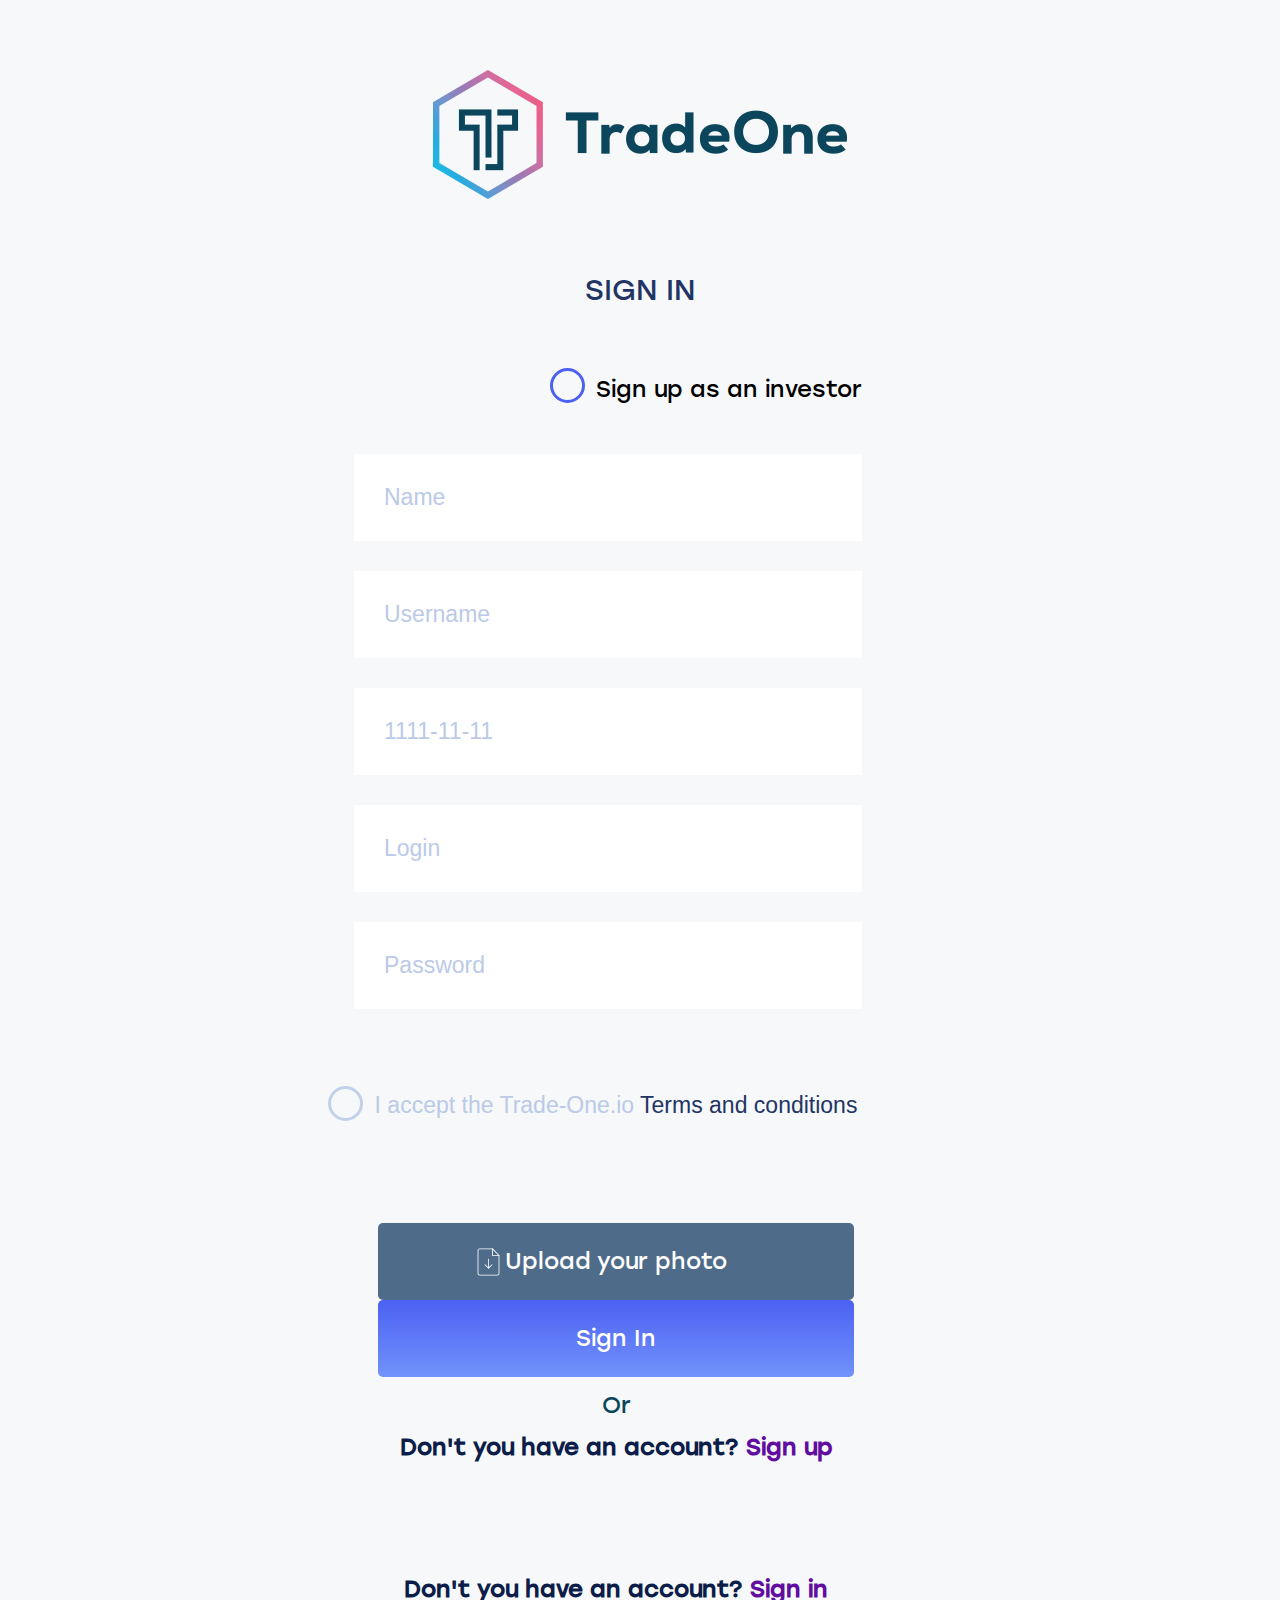
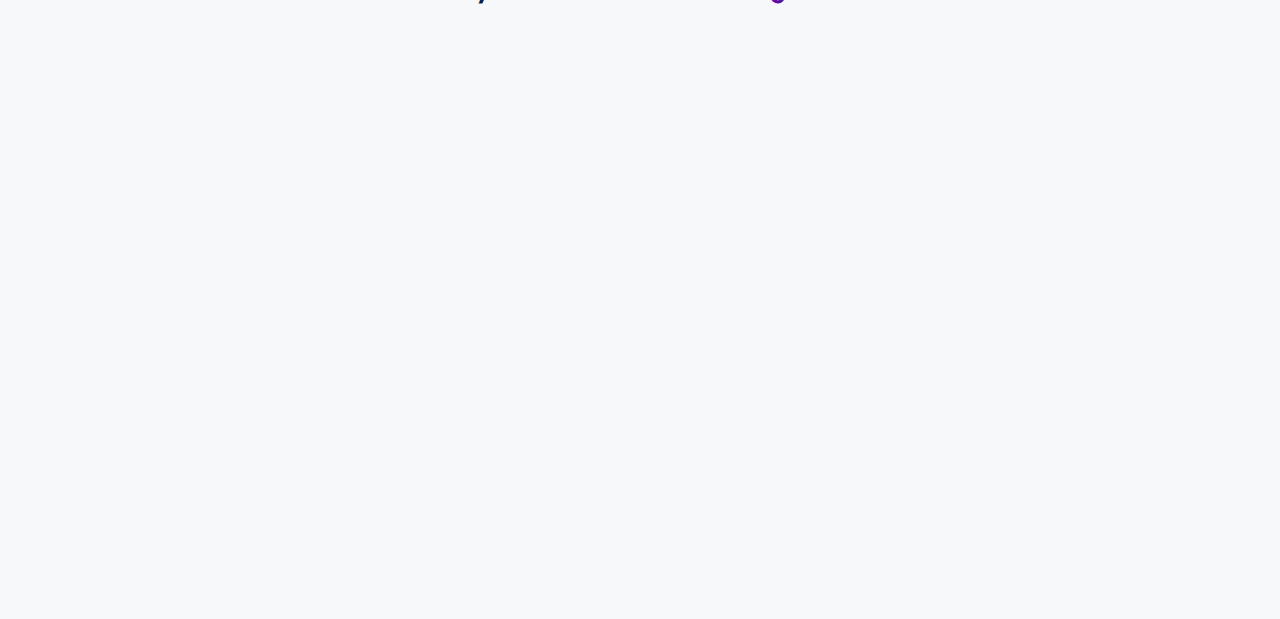
==== commit 4b483e3b: "Merge remote-tracking branch 'origin/master'" ====
--- a/src/main/resources/templates/index.html
+++ b/src/main/resources/templates/index.html
@@ -4,173 +4,99 @@
   <meta charset="UTF-8">
   <meta name="viewport" content="width=device-width, initial-scale=1.0">
   <meta http-equiv="X-UA-Compatible" content="ie=edge">
-  <title>Trade One</title>
-  <link rel="stylesheet" href="https://use.fontawesome.com/releases/v5.7.2/css/all.css" integrity="sha384-fnmOCqbTlWIlj8LyTjo7mOUStjsKC4pOpQbqyi7RrhN7udi9RwhKkMHpvLbHG9Sr" crossorigin="anonymous">
-  <link rel="stylesheet" href="../static/js/jquery-ui-1.12.1/jquery-ui.css">
-  <link rel="stylesheet" href="../static/css/date-picker-custom-styles.css">
+  <title>TradeOne</title>
+  <!--<link rel="stylesheet" href="libs/normalize.css">-->
   <link rel="stylesheet" href="../static/css/general.css">
 </head>
 <body>
-<header class="header header--registration">
-  <div class="container header__container">
-    <a class="logo logo--header" href="#">
-      <div class="logo__image"></div>
-    </a>
-  </div>
-</header>
-<main class="main">
-  <div class="container">
-    <h1 class="main__title main__title--sign-up">
-      <span class="main__title-sign-up hidden">Sign up</span>
-      <span class="main__title-sign-in">Sign in</span>
-    </h1>
-    <form class="form form--sign-in" action="/" method="POST">
-      <div class="form-wrapper form-wrapper--outer">
-        <div class="form-wrapper--inner">
-          <input class="form__field" name="username" type="text" value="Login">
-          <input class="form__field" name="password" type="text" value="Password">
-        </div>
-      </div>
-      <div class="buttons-kit buttons-kit--login">
-        <button class="button button--photo">
-          <svg class="button__upload-icon" xmlns="http://www.w3.org/2000/svg" xmlns:xlink="http://www.w3.org/1999/xlink" version="1.1" id="Capa_1" x="0px" y="0px" viewBox="0 0 33.293 33.293" style="enable-background:new 0 0 33.293 33.293;" xml:space="preserve"><g><g><path d="M16.646,24.786L16.646,24.786c-0.276,0-0.5-0.224-0.5-0.5l0.001-11.279c0-0.276,0.224-0.5,0.5-0.5l0,0    c0.276,0,0.5,0.224,0.5,0.5l-0.001,11.279C17.146,24.562,16.922,24.786,16.646,24.786z"/><path d="M16.646,24.786c-0.128,0-0.256-0.049-0.354-0.146l-4.313-4.313c-0.195-0.195-0.195-0.512,0-0.707s0.512-0.195,0.707,0    l3.959,3.959l3.959-3.959c0.195-0.195,0.512-0.195,0.707,0s0.195,0.512,0,0.707l-4.313,4.313    C16.902,24.737,16.774,24.786,16.646,24.786z"/></g><g><path d="M27.578,33.293H5.715c-1.378,0-2.5-1.121-2.5-2.5V2.5c0-1.379,1.122-2.5,2.5-2.5h15.877c0.276,0,0.5,0.224,0.5,0.5    S21.868,1,21.592,1H5.715c-0.827,0-1.5,0.673-1.5,1.5v28.293c0,0.827,0.673,1.5,1.5,1.5h21.863c0.827,0,1.5-0.673,1.5-1.5V8.704    c0-0.276,0.224-0.5,0.5-0.5s0.5,0.224,0.5,0.5v22.09C30.078,32.172,28.957,33.293,27.578,33.293z"/><path d="M29.578,9.204h-7.986c-0.276,0-0.5-0.224-0.5-0.5V0.717c0-0.276,0.224-0.5,0.5-0.5s0.5,0.224,0.5,0.5v7.486h7.486    c0.276,0,0.5,0.224,0.5,0.5S29.855,9.204,29.578,9.204z"/><path d="M29.578,9.204c-0.13,0-0.26-0.051-0.358-0.151l-7.986-8.203c-0.192-0.197-0.188-0.515,0.01-0.707    c0.197-0.193,0.514-0.188,0.707,0.01l7.986,8.203c0.192,0.197,0.188,0.515-0.01,0.707C29.83,9.157,29.704,9.204,29.578,9.204z"/></g></g></svg>
-          Upload your photo
-        </button>
-        <a class="button button--sign-in" href="cabinet.html">Sign In</a>
-        <span class="buttons-kit__choice">Or</span>
-        <div class="account-existance account-existance--sign-up">
+  <header class="header header--registration">
+    <div class="container header__container">
+      <a class="logo logo--header" href="#">
+        <div class="logo__image"></div>
+      </a>
+    </div>
+  </header>
+  <main class="main">
+    <div class="container">
+      <h1 class="main__title main__title--sign-up">
+        <span class="main__title-sign-up hidden">Sign up</span>
+        <span class="main__title-sign-in">Sign in</span>
+      </h1>
+      <form class="form form--sign-up form--sign-in" action="#" method="post"  enctype="multipart/form-data">
+        <div class="form-wrapper form-wrapper--outer">
+          <div class="form-wrapper form-wrapper--inner form-wrapper-first">
+              <div class="radiobuttons__wrapper alarm radiobuttons__wrapper--investor">
+                <label class="radiobuttons__investor-false">
+                  <input class="radiobuttons__investor-true" type="radio" name="investor" value="false">
+                  Sign up as an investor
+                </label>
+              </div>
+            <input class="form__field" name="first-name" type="text" value="Name">
+            <input class="form__field" name="username" type="text" value="Username">
+            <input class="form__field" name="birth-date" type="text" value="1111-11-11">
+            <input class="form__field" name="login" type="text" value="Login">
+            <input class="form__field" name="password" type="text" value="Password">
+          </div>
+          <div class="form-wrapper form-wrapper--inner form-wrapper-second hidden">
+              <div class="radiobuttons__wrapper alarm radiobuttons__wrapper--trader">
+                <label class="radiobuttons__trader-false">
+                  <input class="radiobuttons__trader-true" type="radio" name="trader" value="false">
+                  Sign up as a trader
+                </label>
+              </div>
+            <input class="form__field" name="last-name" type="text" value="Last name">
+            <input class="form__field" name="email" type="text" value="Email">
+            <div class="form__field form__field--select select" name="select" aria-label="country">
+              Select the option
+              <button class="select__arrow"></button>
+              <ul class="list select__list hidden">
+                <li class="select__item form__field">test</li>
+                <li class="select__item form__field">test</li>
+                <li class="select__item form__field">test</li>
+              </ul>
+            </div>
+            <input class="form__field" name="re-password" type="text" value="Repeat password">
+          </div>
+          <div class="form-wrapper form-wrapper--extra">
+            <div class="radiobuttons__wrapper radiobuttons__wrapper--acceptance">
+              <button class="radiobuttons__acceptance">
+                <div class="radiobuttons__acceptance-checkbox"></div>
+                I accept the Trade-One.io 
+                <span class="radiobuttons__emphasize">
+                  Terms and conditions
+                </span>
+              </button>
+            </div>
+            <div class="buttons-kit">
+              <button class="button button--photo">
+                  <svg class="button__upload-icon" xmlns="http://www.w3.org/2000/svg" xmlns:xlink="http://www.w3.org/1999/xlink" version="1.1" id="Capa_1" x="0px" y="0px" viewBox="0 0 33.293 33.293" style="enable-background:new 0 0 33.293 33.293;" xml:space="preserve"><g><g><path d="M16.646,24.786L16.646,24.786c-0.276,0-0.5-0.224-0.5-0.5l0.001-11.279c0-0.276,0.224-0.5,0.5-0.5l0,0    c0.276,0,0.5,0.224,0.5,0.5l-0.001,11.279C17.146,24.562,16.922,24.786,16.646,24.786z"/><path d="M16.646,24.786c-0.128,0-0.256-0.049-0.354-0.146l-4.313-4.313c-0.195-0.195-0.195-0.512,0-0.707s0.512-0.195,0.707,0    l3.959,3.959l3.959-3.959c0.195-0.195,0.512-0.195,0.707,0s0.195,0.512,0,0.707l-4.313,4.313    C16.902,24.737,16.774,24.786,16.646,24.786z"/></g><g><path d="M27.578,33.293H5.715c-1.378,0-2.5-1.121-2.5-2.5V2.5c0-1.379,1.122-2.5,2.5-2.5h15.877c0.276,0,0.5,0.224,0.5,0.5    S21.868,1,21.592,1H5.715c-0.827,0-1.5,0.673-1.5,1.5v28.293c0,0.827,0.673,1.5,1.5,1.5h21.863c0.827,0,1.5-0.673,1.5-1.5V8.704    c0-0.276,0.224-0.5,0.5-0.5s0.5,0.224,0.5,0.5v22.09C30.078,32.172,28.957,33.293,27.578,33.293z"/><path d="M29.578,9.204h-7.986c-0.276,0-0.5-0.224-0.5-0.5V0.717c0-0.276,0.224-0.5,0.5-0.5s0.5,0.224,0.5,0.5v7.486h7.486    c0.276,0,0.5,0.224,0.5,0.5S29.855,9.204,29.578,9.204z"/><path d="M29.578,9.204c-0.13,0-0.26-0.051-0.358-0.151l-7.986-8.203c-0.192-0.197-0.188-0.515,0.01-0.707    c0.197-0.193,0.514-0.188,0.707,0.01l7.986,8.203c0.192,0.197,0.188,0.515-0.01,0.707C29.83,9.157,29.704,9.204,29.578,9.204z"/></g></g></svg>
+                Upload your photo
+              </button>
+              <a class="button button--sign-in" href="#">Sign In</a>
+              <span class="buttons-kit__choice">Or</span>
+              <div class="account-existance account-existance--sign-up">
                 <span class="account-existance__question">
                   Don't you have an account?
                 </span>
-          <button class="account-existance__sign-up" type="submit">
-            Sign up
-          </button>
-        </div>
-        <!--<a class="button button&#45;&#45;sign-up hidden" href="../static/cabinet.html">Sign Up</a>-->
-        <div class="account-existance account-existance--sign-in">
+                <button class="account-existance__sign-up">
+                  Sign up
+                </button>
+              </div>
+              <a class="button button--sign-up hidden" href="/investor/cabinet">Sign Up</a>
+              <div class="account-existance account-existance--sign-in">
                 <span class="account-existance__question">
                   Don't you have an account?
                 </span>
-          <button class="account-existance__sign-in" type="submit">
-            Sign in
-          </button>
-        </div>
-      </div>
-    </form>
-    <form class="form form--sign-up" action="/registration/investor" method="post">
-      <div class="form-wrapper form-wrapper--outer">
-        <div class="form-wrapper form-wrapper--inner form-wrapper-first">
-          <div class="radiobuttons__wrapper alarm radiobuttons__wrapper--investor">
-            <label class="radiobuttons__investor-false">
-              <input class="radiobuttons__investor-true" type="radio" name="investor" value="false">
-              Sign up as an investor
-            </label>
-          </div>
-          <input class="form__field" name="first-name" type="text" value="Name">
-          <input class="form__field" name="username" type="text" value="Username">
-          <input class="form__field" name="birth-date" type="text" value="Date of birth">
-          <input class="form__field" name="login" type="text" value="Login">
-          <input class="form__field" name="password" type="text" value="Password">
-        </div>
-        <div class="form-wrapper form-wrapper--inner form-wrapper-second hidden">
-          <div class="radiobuttons__wrapper alarm radiobuttons__wrapper--trader">
-            <label class="radiobuttons__trader-false">
-              <input class="radiobuttons__trader-true" type="radio" name="trader" value="false">
-              Sign up as a trader
-            </label>
-          </div>
-          <input class="form__field" name="last-name" type="text" value="Last name">
-          <input class="form__field" name="email" type="text" value="Email">
-          <div class="form__field form__field--select select" name="select" aria-label="country">
-            Select the option
-            <button class="select__arrow"></button>
-            <ul class="list select__list hidden">
-              <li class="select__item form__field">England</li>
-              <li class="select__item form__field">China</li>
-              <li class="select__item form__field">Russia</li>
-              <li class="select__item form__field">France</li>
-              <li class="select__item form__field">South Korea</li>
-              <li class="select__item form__field">Japan</li>
-              <li class="select__item form__field">Germany</li>
-              <li class="select__item form__field">Ukraine</li>
-              <li class="select__item form__field">Italy</li>
-              <li class="select__item form__field">Spain</li>
-              <li class="select__item form__field">Canada</li>
-              <li class="select__item form__field">Turkey</li>
-            </ul>
-          </div>
-          <input class="form__field" name="re-password" type="text" value="Repeat password">
-        </div>
-        <div class="form-wrapper form-wrapper--extra">
-          <div class="radiobuttons__wrapper radiobuttons__wrapper--acceptance">
-            <button class="radiobuttons__acceptance">
-              <div class="radiobuttons__acceptance-checkbox"></div>
-              I accept the Trade-One.io
-              <span class="radiobuttons__emphasize">
-                  Terms and conditions
-                </span>
-            </button>
-          </div>
-          <div class="buttons-kit buttons-kit--registr">
-            <button class="button button--photo">
-              <svg class="button__upload-icon" xmlns="http://www.w3.org/2000/svg" xmlns:xlink="http://www.w3.org/1999/xlink" version="1.1" id="Capa_1" x="0px" y="0px" viewBox="0 0 33.293 33.293" style="enable-background:new 0 0 33.293 33.293;" xml:space="preserve"><g><g><path d="M16.646,24.786L16.646,24.786c-0.276,0-0.5-0.224-0.5-0.5l0.001-11.279c0-0.276,0.224-0.5,0.5-0.5l0,0    c0.276,0,0.5,0.224,0.5,0.5l-0.001,11.279C17.146,24.562,16.922,24.786,16.646,24.786z"/><path d="M16.646,24.786c-0.128,0-0.256-0.049-0.354-0.146l-4.313-4.313c-0.195-0.195-0.195-0.512,0-0.707s0.512-0.195,0.707,0    l3.959,3.959l3.959-3.959c0.195-0.195,0.512-0.195,0.707,0s0.195,0.512,0,0.707l-4.313,4.313    C16.902,24.737,16.774,24.786,16.646,24.786z"/></g><g><path d="M27.578,33.293H5.715c-1.378,0-2.5-1.121-2.5-2.5V2.5c0-1.379,1.122-2.5,2.5-2.5h15.877c0.276,0,0.5,0.224,0.5,0.5    S21.868,1,21.592,1H5.715c-0.827,0-1.5,0.673-1.5,1.5v28.293c0,0.827,0.673,1.5,1.5,1.5h21.863c0.827,0,1.5-0.673,1.5-1.5V8.704    c0-0.276,0.224-0.5,0.5-0.5s0.5,0.224,0.5,0.5v22.09C30.078,32.172,28.957,33.293,27.578,33.293z"/><path d="M29.578,9.204h-7.986c-0.276,0-0.5-0.224-0.5-0.5V0.717c0-0.276,0.224-0.5,0.5-0.5s0.5,0.224,0.5,0.5v7.486h7.486    c0.276,0,0.5,0.224,0.5,0.5S29.855,9.204,29.578,9.204z"/><path d="M29.578,9.204c-0.13,0-0.26-0.051-0.358-0.151l-7.986-8.203c-0.192-0.197-0.188-0.515,0.01-0.707    c0.197-0.193,0.514-0.188,0.707,0.01l7.986,8.203c0.192,0.197,0.188,0.515-0.01,0.707C29.83,9.157,29.704,9.204,29.578,9.204z"/></g></g></svg>
-              Upload photo
-            </button>
-            <a class="button button--sign-up" href="cabinet.html" >Sign Up</a>
-            <div class="account-existance-wrapper">
-              <span class="buttons-kit__choice">Or</span>
-              <div class="account-existance account-existance--sign-in">
-                  <span class="account-existance__question">
-                    Don't you have an account?
-                  </span>
-                <button class="account-existance__sign-in" type="submit">
+                <button class="account-existance__sign-in">
                   Sign in
                 </button>
               </div>
             </div>
-            <!-- <span class="buttons-kit__choice">Or</span>
-            <div class="account-existance account-existance--sign-in">
-              <span class="account-existance__question">
-                Don't you have an account?
-              </span>
-              <button class="account-existance__sign-in">
-                Sign in
-              </button>
-            </div> -->
           </div>
         </div>
-      </div>
-    </form>
-  </div>
-</main>
-<div class="popup">
-  <div class="agreement">
-    <div class="agreement__container">
-      <div class="agreement__contant">
-        Lorem ipsum dolor sit amet, consectetur adipisicing elit, sed do eiusmod
-        tempor incididunt ut labore et dolore magna aliqua. Ut enim ad minim veniam,
-        quis nostrud exercitation ullamco laboris nisi ut aliquip ex ea commodo
-        consequat. Duis aute irure dolor in reprehenderit in voluptate velit esse
-        cillum dolore eu fugiat nulla pariatur. Excepteur sint occaecat cupidatat non
-        proident, sunt in culpa qui officia deserunt mollit anim id est laborum.Lorem ipsum dolor sit amet, consectetur adipisicing elit, sed do eiusmod
-        tempor incididunt ut labore et dolore magna aliqua. Ut enim ad minim veniam,
-        quis nostrud exercitation ullamco laboris nisi ut aliquip ex ea commodo
-        consequat. Duis aute irure dolor in reprehenderit in voluptate velit esse
-        cillum dolore eu fugiat nulla pariatur. Excepteur sint occaecat cupidatat non
-        proident, sunt in culpa qui officia deserunt mollit anim id est laborum.
-
-      </div>
+      </form>
     </div>
-  </div>
-</div>
-<script src="http://code.jquery.com/jquery-3.3.1.min.js"
-    integrity="sha256-FgpCb/KJQlLNfOu91ta32o/NMZxltwRo8QtmkMRdAu8="
-    crossorigin="anonymous"></script>
-
-<script src="../static/js/select2.full.min.js"></script>
-<script src="../static/js/index.js"></script>
-<script src="../static/js/jquery-ui-1.12.1/external/jquery/jquery.js"></script>
-<script src="../static/js/jquery-ui-1.12.1/jquery-ui.min.js"></script>
-<script src="../static/js/date-picker.js"></script>
+  </main>
+  <script src="../static/js/index.js"></script>
 </body>
 </html>